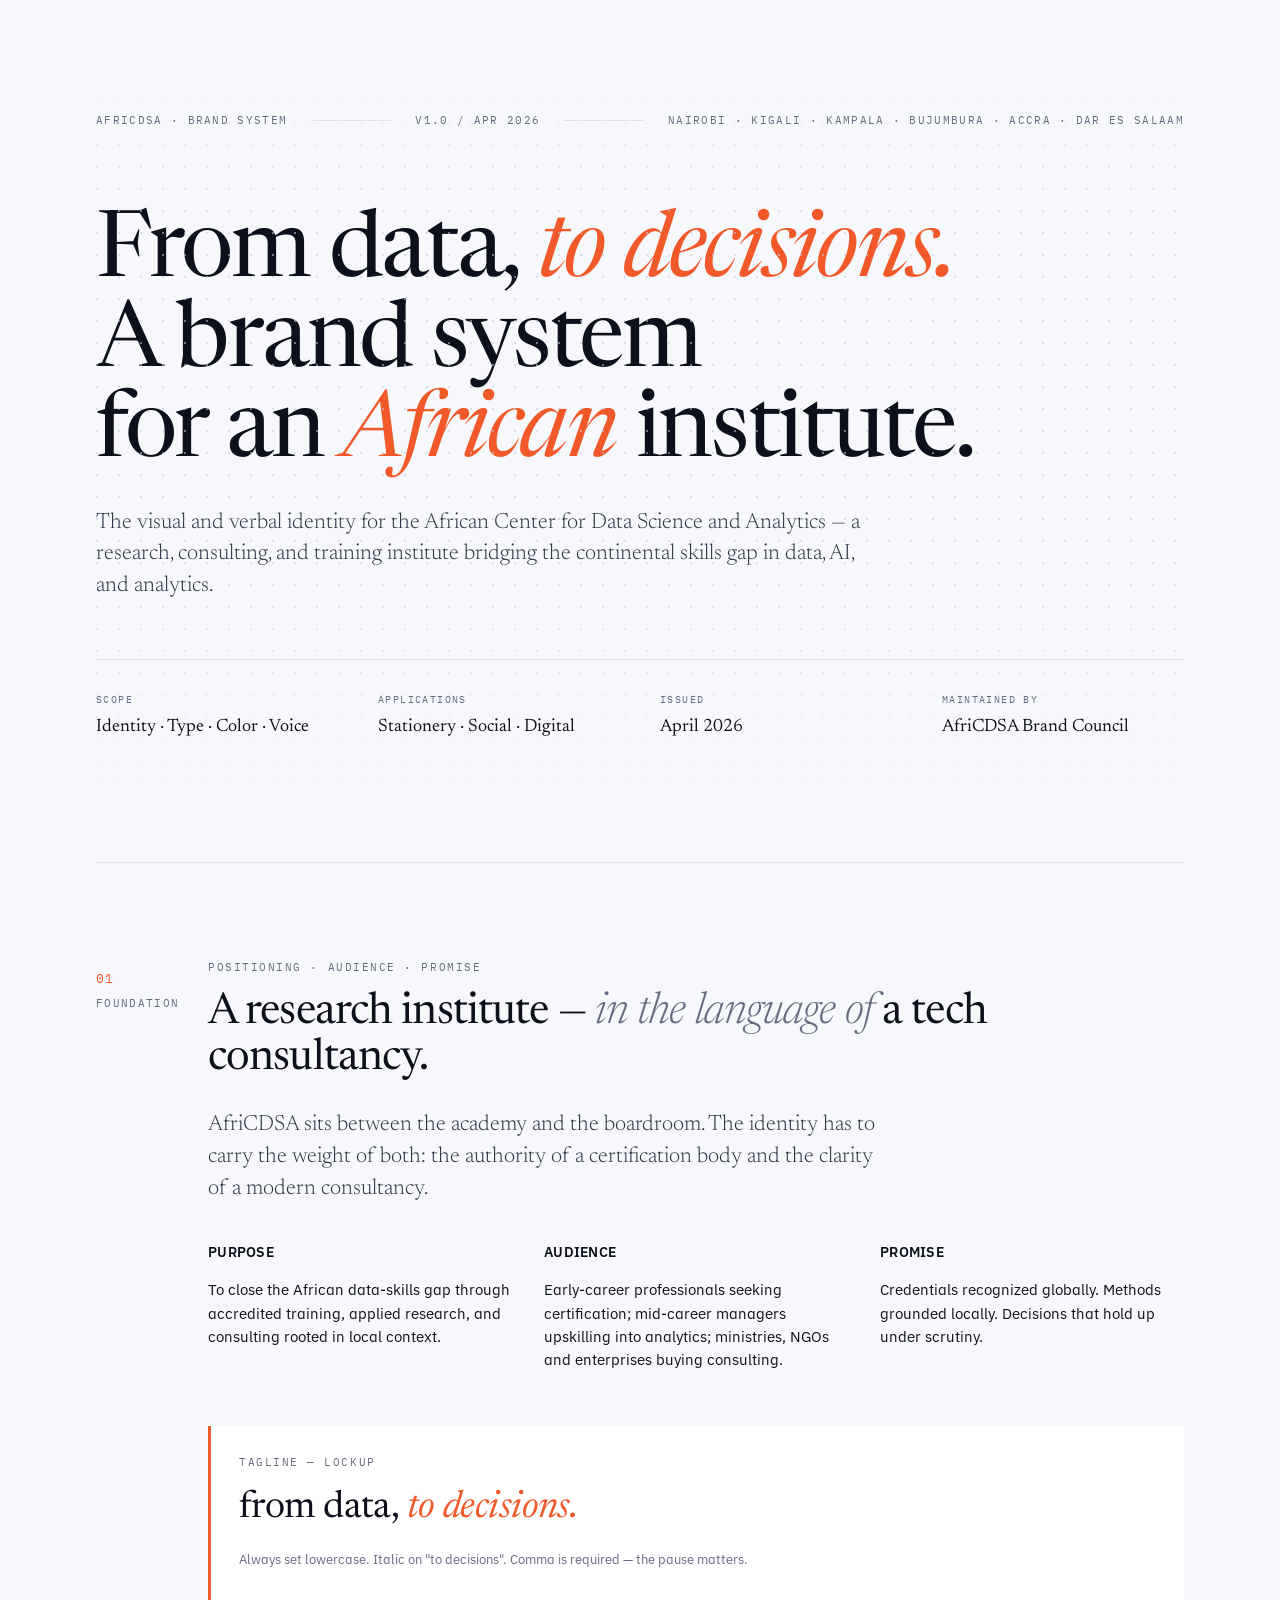
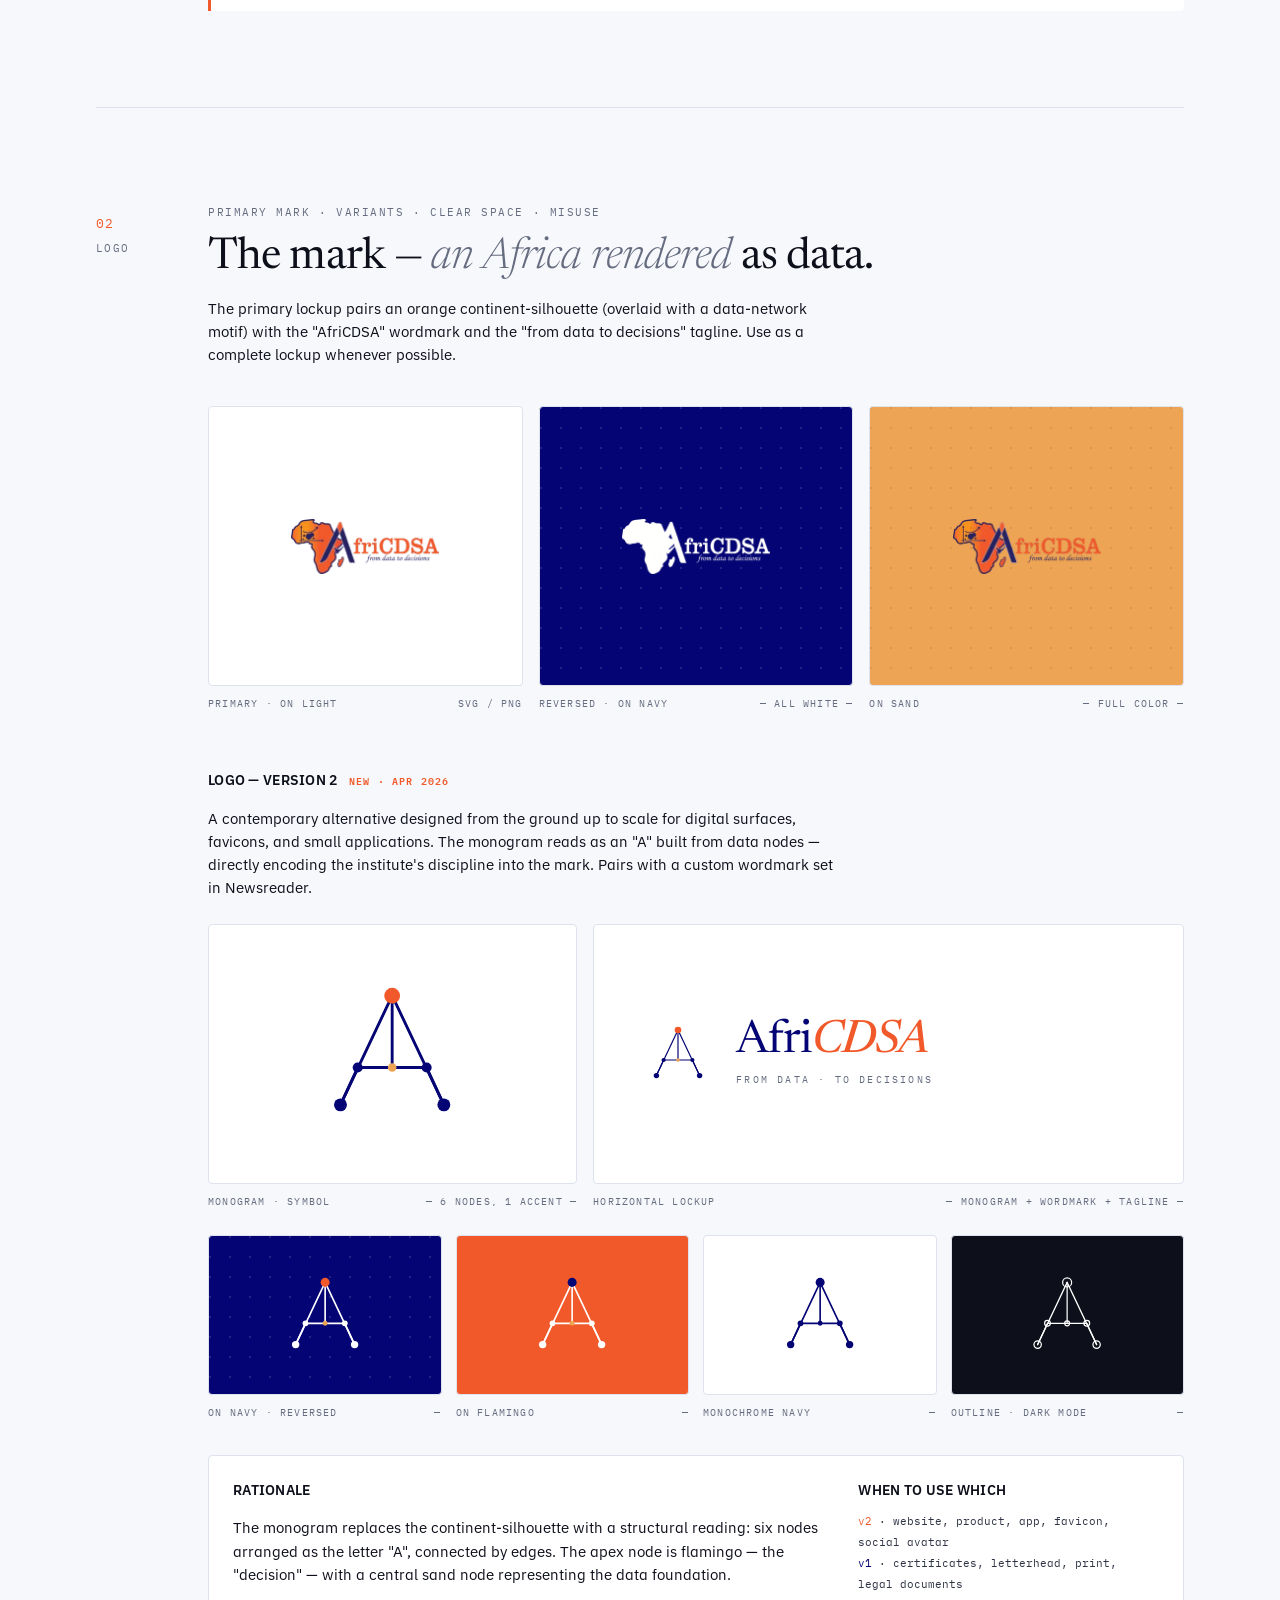
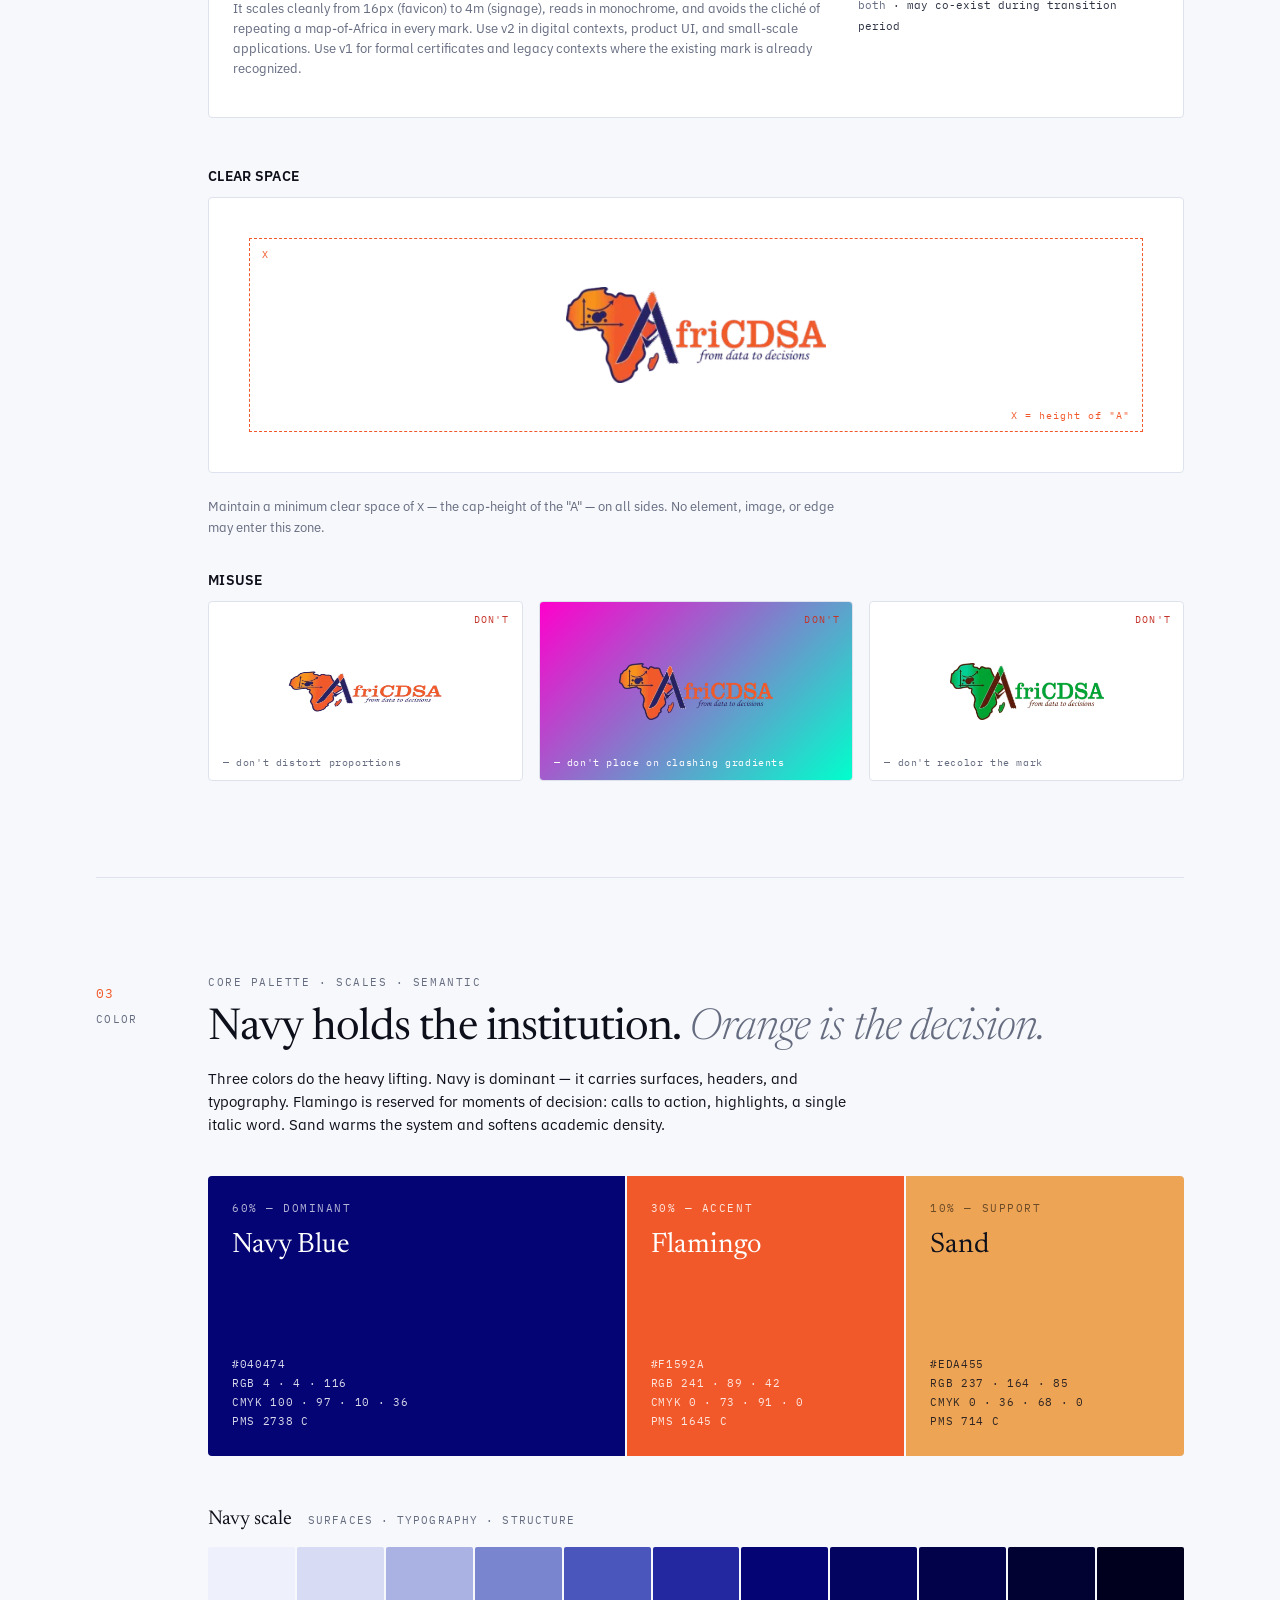
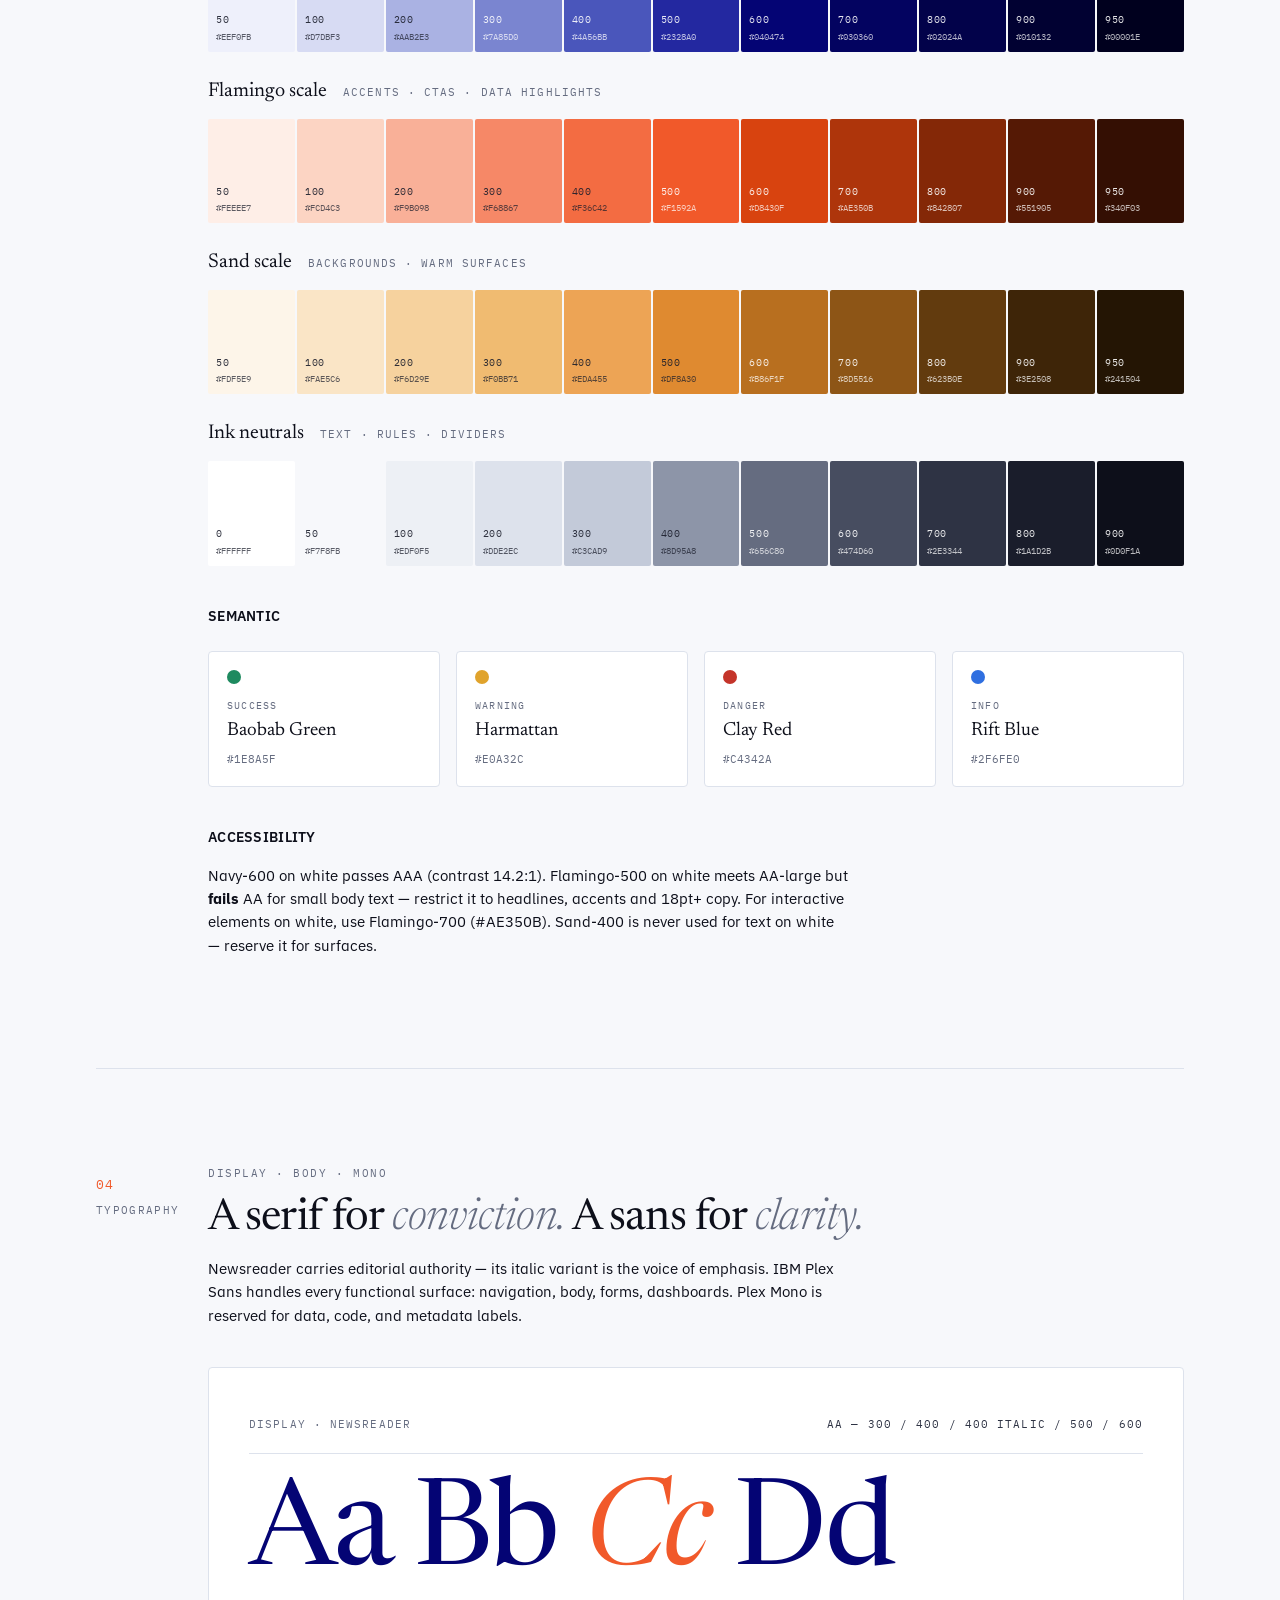
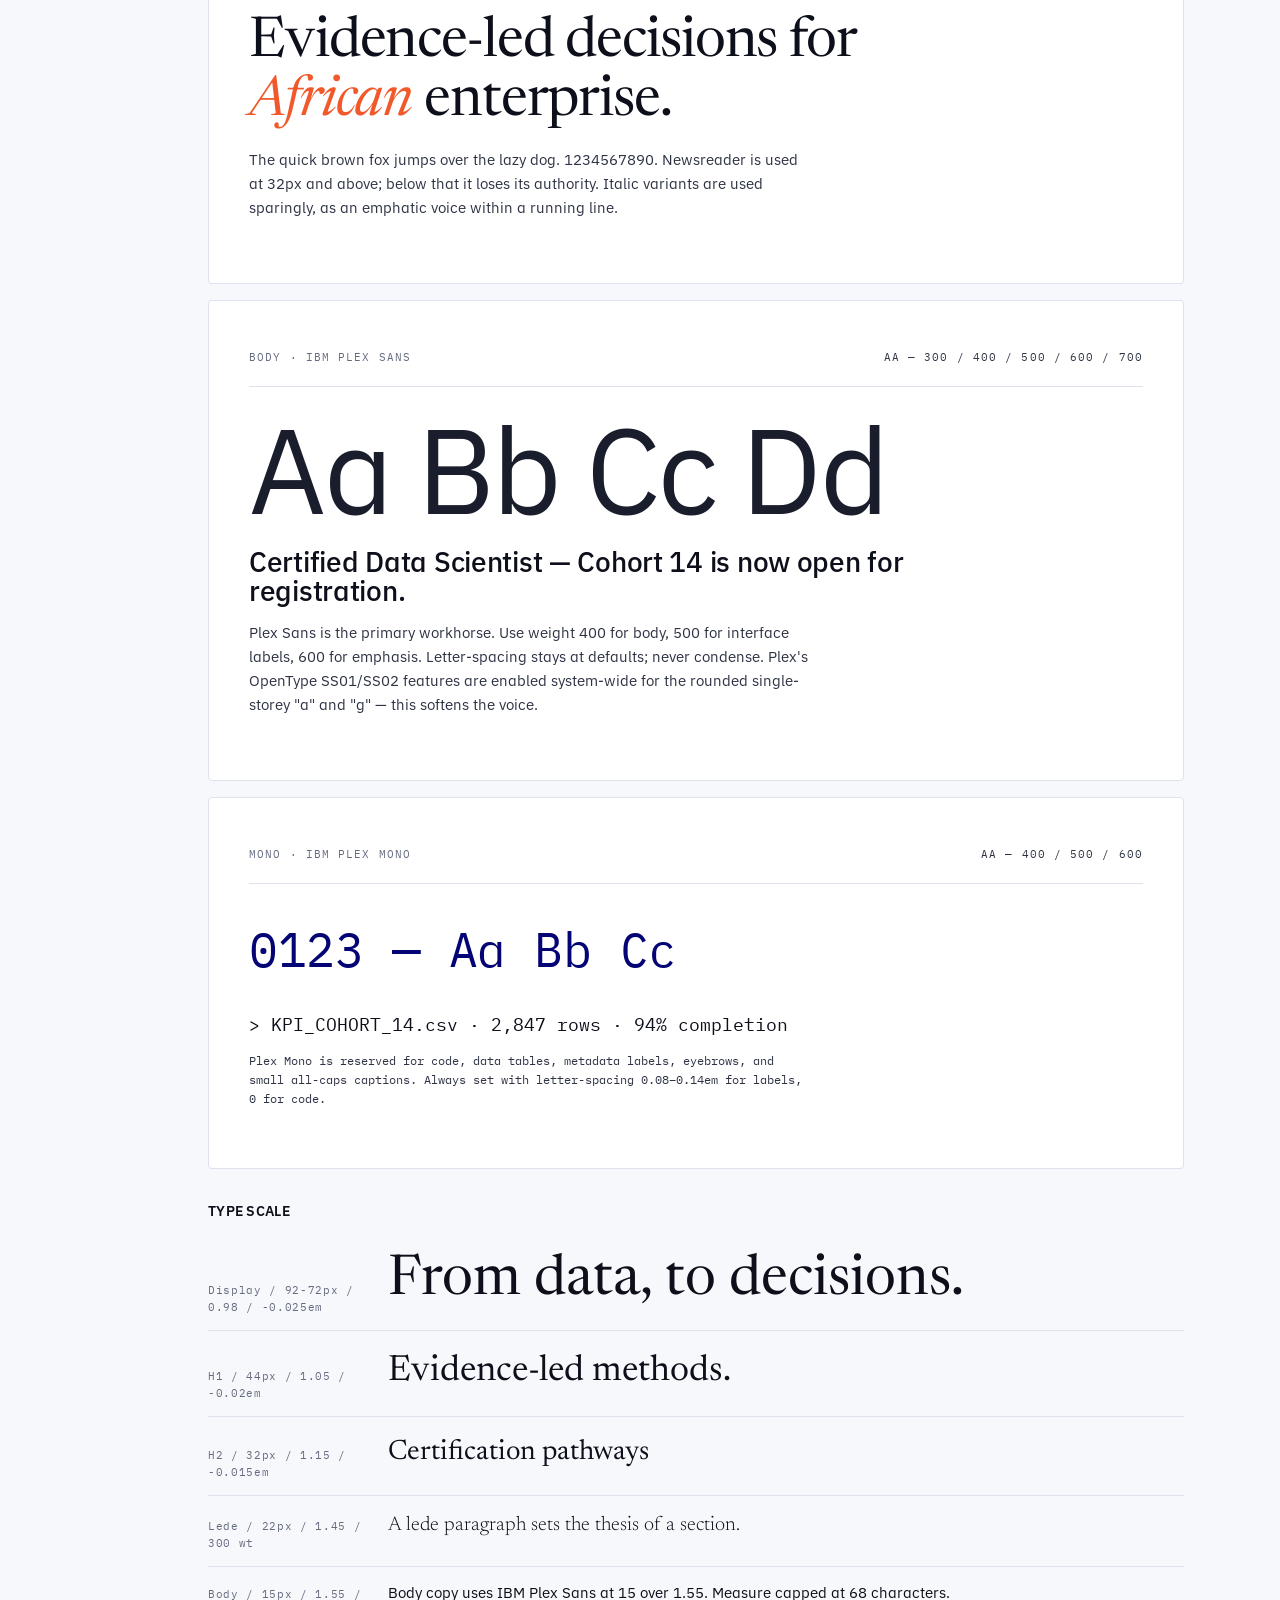
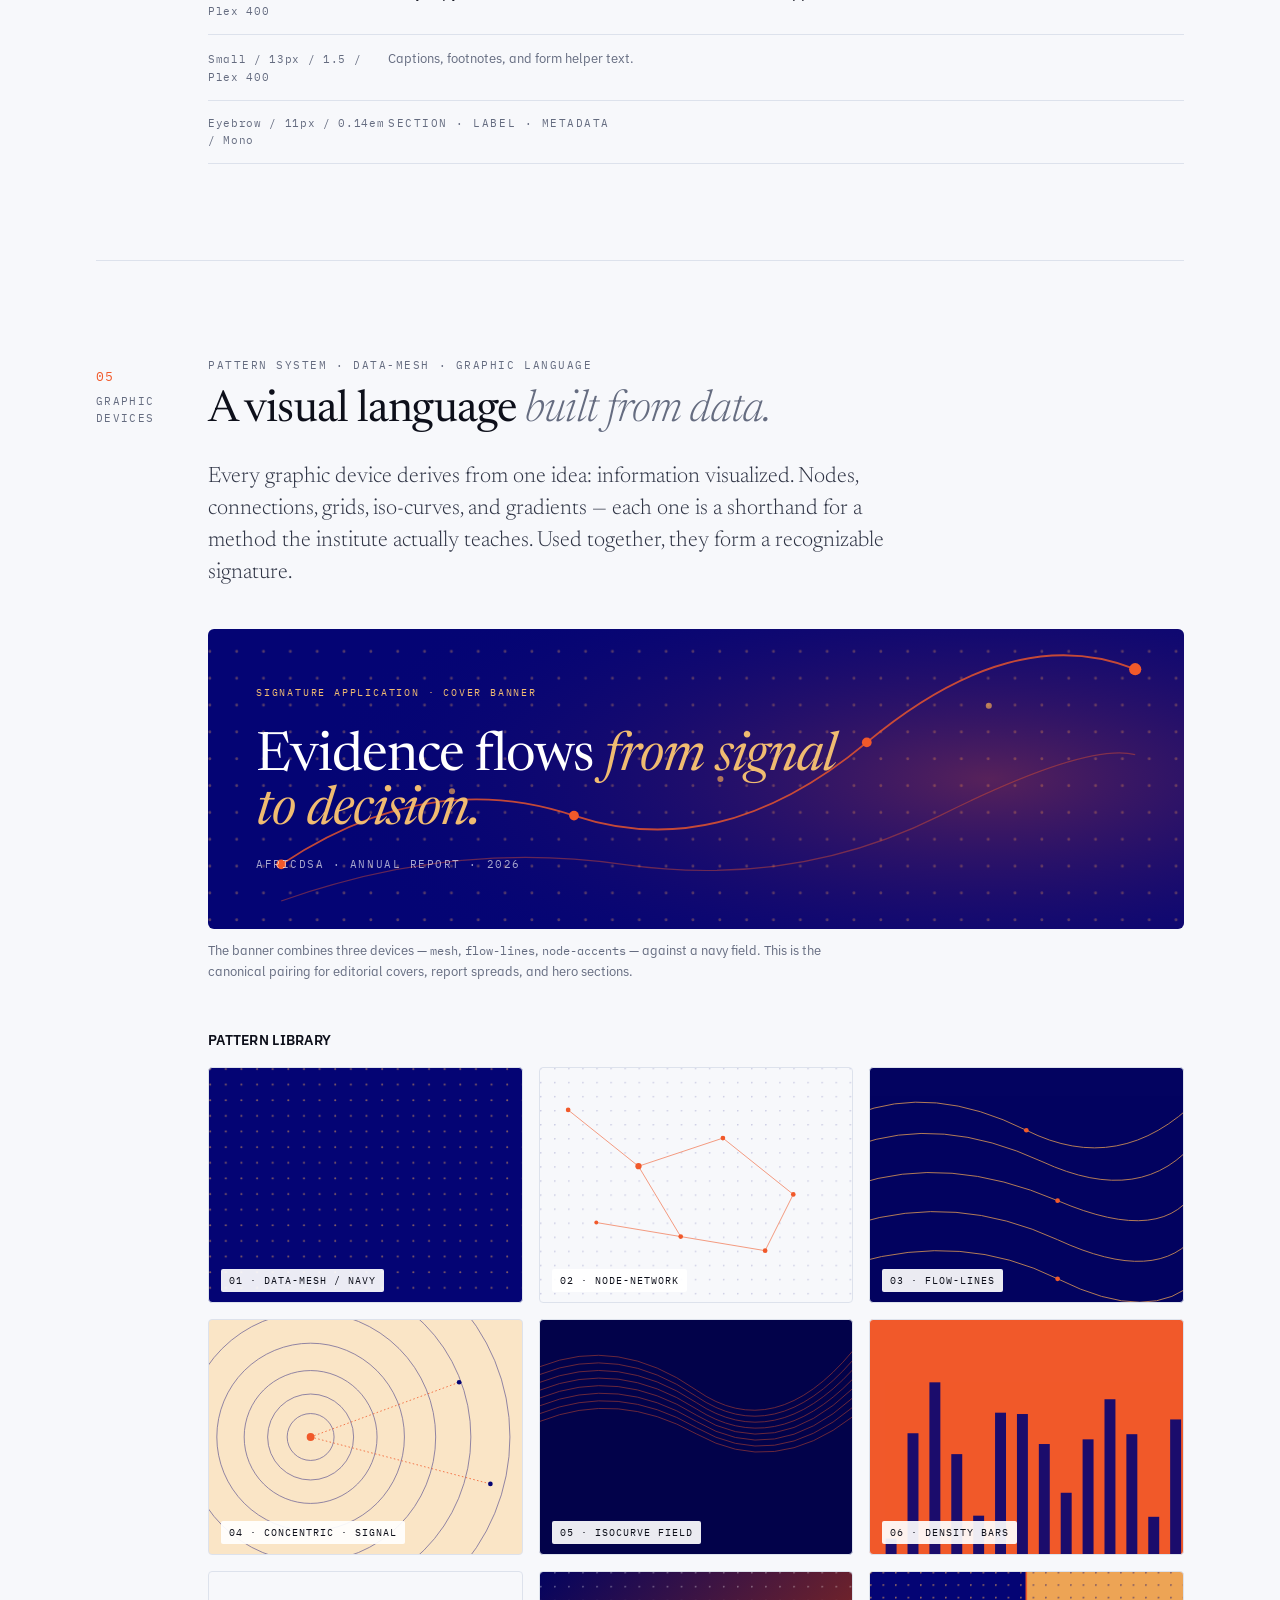
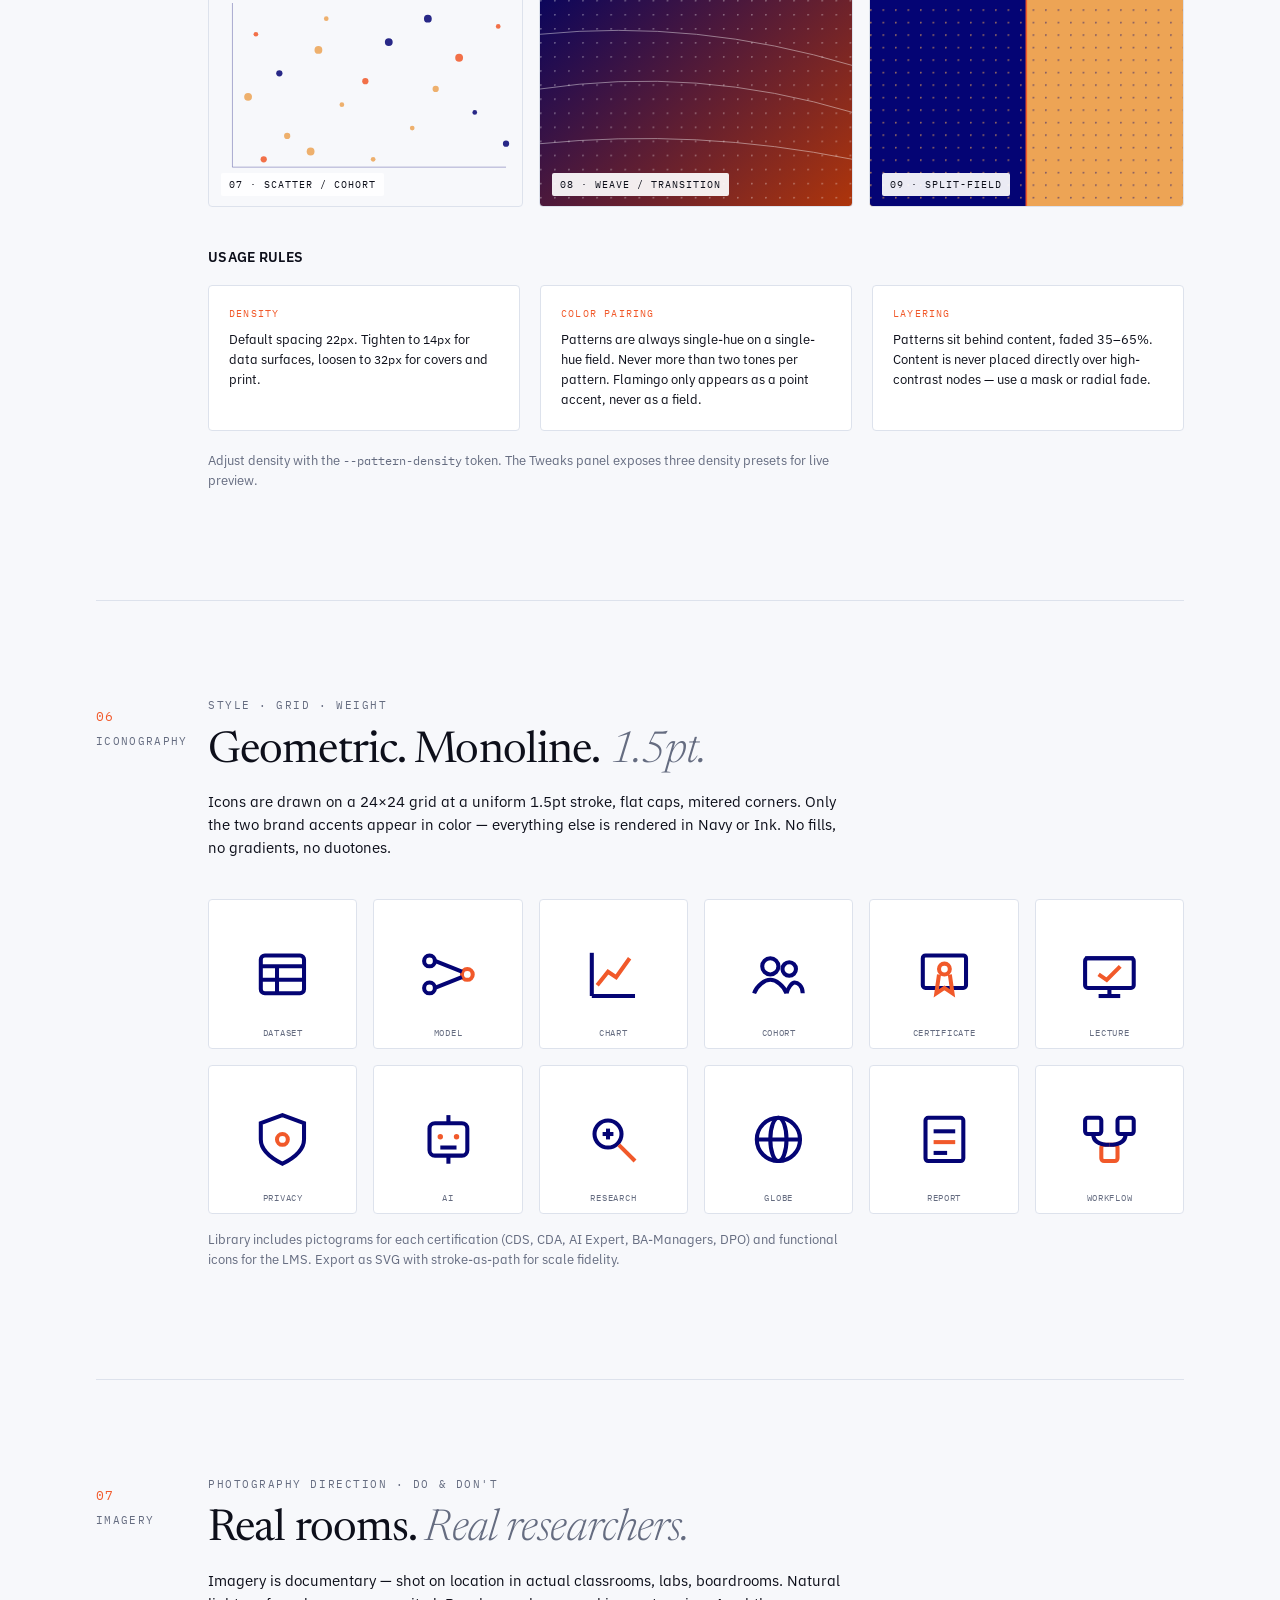
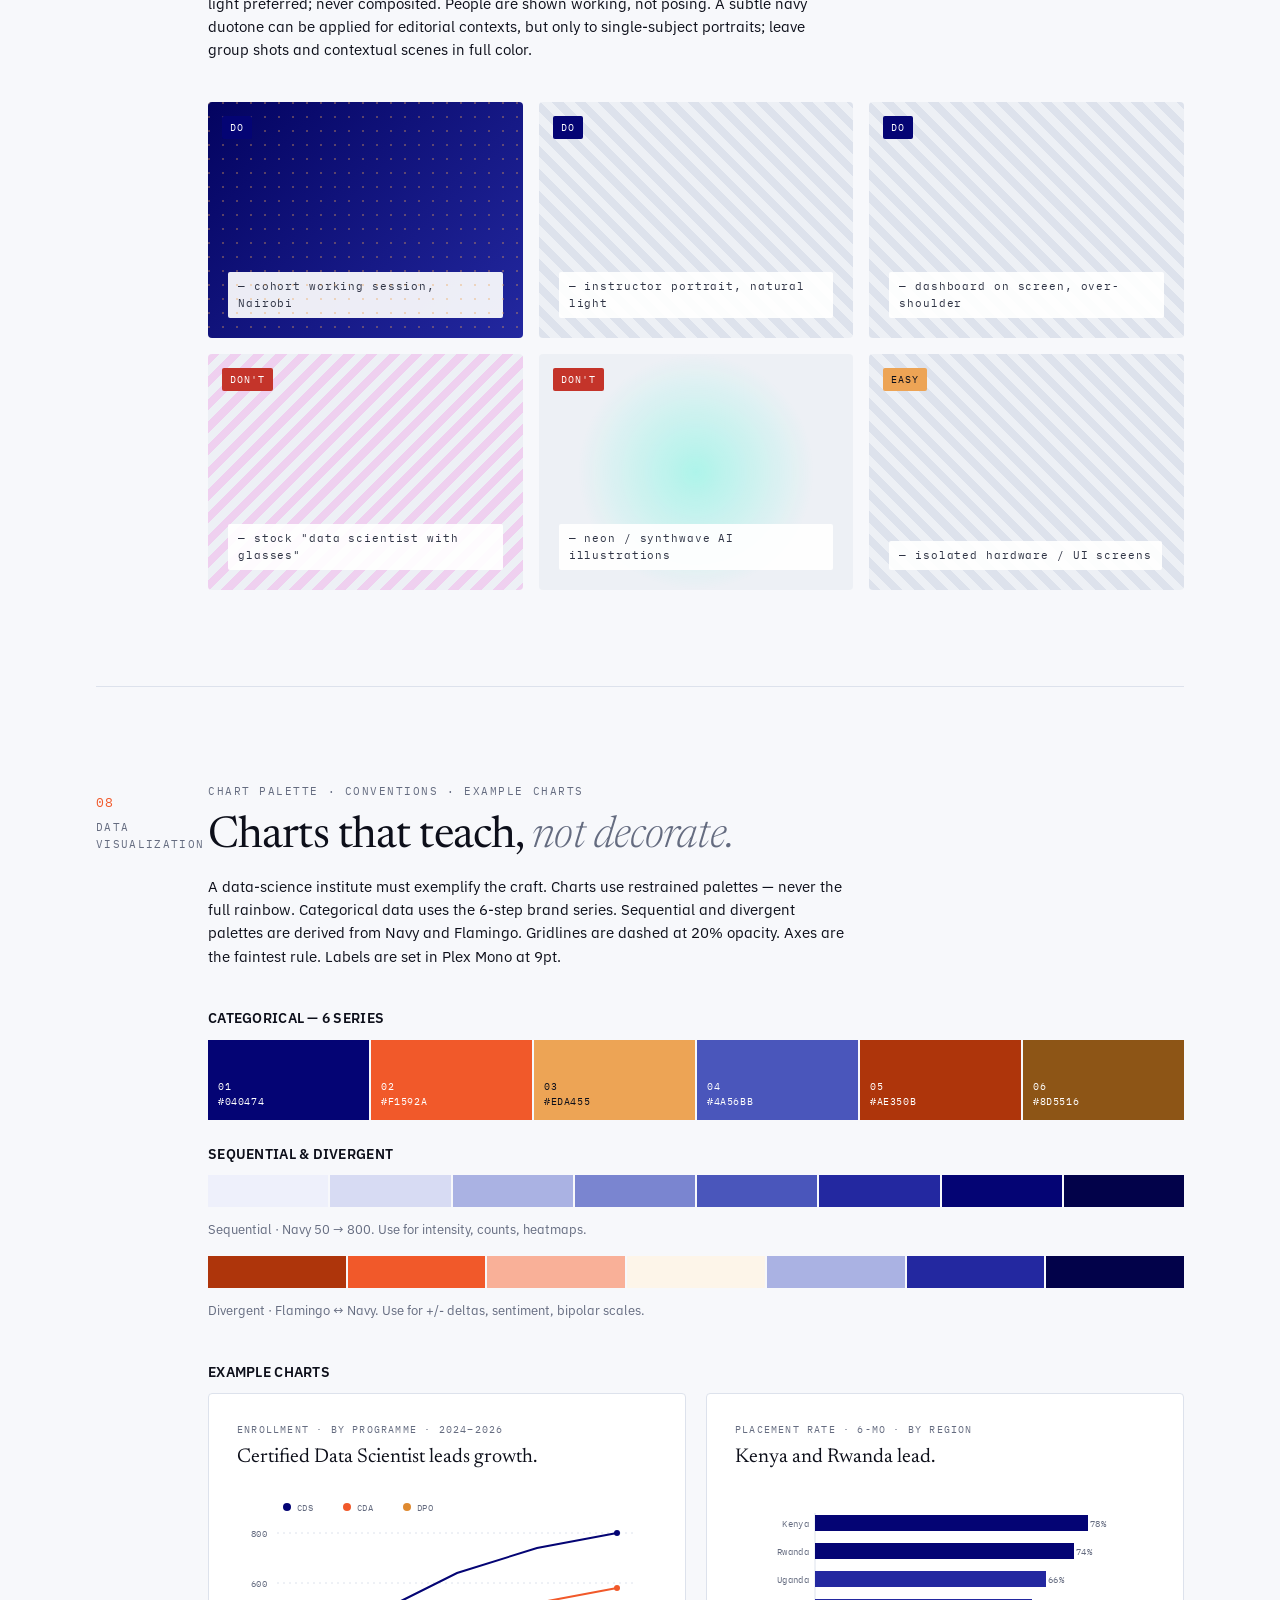
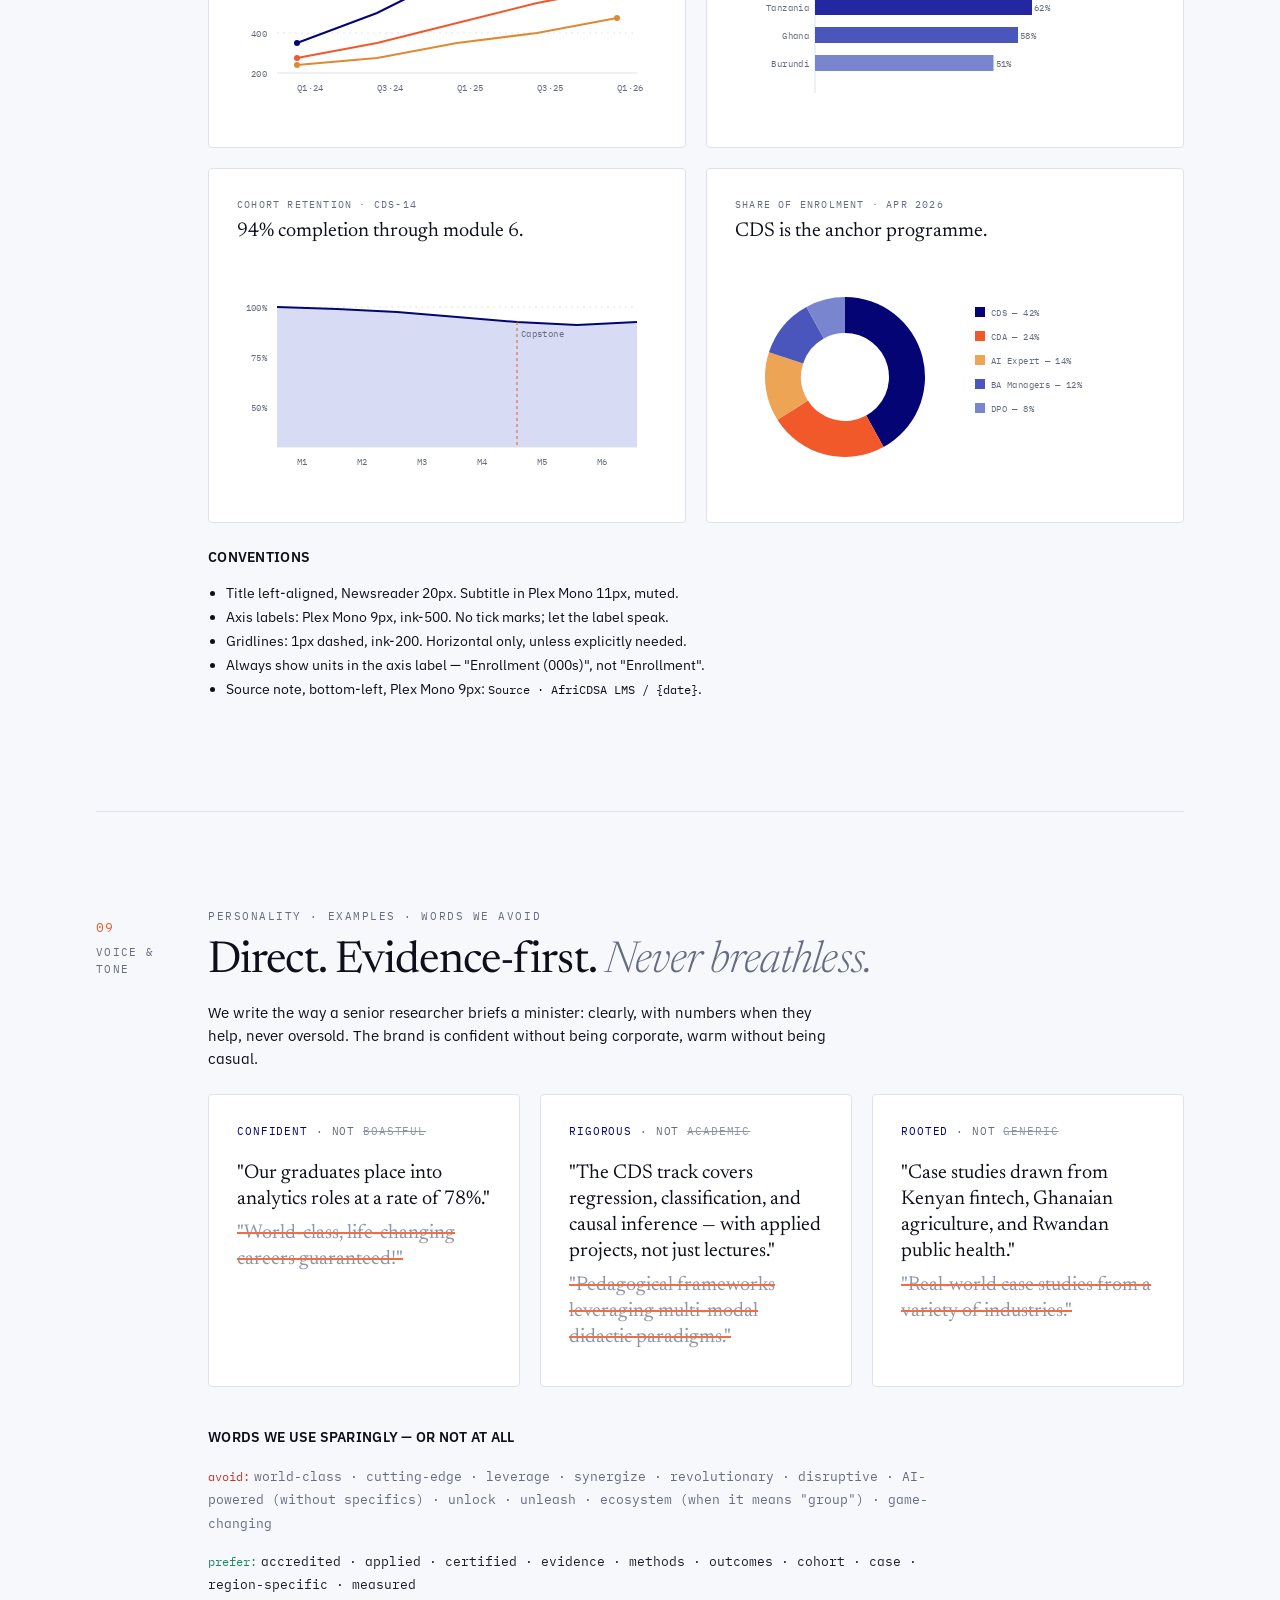
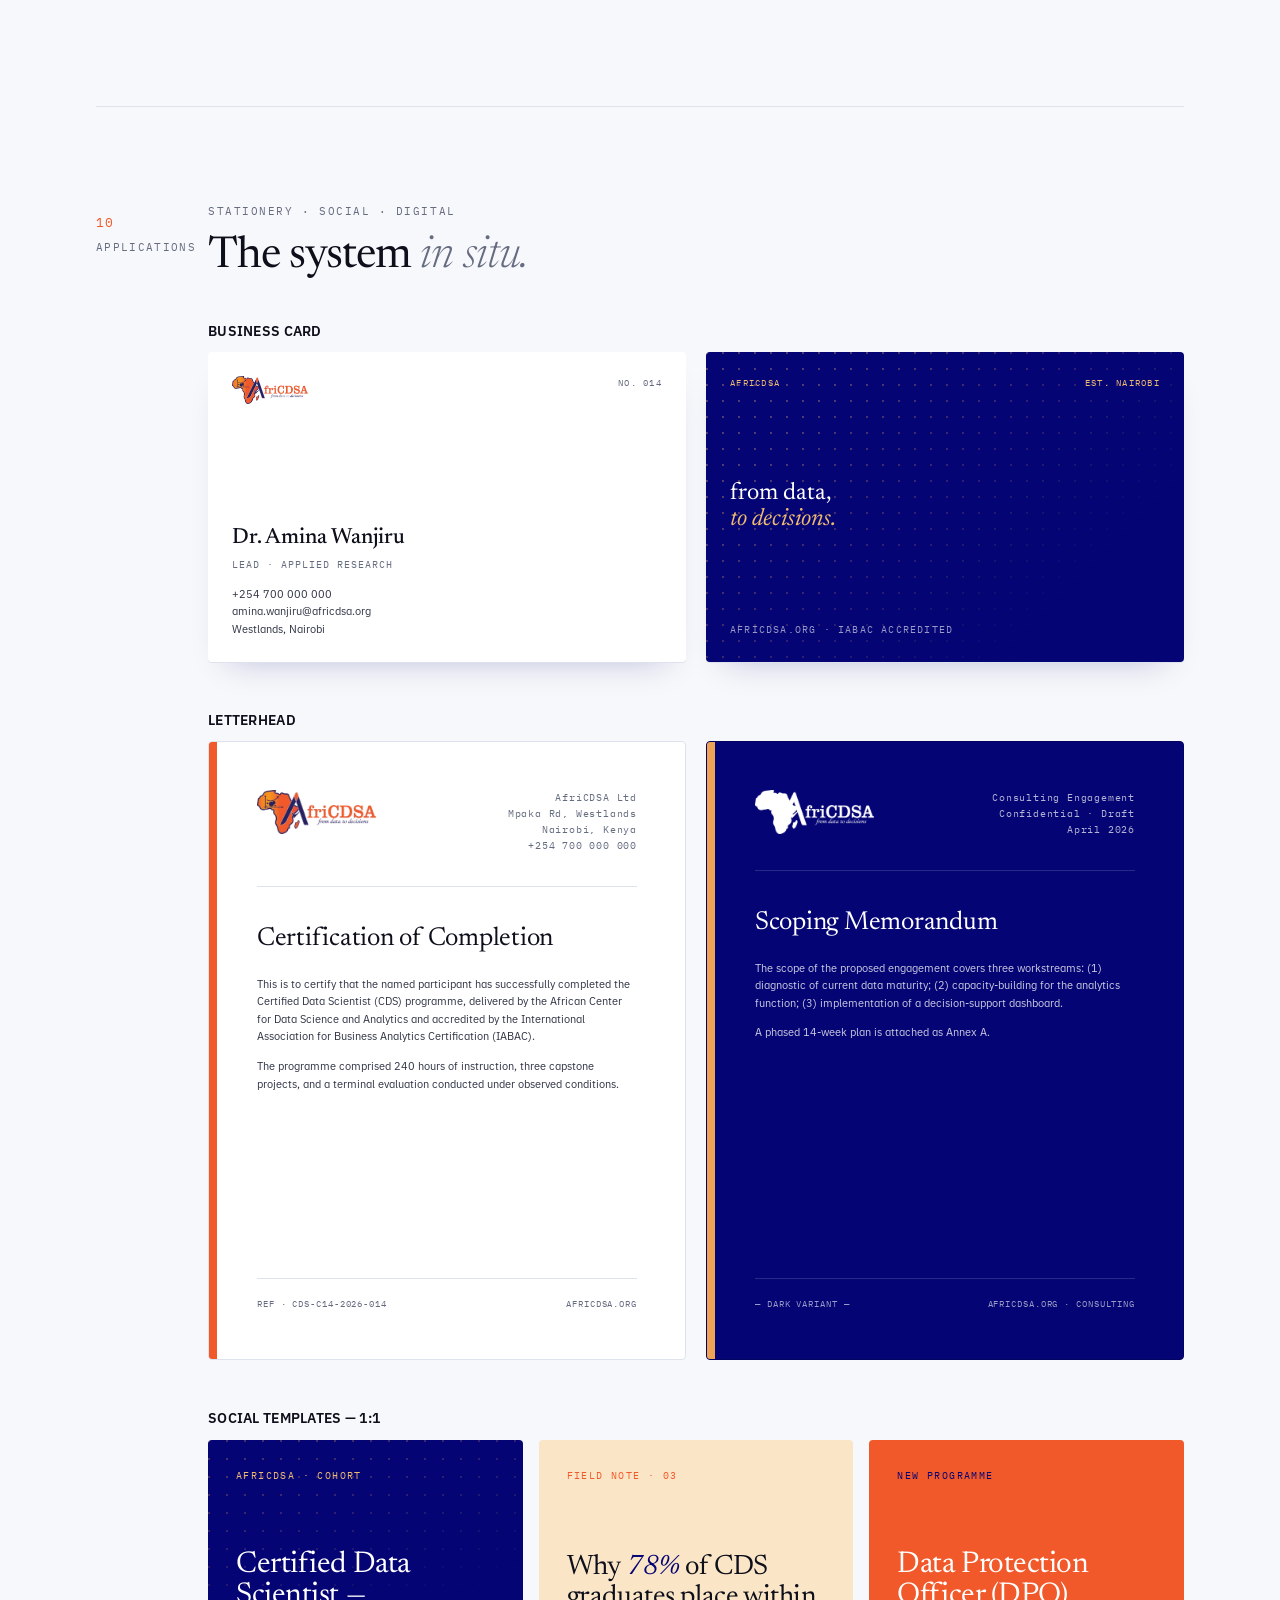
==== Brand Kit.html @ 077fa069 "Initial commit: AfriCDSA brand kit and web templates" ====
<!doctype html>
<html lang="en">
<head>
<meta charset="utf-8" />
<meta name="viewport" content="width=1280" />
<title>AfriCDSA — Brand Guidelines</title>
<link rel="preconnect" href="https://fonts.googleapis.com">
<link rel="preconnect" href="https://fonts.gstatic.com" crossorigin>
<link href="https://fonts.googleapis.com/css2?family=Newsreader:ital,opsz,wght@0,6..72,300;0,6..72,400;0,6..72,500;0,6..72,600;0,6..72,700;1,6..72,400&family=IBM+Plex+Sans:wght@300;400;500;600;700&family=IBM+Plex+Mono:wght@400;500;600&family=Instrument+Serif:ital@0;1&family=Space+Grotesk:wght@400;500;600;700&display=swap" rel="stylesheet">

<script>
const TWEAK_DEFAULTS = /*EDITMODE-BEGIN*/{
  "colorWeight": "navy-led",
  "typePair": "newsreader-plex",
  "patternDensity": "medium",
  "darkMode": false
}/*EDITMODE-END*/;
</script>

<style>
  :root {
    /* Brand core */
    --navy:     #040474;
    --flamingo: #F1592A;
    --sand:     #EDA455;

    /* Navy scale — from tint to base to shade */
    --navy-50:  #EEF0FB;
    --navy-100: #D7DBF3;
    --navy-200: #AAB2E3;
    --navy-300: #7A85D0;
    --navy-400: #4A56BB;
    --navy-500: #2328A0;
    --navy-600: #040474;
    --navy-700: #030360;
    --navy-800: #02024A;
    --navy-900: #010132;
    --navy-950: #00001E;

    /* Flamingo scale */
    --flamingo-50:  #FEEEE7;
    --flamingo-100: #FCD4C3;
    --flamingo-200: #F9B098;
    --flamingo-300: #F68867;
    --flamingo-400: #F36C42;
    --flamingo-500: #F1592A;
    --flamingo-600: #D8430F;
    --flamingo-700: #AE350B;
    --flamingo-800: #842807;
    --flamingo-900: #551905;

    /* Sand scale */
    --sand-50:  #FDF5E9;
    --sand-100: #FAE5C6;
    --sand-200: #F6D29E;
    --sand-300: #F0BB71;
    --sand-400: #EDA455;
    --sand-500: #DF8A30;
    --sand-600: #B86F1F;
    --sand-700: #8D5516;
    --sand-800: #623B0E;
    --sand-900: #3E2508;

    /* Cool neutrals (not pure gray — slight navy tint) */
    --ink-0:   #FFFFFF;
    --ink-50:  #F7F8FB;
    --ink-100: #EDF0F5;
    --ink-200: #DDE2EC;
    --ink-300: #C3CAD9;
    --ink-400: #8D95A8;
    --ink-500: #656C80;
    --ink-600: #474D60;
    --ink-700: #2E3344;
    --ink-800: #1A1D2B;
    --ink-900: #0D0F1A;

    /* Semantic */
    --success: #1E8A5F;
    --warning: #E0A32C;
    --danger:  #C4342A;
    --info:    #2F6FE0;

    /* Surfaces */
    --bg:      var(--ink-50);
    --panel:   #FFFFFF;
    --text:    var(--ink-900);
    --muted:   var(--ink-500);
    --rule:    var(--ink-200);

    /* Type */
    --font-display: 'Newsreader', 'Iowan Old Style', Georgia, serif;
    --font-body:    'IBM Plex Sans', -apple-system, BlinkMacSystemFont, 'Segoe UI', sans-serif;
    --font-mono:    'IBM Plex Mono', 'SF Mono', Menlo, monospace;

    --pattern-density: 22px;
  }

  /* Dark mode */
  html[data-theme="dark"] {
    --bg:    #08091A;
    --panel: #10122A;
    --text:  #E8EBF4;
    --muted: #8D95A8;
    --rule:  #23264A;
    --ink-50: #10122A;
    --ink-100: #15183A;
    --ink-200: #23264A;
    --ink-900: #E8EBF4;
    --ink-800: #C3CAD9;
  }

  /* Type pair variants */
  html[data-pair="plex-only"]         { --font-display: 'IBM Plex Sans', sans-serif; }
  html[data-pair="instrument-grotesk"] {
    --font-display: 'Instrument Serif', Georgia, serif;
    --font-body:    'Space Grotesk', sans-serif;
  }

  * { box-sizing: border-box; }
  html, body { margin: 0; padding: 0; }
  body {
    background: var(--bg);
    color: var(--text);
    font-family: var(--font-body);
    font-size: 15px;
    line-height: 1.55;
    -webkit-font-smoothing: antialiased;
    font-feature-settings: "ss01", "ss02";
  }

  /* Layout grid */
  .page { max-width: 1200px; margin: 0 auto; padding: 0 56px; }
  .section {
    display: grid;
    grid-template-columns: 72px 1fr;
    gap: 40px;
    padding: 96px 0;
    border-bottom: 1px solid var(--rule);
  }
  .section:last-child { border-bottom: none; }
  .section-num {
    font-family: var(--font-mono);
    font-size: 11px;
    letter-spacing: 0.12em;
    color: var(--muted);
    text-transform: uppercase;
    padding-top: 10px;
    position: sticky;
    top: 24px;
    align-self: start;
    height: fit-content;
  }
  .section-num .num {
    display: block;
    font-size: 13px;
    color: var(--flamingo);
    margin-bottom: 6px;
  }

  .eyebrow {
    font-family: var(--font-mono);
    font-size: 11px;
    letter-spacing: 0.14em;
    text-transform: uppercase;
    color: var(--muted);
    margin: 0 0 14px 0;
  }

  h1.display {
    font-family: var(--font-display);
    font-weight: 400;
    font-size: 92px;
    line-height: 0.98;
    letter-spacing: -0.025em;
    margin: 0 0 28px;
    color: var(--text);
  }
  h1.display em { font-style: italic; color: var(--flamingo); font-weight: 400; }
  h2.section-title {
    font-family: var(--font-display);
    font-weight: 400;
    font-size: 44px;
    line-height: 1.05;
    letter-spacing: -0.02em;
    margin: 0 0 8px;
  }
  h2.section-title em { font-style: italic; color: var(--muted); font-weight: 300; }
  h3 {
    font-family: var(--font-body);
    font-weight: 600;
    font-size: 14px;
    letter-spacing: 0.02em;
    margin: 0 0 10px;
    text-transform: uppercase;
  }
  p.lede {
    font-family: var(--font-display);
    font-size: 22px;
    line-height: 1.45;
    font-weight: 300;
    color: var(--ink-700);
    max-width: 680px;
    margin: 0 0 36px;
  }
  html[data-theme="dark"] p.lede { color: var(--ink-800); }
  p { max-width: 640px; }
  p.small { font-size: 13px; color: var(--muted); }
  code, .mono { font-family: var(--font-mono); font-size: 12px; }

  /* Header / cover */
  .cover {
    padding: 56px 0 0;
    position: relative;
    overflow: hidden;
  }
  .cover-inner {
    position: relative;
    padding: 56px 0 120px;
    border-bottom: 1px solid var(--rule);
  }
  .cover-topbar {
    display: flex;
    justify-content: space-between;
    align-items: center;
    font-family: var(--font-mono);
    font-size: 11px;
    letter-spacing: 0.12em;
    text-transform: uppercase;
    color: var(--muted);
    margin-bottom: 80px;
  }
  .cover-topbar .divider { flex: 1; height: 1px; background: var(--rule); margin: 0 24px; }
  .cover h1 { max-width: 980px; }
  .cover-meta {
    display: grid;
    grid-template-columns: repeat(4, 1fr);
    gap: 40px;
    margin-top: 56px;
    padding-top: 32px;
    border-top: 1px solid var(--rule);
  }
  .cover-meta > div .label {
    font-family: var(--font-mono); font-size: 10px; letter-spacing: 0.14em;
    text-transform: uppercase; color: var(--muted); display: block; margin-bottom: 6px;
  }
  .cover-meta > div .value { font-family: var(--font-display); font-size: 18px; font-weight: 400; }

  /* Graphic device: data-mesh */
  .mesh {
    position: absolute;
    inset: 0;
    pointer-events: none;
    opacity: 0.55;
    background-image:
      radial-gradient(circle at 1px 1px, var(--ink-300) 1px, transparent 1.2px);
    background-size: var(--pattern-density) var(--pattern-density);
    mask-image: linear-gradient(to bottom, transparent, black 20%, black 60%, transparent);
  }

  /* Color system */
  .swatch-row { display: grid; grid-template-columns: repeat(11, 1fr); gap: 2px; margin-bottom: 8px; }
  .swatch {
    aspect-ratio: 1 / 1.2;
    border-radius: 2px;
    position: relative;
    display: flex;
    flex-direction: column;
    justify-content: flex-end;
    padding: 8px;
  }
  .swatch .step {
    font-family: var(--font-mono);
    font-size: 10px;
    letter-spacing: 0.06em;
    opacity: 0.9;
  }
  .swatch .hex {
    font-family: var(--font-mono);
    font-size: 9px;
    opacity: 0.7;
    margin-top: 2px;
  }
  .swatch.light { color: var(--ink-800); }
  .swatch.dark { color: #fff; }
  .scale-label {
    font-family: var(--font-display);
    font-size: 20px;
    font-weight: 400;
    margin: 24px 0 12px;
    display: flex;
    align-items: baseline;
    gap: 16px;
  }
  .scale-label .role { font-family: var(--font-mono); font-size: 11px; color: var(--muted); letter-spacing: 0.1em; text-transform: uppercase; }

  /* Hero color blocks */
  .hero-colors {
    display: grid;
    grid-template-columns: 1.5fr 1fr 1fr;
    gap: 2px;
    border-radius: 4px;
    overflow: hidden;
    height: 280px;
    margin-bottom: 48px;
  }
  .hero-color {
    padding: 24px;
    display: flex;
    flex-direction: column;
    justify-content: space-between;
    color: white;
  }
  .hero-color .name { font-family: var(--font-display); font-size: 28px; line-height: 1; }
  .hero-color .meta { font-family: var(--font-mono); font-size: 11px; letter-spacing: 0.06em; opacity: 0.85; }
  .hero-color .meta div { margin-bottom: 2px; }
  .hero-color.sand { color: var(--ink-900); }

  /* Semantic row */
  .semantic { display: grid; grid-template-columns: repeat(4, 1fr); gap: 16px; margin-top: 24px; }
  .sem-card { border: 1px solid var(--rule); border-radius: 4px; padding: 18px; background: var(--panel); }
  .sem-card .dot { width: 14px; height: 14px; border-radius: 999px; margin-bottom: 14px; }
  .sem-card .role { font-family: var(--font-mono); font-size: 10px; letter-spacing: 0.12em; text-transform: uppercase; color: var(--muted); }
  .sem-card .name { font-family: var(--font-display); font-size: 19px; margin: 2px 0 6px; }
  .sem-card .hex { font-family: var(--font-mono); font-size: 11px; color: var(--muted); }

  /* Typography specimen */
  .type-specimen {
    padding: 48px 40px;
    background: var(--panel);
    border: 1px solid var(--rule);
    border-radius: 4px;
    margin-bottom: 16px;
  }
  .specimen-label {
    display: flex; justify-content: space-between; align-items: baseline;
    font-family: var(--font-mono); font-size: 11px; letter-spacing: 0.1em;
    text-transform: uppercase; color: var(--muted);
    padding-bottom: 20px; border-bottom: 1px solid var(--rule); margin-bottom: 28px;
  }
  .specimen-label .right { color: var(--ink-700); }
  html[data-theme="dark"] .specimen-label .right { color: var(--ink-800); }
  .glyphs {
    font-family: var(--font-display);
    font-size: 120px;
    line-height: 0.9;
    letter-spacing: -0.02em;
    color: var(--navy-600);
  }
  html[data-theme="dark"] .glyphs { color: var(--navy-200); }
  .glyphs em { font-style: italic; color: var(--flamingo); }
  .type-sample { margin-top: 24px; }
  .type-sample .big {
    font-family: var(--font-display);
    font-size: 56px;
    line-height: 1.05;
    font-weight: 400;
    letter-spacing: -0.02em;
    margin: 0 0 16px;
    max-width: 720px;
  }
  .type-sample .big em { font-style: italic; color: var(--flamingo); }
  .type-sample p { font-size: 15px; line-height: 1.6; max-width: 560px; color: var(--ink-700); }
  html[data-theme="dark"] .type-sample p { color: var(--ink-800); }

  .type-scale-table { width: 100%; border-collapse: collapse; margin-top: 16px; }
  .type-scale-table td { padding: 14px 0; border-bottom: 1px solid var(--rule); vertical-align: baseline; }
  .type-scale-table td.meta { width: 180px; font-family: var(--font-mono); font-size: 11px; color: var(--muted); letter-spacing: 0.06em; }
  .type-scale-table td.sample { font-family: var(--font-display); }

  /* Logo section */
  .logo-stage {
    background: var(--panel);
    border: 1px solid var(--rule);
    padding: 64px;
    display: flex;
    align-items: center;
    justify-content: center;
    border-radius: 4px;
    position: relative;
    overflow: hidden;
    min-height: 280px;
  }
  .logo-stage img { max-width: 340px; width: 80%; height: auto; }
  .logo-stage.navy { background: var(--navy-600); }
  .logo-stage.navy::after, .logo-stage.sand::after {
    content: ''; position: absolute; inset: 0;
    background-image: radial-gradient(circle at 1px 1px, rgba(255,255,255,0.12) 1px, transparent 1.2px);
    background-size: 20px 20px;
    pointer-events: none;
  }
  .logo-stage.sand { background: var(--sand-400); }
  .logo-stage.sand::after { background-image: radial-gradient(circle at 1px 1px, rgba(0,0,0,0.08) 1px, transparent 1.2px); }
  .logo-grid { display: grid; grid-template-columns: repeat(3, 1fr); gap: 16px; margin-bottom: 24px; }
  .logo-caption {
    font-family: var(--font-mono); font-size: 10px; letter-spacing: 0.12em;
    text-transform: uppercase; color: var(--muted);
    padding: 10px 0; display: flex; justify-content: space-between;
  }

  .clearspace {
    position: relative;
    background: var(--panel);
    border: 1px solid var(--rule);
    border-radius: 4px;
    padding: 40px;
    margin-bottom: 24px;
  }
  .clearspace-inner {
    border: 1px dashed var(--flamingo);
    padding: 48px;
    position: relative;
    display: flex; align-items: center; justify-content: center;
  }
  .clearspace-inner::before, .clearspace-inner::after {
    font-family: var(--font-mono); font-size: 10px; color: var(--flamingo);
    position: absolute; letter-spacing: 0.1em;
  }
  .clearspace-inner::before { content: 'X'; top: 8px; left: 12px; }
  .clearspace-inner::after { content: 'X = height of "A"'; bottom: 8px; right: 12px; }
  .clearspace-inner img { max-width: 260px; width: 100%; }

  .misuse-grid { display: grid; grid-template-columns: repeat(3, 1fr); gap: 16px; }
  .misuse {
    background: var(--panel);
    border: 1px solid var(--rule);
    border-radius: 4px;
    padding: 28px;
    position: relative;
    min-height: 180px;
    display: flex; align-items: center; justify-content: center;
    overflow: hidden;
  }
  .misuse .slash {
    position: absolute; top: 10px; right: 12px;
    font-family: var(--font-mono); font-size: 10px; color: var(--danger); letter-spacing: 0.12em;
  }
  .misuse .cap {
    position: absolute; bottom: 10px; left: 14px; right: 14px;
    font-family: var(--font-mono); font-size: 10px; color: var(--muted); letter-spacing: 0.06em;
  }
  .misuse img { max-width: 60%; height: auto; }

  /* Pattern gallery */
  .pattern-grid { display: grid; grid-template-columns: repeat(3, 1fr); gap: 16px; }
  .pattern {
    aspect-ratio: 4 / 3;
    border-radius: 4px;
    position: relative;
    overflow: hidden;
    border: 1px solid var(--rule);
  }
  .pattern .label {
    position: absolute; bottom: 10px; left: 12px;
    font-family: var(--font-mono); font-size: 10px; letter-spacing: 0.1em;
    text-transform: uppercase; background: rgba(255,255,255,0.92); color: var(--ink-900);
    padding: 4px 8px; border-radius: 2px;
  }

  .p-mesh { background: var(--navy-600); }
  .p-mesh::after {
    content: ''; position: absolute; inset: 0;
    background-image: radial-gradient(circle at 1px 1px, var(--sand-300) 1.2px, transparent 1.4px);
    background-size: 18px 18px;
  }
  .p-mesh-connect { background: var(--ink-50); overflow: hidden; }
  html[data-theme="dark"] .p-mesh-connect { background: var(--ink-100); }

  .p-stripes {
    background: repeating-linear-gradient(
      135deg,
      var(--flamingo-500) 0 6px,
      var(--flamingo-500) 6px 12px,
      var(--navy-600) 12px 14px,
      var(--flamingo-500) 14px 32px
    );
    background: var(--flamingo-500);
    background-image: repeating-linear-gradient(
      90deg,
      transparent 0 22px,
      rgba(4,4,116,0.22) 22px 24px
    );
  }
  .p-grid-large {
    background: var(--sand-50);
    background-image:
      linear-gradient(var(--navy-600) 1px, transparent 1px),
      linear-gradient(90deg, var(--navy-600) 1px, transparent 1px);
    background-size: 44px 44px;
  }
  html[data-theme="dark"] .p-grid-large { background-color: var(--ink-100); }
  .p-diag {
    background: var(--navy-600);
    background-image: repeating-linear-gradient(
      -45deg,
      transparent 0 14px,
      var(--flamingo-500) 14px 16px
    );
  }
  .p-contour {
    background: var(--sand-100);
    background-image: radial-gradient(ellipse 60% 40% at 30% 60%, transparent 30%, rgba(4,4,116,0.08) 30%, rgba(4,4,116,0.08) 33%, transparent 33%),
                      radial-gradient(ellipse 40% 30% at 60% 30%, transparent 30%, rgba(4,4,116,0.12) 30%, rgba(4,4,116,0.12) 33%, transparent 33%),
                      radial-gradient(ellipse 80% 50% at 70% 80%, transparent 30%, rgba(4,4,116,0.06) 30%, rgba(4,4,116,0.06) 33%, transparent 33%);
  }

  /* Voice & tone */
  .voice-grid { display: grid; grid-template-columns: repeat(3, 1fr); gap: 20px; margin-top: 24px; }
  .voice-card { background: var(--panel); border: 1px solid var(--rule); padding: 28px; border-radius: 4px; }
  .voice-card .pair { font-family: var(--font-mono); font-size: 11px; color: var(--muted); letter-spacing: 0.08em; text-transform: uppercase; margin-bottom: 20px; }
  .voice-card .pair .yes { color: var(--navy-600); }
  html[data-theme="dark"] .voice-card .pair .yes { color: var(--navy-200); }
  .voice-card .pair .no { color: var(--ink-400); text-decoration: line-through; }
  .voice-card .example { font-family: var(--font-display); font-size: 20px; line-height: 1.3; font-weight: 400; margin-bottom: 8px; }
  .voice-card .example em { font-style: italic; }
  .voice-card .example.bad { color: var(--ink-400); text-decoration: line-through; text-decoration-color: var(--flamingo-400); }

  /* Iconography */
  .icon-grid { display: grid; grid-template-columns: repeat(6, 1fr); gap: 16px; margin-top: 16px; }
  .icon-cell {
    aspect-ratio: 1;
    background: var(--panel); border: 1px solid var(--rule); border-radius: 4px;
    display: flex; align-items: center; justify-content: center;
    position: relative;
  }
  .icon-cell svg { width: 44%; height: 44%; }
  .icon-cell .lbl {
    position: absolute; bottom: 8px; font-family: var(--font-mono); font-size: 9px;
    color: var(--muted); letter-spacing: 0.08em; text-transform: uppercase;
  }

  /* Imagery */
  .image-grid { display: grid; grid-template-columns: repeat(3, 1fr); gap: 16px; }
  .image-card {
    aspect-ratio: 4/3;
    border-radius: 4px;
    position: relative;
    overflow: hidden;
    background: var(--ink-100);
    display: flex; align-items: flex-end;
    padding: 20px;
  }
  .image-card.stripes {
    background:
      repeating-linear-gradient(45deg, var(--ink-200) 0 8px, var(--ink-100) 8px 16px);
  }
  .image-card .ph {
    font-family: var(--font-mono); font-size: 11px; color: var(--ink-700);
    background: rgba(255,255,255,0.92); padding: 6px 10px; border-radius: 2px; letter-spacing: 0.08em;
  }
  html[data-theme="dark"] .image-card .ph { background: rgba(0,0,0,0.4); color: var(--ink-800); }
  .image-card.do {
    background-image: linear-gradient(135deg, var(--navy-700), var(--navy-500));
    background-size: cover;
  }
  .image-card.do::before {
    content: ''; position: absolute; inset: 0;
    background-image: radial-gradient(circle at 1px 1px, rgba(237,164,85,0.35) 1px, transparent 1.2px);
    background-size: 14px 14px;
  }
  .image-card .tag {
    position: absolute; top: 14px; left: 14px;
    font-family: var(--font-mono); font-size: 10px; letter-spacing: 0.1em;
    text-transform: uppercase; padding: 4px 8px; border-radius: 2px;
  }
  .image-card .tag.yes { background: var(--navy-600); color: #fff; }
  .image-card .tag.no  { background: var(--danger); color: #fff; }
  .image-card .tag.caution  { background: var(--sand-400); color: var(--ink-900); }

  /* Data viz */
  .chart-grid { display: grid; grid-template-columns: 1fr 1fr; gap: 20px; margin-bottom: 24px; }
  .chart-card { background: var(--panel); border: 1px solid var(--rule); border-radius: 4px; padding: 28px; }
  .chart-card .ttl { font-family: var(--font-mono); font-size: 10px; letter-spacing: 0.12em; color: var(--muted); text-transform: uppercase; margin-bottom: 4px; }
  .chart-card .sub { font-family: var(--font-display); font-size: 20px; font-weight: 400; margin-bottom: 20px; }

  .cat-palette { display: flex; gap: 2px; }
  .cat-palette .sw {
    flex: 1; aspect-ratio: 1/2; display: flex; flex-direction: column; justify-content: flex-end;
    padding: 10px; font-family: var(--font-mono); font-size: 10px; color: #fff; letter-spacing: 0.06em;
  }

  /* Stationery */
  .biz-grid { display: grid; grid-template-columns: 1fr 1fr; gap: 20px; }
  .biz-card {
    aspect-ratio: 85/55;
    border-radius: 4px;
    position: relative;
    overflow: hidden;
    padding: 24px;
    display: flex; flex-direction: column; justify-content: space-between;
    box-shadow: 0 1px 0 var(--rule), 0 18px 32px -20px rgba(4,4,116,0.25);
  }
  .biz-card.front { background: var(--panel); color: var(--text); }
  .biz-card.back { background: var(--navy-600); color: #fff; position: relative; }
  .biz-card.back::before {
    content: ''; position: absolute; inset: 0;
    background-image: radial-gradient(circle at 1px 1px, rgba(237,164,85,0.35) 1px, transparent 1.2px);
    background-size: 16px 16px;
    mask-image: linear-gradient(135deg, black 20%, transparent 80%);
  }
  .biz-card .top { display: flex; justify-content: space-between; align-items: flex-start; position: relative; z-index: 1; }
  .biz-card .logo-mini { display: flex; align-items: center; gap: 10px; }
  .biz-card .logo-mini img { height: 28px; }
  .biz-card .corner {
    font-family: var(--font-mono); font-size: 9px; letter-spacing: 0.14em;
    text-transform: uppercase; color: var(--muted);
  }
  .biz-card .name {
    font-family: var(--font-display); font-size: 22px; font-weight: 500; margin: 0 0 2px;
  }
  .biz-card .role { font-family: var(--font-mono); font-size: 10px; letter-spacing: 0.1em; text-transform: uppercase; color: var(--muted); margin-bottom: 14px; }
  .biz-card .lines { font-size: 11px; line-height: 1.55; color: var(--ink-700); }
  html[data-theme="dark"] .biz-card.front .lines { color: var(--ink-800); }
  .biz-card.back .meta {
    font-family: var(--font-display); font-size: 24px; line-height: 1.1; position: relative; z-index: 1; font-weight: 400;
  }
  .biz-card.back .meta em { font-style: italic; color: var(--sand-300); }
  .biz-card.back .dots-footer { font-family: var(--font-mono); font-size: 10px; letter-spacing: 0.12em; text-transform: uppercase; color: rgba(255,255,255,0.6); position: relative; z-index: 1; }

  .letterhead {
    background: var(--panel); border: 1px solid var(--rule); border-radius: 4px;
    aspect-ratio: 8.5/11;
    padding: 48px;
    display: flex; flex-direction: column;
    position: relative; overflow: hidden;
  }
  .letterhead-header { display: flex; justify-content: space-between; align-items: flex-start; padding-bottom: 32px; border-bottom: 1px solid var(--rule); }
  .letterhead img { height: 44px; }
  .letterhead .meta-block { text-align: right; font-family: var(--font-mono); font-size: 10px; letter-spacing: 0.08em; color: var(--muted); line-height: 1.6; }
  .letterhead .body-text { flex: 1; padding-top: 32px; }
  .letterhead .body-text h4 { font-family: var(--font-display); font-size: 26px; font-weight: 400; margin: 0 0 16px; letter-spacing: -0.01em; }
  .letterhead .body-text p { font-size: 11px; line-height: 1.6; color: var(--ink-700); max-width: 100%; }
  html[data-theme="dark"] .letterhead .body-text p { color: var(--ink-800); }
  .letterhead-footer {
    border-top: 1px solid var(--rule); padding-top: 18px; display: flex; justify-content: space-between;
    font-family: var(--font-mono); font-size: 9px; letter-spacing: 0.1em; color: var(--muted); text-transform: uppercase;
  }
  .letterhead .accent-bar {
    position: absolute; left: 0; top: 0; width: 8px; height: 100%; background: var(--flamingo);
  }

  /* Social templates */
  .social-grid { display: grid; grid-template-columns: repeat(3, 1fr); gap: 16px; }
  .social {
    aspect-ratio: 1;
    border-radius: 4px;
    position: relative;
    overflow: hidden;
    padding: 28px;
    display: flex; flex-direction: column; justify-content: space-between;
  }
  .social .brand { font-family: var(--font-mono); font-size: 10px; letter-spacing: 0.14em; text-transform: uppercase; }
  .social h5 { font-family: var(--font-display); font-weight: 400; margin: 0; letter-spacing: -0.015em; }
  .social .footer { font-family: var(--font-mono); font-size: 10px; letter-spacing: 0.1em; text-transform: uppercase; }

  .social.a { background: var(--navy-600); color: #fff; }
  .social.a::before {
    content: ''; position: absolute; inset: 0;
    background-image: radial-gradient(circle at 1px 1px, rgba(237,164,85,0.28) 1px, transparent 1.2px);
    background-size: 18px 18px;
    mask-image: linear-gradient(160deg, black 10%, transparent 60%);
  }
  .social.a h5 { font-size: 30px; line-height: 1.05; position: relative; z-index: 1; }
  .social.a h5 em { font-style: italic; color: var(--sand-300); }
  .social.a .brand { color: var(--sand-300); position: relative; z-index: 1; }
  .social.a .footer { color: rgba(255,255,255,0.7); position: relative; z-index: 1; }

  .social.b { background: var(--sand-100); color: var(--ink-900); }
  .social.b .brand { color: var(--flamingo); }
  .social.b h5 { font-size: 28px; line-height: 1.08; }
  .social.b h5 em { font-style: italic; color: var(--navy-600); }
  .social.b .footer { color: var(--ink-600); }

  .social.c { background: var(--flamingo); color: #fff; }
  .social.c .brand { color: var(--navy-600); }
  .social.c h5 { font-size: 30px; line-height: 1.05; }
  .social.c .footer { color: var(--navy-600); }

  /* Tweaks panel */
  .tweaks-panel {
    position: fixed; right: 20px; bottom: 20px; width: 300px;
    background: var(--panel); border: 1px solid var(--rule); border-radius: 6px;
    padding: 18px; z-index: 100; display: none;
    box-shadow: 0 20px 40px -20px rgba(0,0,0,0.25);
    font-family: var(--font-body);
  }
  .tweaks-panel.open { display: block; }
  .tweaks-panel h4 { font-family: var(--font-mono); font-size: 11px; letter-spacing: 0.12em; text-transform: uppercase; color: var(--muted); margin: 0 0 14px; display: flex; justify-content: space-between; }
  .tweaks-panel .row { margin-bottom: 14px; }
  .tweaks-panel label { font-size: 11px; color: var(--muted); font-family: var(--font-mono); letter-spacing: 0.06em; text-transform: uppercase; display: block; margin-bottom: 6px; }
  .tweaks-panel select, .tweaks-panel input[type="checkbox"] {
    width: 100%; padding: 8px; border: 1px solid var(--rule); background: var(--bg); color: var(--text);
    font-family: var(--font-body); font-size: 13px; border-radius: 3px;
  }
  .tweaks-panel input[type="checkbox"] { width: auto; }
  .tweaks-panel .row.checkbox { display: flex; align-items: center; justify-content: space-between; }

  /* Footer */
  footer {
    padding: 48px 0 96px;
    display: grid;
    grid-template-columns: 72px 1fr;
    gap: 40px;
    border-top: 1px solid var(--rule);
  }
  footer .bottom {
    display: flex; justify-content: space-between; align-items: baseline;
    font-family: var(--font-mono); font-size: 10px; letter-spacing: 0.12em; text-transform: uppercase; color: var(--muted);
  }
  footer .sig { font-family: var(--font-display); font-size: 22px; color: var(--text); letter-spacing: -0.01em; font-weight: 400; }
  footer .sig em { font-style: italic; color: var(--flamingo); }

  /* SVG chart styles */
  svg.chart text { font-family: var(--font-mono); font-size: 9px; fill: var(--ink-500); letter-spacing: 0.04em; }
  svg.chart .axis { stroke: var(--rule); }
  svg.chart .grid { stroke: var(--rule); stroke-dasharray: 2 4; }

</style>
</head>
<body>

<!-- Tweaks panel -->
<div class="tweaks-panel" id="tweaksPanel">
  <h4><span>Tweaks</span><span style="color:var(--flamingo)">●</span></h4>
  <div class="row">
    <label>Color weight</label>
    <select id="tw-weight">
      <option value="navy-led">Navy-led (recommended)</option>
      <option value="orange-led">Orange-led (energetic)</option>
      <option value="balanced">Balanced</option>
    </select>
  </div>
  <div class="row">
    <label>Type pairing</label>
    <select id="tw-pair">
      <option value="newsreader-plex">Newsreader + IBM Plex (default)</option>
      <option value="plex-only">IBM Plex only (tech-corporate)</option>
      <option value="instrument-grotesk">Instrument Serif + Space Grotesk</option>
    </select>
  </div>
  <div class="row">
    <label>Pattern density</label>
    <select id="tw-density">
      <option value="tight">Tight (14px)</option>
      <option value="medium">Medium (22px)</option>
      <option value="loose">Loose (32px)</option>
    </select>
  </div>
  <div class="row checkbox">
    <label style="margin:0">Dark mode</label>
    <input type="checkbox" id="tw-dark">
  </div>
</div>

<div class="page">

  <!-- COVER -->
  <section class="cover">
    <div class="cover-inner">
      <div class="mesh"></div>
      <div class="cover-topbar">
        <span>AfriCDSA · Brand System</span>
        <span class="divider"></span>
        <span>v1.0 / Apr 2026</span>
        <span class="divider"></span>
        <span>Nairobi · Kigali · Kampala · Bujumbura · Accra · Dar es Salaam</span>
      </div>
      <h1 class="display">From data, <em>to decisions.</em><br>A brand system<br>for an <em>African</em> institute.</h1>
      <p class="lede" style="max-width: 780px;">
        The visual and verbal identity for the African Center for Data Science and Analytics — a research, consulting, and training institute bridging the continental skills gap in data, AI, and analytics.
      </p>
      <div class="cover-meta">
        <div><span class="label">Scope</span><span class="value">Identity · Type · Color · Voice</span></div>
        <div><span class="label">Applications</span><span class="value">Stationery · Social · Digital</span></div>
        <div><span class="label">Issued</span><span class="value">April 2026</span></div>
        <div><span class="label">Maintained by</span><span class="value">AfriCDSA Brand Council</span></div>
      </div>
    </div>
  </section>

  <!-- 01 FOUNDATION -->
  <section class="section">
    <div class="section-num"><span class="num">01</span>Foundation</div>
    <div>
      <p class="eyebrow">Positioning · Audience · Promise</p>
      <h2 class="section-title">A research institute — <em>in the language of</em> a tech consultancy.</h2>
      <p class="lede" style="margin-top: 28px;">AfriCDSA sits between the academy and the boardroom. The identity has to carry the weight of both: the authority of a certification body and the clarity of a modern consultancy.</p>

      <div style="display:grid; grid-template-columns: repeat(3,1fr); gap: 32px; margin-top: 24px;">
        <div>
          <h3>Purpose</h3>
          <p>To close the African data-skills gap through accredited training, applied research, and consulting rooted in local context.</p>
        </div>
        <div>
          <h3>Audience</h3>
          <p>Early-career professionals seeking certification; mid-career managers upskilling into analytics; ministries, NGOs and enterprises buying consulting.</p>
        </div>
        <div>
          <h3>Promise</h3>
          <p>Credentials recognized globally. Methods grounded locally. Decisions that hold up under scrutiny.</p>
        </div>
      </div>

      <div style="margin-top: 40px; padding: 28px; background: var(--panel); border-left: 3px solid var(--flamingo); border-radius: 0 4px 4px 0;">
        <p class="eyebrow" style="margin-bottom: 8px;">Tagline — lockup</p>
        <div style="font-family: var(--font-display); font-size: 38px; font-weight: 400; letter-spacing: -0.015em;">from data, <em style="color: var(--flamingo); font-style: italic;">to decisions.</em></div>
        <p class="small" style="margin-top: 12px;">Always set lowercase. Italic on "to decisions". Comma is required — the pause matters.</p>
      </div>
    </div>
  </section>

  <!-- 02 LOGO -->
  <section class="section">
    <div class="section-num"><span class="num">02</span>Logo</div>
    <div>
      <p class="eyebrow">Primary mark · Variants · Clear space · Misuse</p>
      <h2 class="section-title">The mark — <em>an Africa rendered</em> as data.</h2>
      <p>The primary lockup pairs an orange continent-silhouette (overlaid with a data-network motif) with the "AfriCDSA" wordmark and the "from data to decisions" tagline. Use as a complete lockup whenever possible.</p>

      <div class="logo-grid" style="margin-top: 40px;">
        <div>
          <div class="logo-stage"><img src="assets/africdsa-logo.png" alt="AfriCDSA primary logo"></div>
          <div class="logo-caption"><span>Primary · on light</span><span>SVG / PNG</span></div>
        </div>
        <div>
          <div class="logo-stage navy"><img src="assets/africdsa-logo.png" alt="AfriCDSA logo on navy" style="filter: brightness(0) invert(1) sepia(0.1);"></div>
          <div class="logo-caption"><span>Reversed · on navy</span><span>— all white —</span></div>
        </div>
        <div>
          <div class="logo-stage sand"><img src="assets/africdsa-logo.png" alt="AfriCDSA logo on sand"></div>
          <div class="logo-caption"><span>On sand</span><span>— full color —</span></div>
        </div>
      </div>

      <h3 style="margin-top: 48px;">Logo — version 2 <span style="font-family: var(--font-mono); font-size: 10px; letter-spacing: 0.12em; color: var(--flamingo); margin-left: 8px;">NEW · APR 2026</span></h3>
      <p>A contemporary alternative designed from the ground up to scale for digital surfaces, favicons, and small applications. The monogram reads as an "A" built from data nodes — directly encoding the institute's discipline into the mark. Pairs with a custom wordmark set in Newsreader.</p>

      <div style="display: grid; grid-template-columns: 1fr 1.6fr; gap: 16px; margin-top: 24px;">
        <div>
          <div class="logo-stage" style="padding: 40px; min-height: 260px;">
            <svg viewBox="0 0 120 120" style="width: 60%; max-width: 180px;" aria-label="AfriCDSA monogram">
              <g fill="none" stroke="#040474" stroke-width="2" stroke-linecap="round">
                <line x1="60" y1="20" x2="24" y2="96"/>
                <line x1="60" y1="20" x2="96" y2="96"/>
                <line x1="36" y1="70" x2="84" y2="70"/>
                <line x1="60" y1="20" x2="60" y2="70"/>
                <line x1="36" y1="70" x2="24" y2="96"/>
                <line x1="84" y1="70" x2="96" y2="96"/>
              </g>
              <g>
                <circle cx="60" cy="20" r="5.5" fill="#F1592A"/>
                <circle cx="24" cy="96" r="4.5" fill="#040474"/>
                <circle cx="96" cy="96" r="4.5" fill="#040474"/>
                <circle cx="36" cy="70" r="3.5" fill="#040474"/>
                <circle cx="84" cy="70" r="3.5" fill="#040474"/>
                <circle cx="60" cy="70" r="3" fill="#EDA455"/>
              </g>
            </svg>
          </div>
          <div class="logo-caption"><span>Monogram · symbol</span><span>— 6 nodes, 1 accent —</span></div>
        </div>
        <div>
          <div class="logo-stage" style="padding: 40px 48px; min-height: 260px; justify-content: flex-start; gap: 22px;">
            <svg viewBox="0 0 120 120" style="width: 72px; flex-shrink: 0;" aria-label="AfriCDSA monogram">
              <g fill="none" stroke="#040474" stroke-width="2" stroke-linecap="round">
                <line x1="60" y1="20" x2="24" y2="96"/>
                <line x1="60" y1="20" x2="96" y2="96"/>
                <line x1="36" y1="70" x2="84" y2="70"/>
                <line x1="60" y1="20" x2="60" y2="70"/>
                <line x1="36" y1="70" x2="24" y2="96"/>
                <line x1="84" y1="70" x2="96" y2="96"/>
              </g>
              <g>
                <circle cx="60" cy="20" r="5.5" fill="#F1592A"/>
                <circle cx="24" cy="96" r="4.5" fill="#040474"/>
                <circle cx="96" cy="96" r="4.5" fill="#040474"/>
                <circle cx="36" cy="70" r="3.5" fill="#040474"/>
                <circle cx="84" cy="70" r="3.5" fill="#040474"/>
                <circle cx="60" cy="70" r="3" fill="#EDA455"/>
              </g>
            </svg>
            <div>
              <div style="font-family: var(--font-display); font-size: 46px; line-height: 0.95; letter-spacing: -0.025em; color: var(--navy-600); font-weight: 400;">Afri<em style="color: var(--flamingo); font-style: italic; font-weight: 500;">CDSA</em></div>
              <div style="font-family: var(--font-mono); font-size: 10px; letter-spacing: 0.22em; text-transform: uppercase; color: var(--muted); margin-top: 8px;">from data · to decisions</div>
            </div>
          </div>
          <div class="logo-caption"><span>Horizontal lockup</span><span>— monogram + wordmark + tagline —</span></div>
        </div>
      </div>

      <div style="display: grid; grid-template-columns: repeat(4, 1fr); gap: 14px; margin-top: 16px;">
        <div class="logo-stage navy" style="min-height: 160px; padding: 28px;">
          <svg viewBox="0 0 120 120" style="width: 56%;" aria-label="v2 on navy">
            <g fill="none" stroke="#FFFFFF" stroke-width="2" stroke-linecap="round">
              <line x1="60" y1="20" x2="24" y2="96"/><line x1="60" y1="20" x2="96" y2="96"/>
              <line x1="36" y1="70" x2="84" y2="70"/><line x1="60" y1="20" x2="60" y2="70"/>
              <line x1="36" y1="70" x2="24" y2="96"/><line x1="84" y1="70" x2="96" y2="96"/>
            </g>
            <g>
              <circle cx="60" cy="20" r="5.5" fill="#F1592A"/><circle cx="24" cy="96" r="4.5" fill="#FFFFFF"/>
              <circle cx="96" cy="96" r="4.5" fill="#FFFFFF"/><circle cx="36" cy="70" r="3.5" fill="#FFFFFF"/>
              <circle cx="84" cy="70" r="3.5" fill="#FFFFFF"/><circle cx="60" cy="70" r="3" fill="#EDA455"/>
            </g>
          </svg>
        </div>
        <div class="logo-stage" style="min-height: 160px; padding: 28px; background: var(--flamingo);">
          <svg viewBox="0 0 120 120" style="width: 56%;" aria-label="v2 on flamingo">
            <g fill="none" stroke="#FFFFFF" stroke-width="2" stroke-linecap="round">
              <line x1="60" y1="20" x2="24" y2="96"/><line x1="60" y1="20" x2="96" y2="96"/>
              <line x1="36" y1="70" x2="84" y2="70"/><line x1="60" y1="20" x2="60" y2="70"/>
              <line x1="36" y1="70" x2="24" y2="96"/><line x1="84" y1="70" x2="96" y2="96"/>
            </g>
            <g>
              <circle cx="60" cy="20" r="5.5" fill="#040474"/><circle cx="24" cy="96" r="4.5" fill="#FFFFFF"/>
              <circle cx="96" cy="96" r="4.5" fill="#FFFFFF"/><circle cx="36" cy="70" r="3.5" fill="#FFFFFF"/>
              <circle cx="84" cy="70" r="3.5" fill="#FFFFFF"/><circle cx="60" cy="70" r="3" fill="#EDA455"/>
            </g>
          </svg>
        </div>
        <div class="logo-stage" style="min-height: 160px; padding: 28px;">
          <svg viewBox="0 0 120 120" style="width: 56%;" aria-label="v2 mono navy">
            <g fill="none" stroke="#040474" stroke-width="2" stroke-linecap="round">
              <line x1="60" y1="20" x2="24" y2="96"/><line x1="60" y1="20" x2="96" y2="96"/>
              <line x1="36" y1="70" x2="84" y2="70"/><line x1="60" y1="20" x2="60" y2="70"/>
              <line x1="36" y1="70" x2="24" y2="96"/><line x1="84" y1="70" x2="96" y2="96"/>
            </g>
            <g fill="#040474">
              <circle cx="60" cy="20" r="5.5"/><circle cx="24" cy="96" r="4.5"/>
              <circle cx="96" cy="96" r="4.5"/><circle cx="36" cy="70" r="3.5"/>
              <circle cx="84" cy="70" r="3.5"/><circle cx="60" cy="70" r="3"/>
            </g>
          </svg>
        </div>
        <div class="logo-stage" style="min-height: 160px; padding: 28px; background: var(--ink-900);">
          <svg viewBox="0 0 120 120" style="width: 56%;" aria-label="v2 outline white">
            <g fill="none" stroke="#FFFFFF" stroke-width="1.5" stroke-linecap="round">
              <line x1="60" y1="20" x2="24" y2="96"/><line x1="60" y1="20" x2="96" y2="96"/>
              <line x1="36" y1="70" x2="84" y2="70"/><line x1="60" y1="20" x2="60" y2="70"/>
              <line x1="36" y1="70" x2="24" y2="96"/><line x1="84" y1="70" x2="96" y2="96"/>
            </g>
            <g fill="none" stroke="#FFFFFF" stroke-width="1.5">
              <circle cx="60" cy="20" r="5.5"/><circle cx="24" cy="96" r="4.5"/>
              <circle cx="96" cy="96" r="4.5"/><circle cx="36" cy="70" r="3.5"/>
              <circle cx="84" cy="70" r="3.5"/><circle cx="60" cy="70" r="3"/>
            </g>
          </svg>
        </div>
      </div>
      <div style="display: grid; grid-template-columns: repeat(4, 1fr); gap: 14px; margin-bottom: 24px;">
        <div class="logo-caption"><span>On navy · reversed</span><span>—</span></div>
        <div class="logo-caption"><span>On flamingo</span><span>—</span></div>
        <div class="logo-caption"><span>Monochrome navy</span><span>—</span></div>
        <div class="logo-caption"><span>Outline · dark mode</span><span>—</span></div>
      </div>

      <div style="display: grid; grid-template-columns: 2fr 1fr; gap: 24px; margin-top: 16px; padding: 24px; background: var(--panel); border: 1px solid var(--rule); border-radius: 4px;">
        <div>
          <h3>Rationale</h3>
          <p style="margin-bottom: 10px;">The monogram replaces the continent-silhouette with a structural reading: six nodes arranged as the letter "A", connected by edges. The apex node is flamingo — the "decision" — with a central sand node representing the data foundation.</p>
          <p class="small">It scales cleanly from 16px (favicon) to 4m (signage), reads in monochrome, and avoids the cliché of repeating a map-of-Africa in every mark. Use v2 in digital contexts, product UI, and small-scale applications. Use v1 for formal certificates and legacy contexts where the existing mark is already recognized.</p>
        </div>
        <div>
          <h3>When to use which</h3>
          <div style="font-family: var(--font-mono); font-size: 11px; line-height: 1.9; color: var(--ink-700);">
            <div><span style="color: var(--flamingo);">v2</span> · website, product, app, favicon, social avatar</div>
            <div><span style="color: var(--navy-600);">v1</span> · certificates, letterhead, print, legal documents</div>
            <div><span style="color: var(--muted);">both</span> · may co-exist during transition period</div>
          </div>
        </div>
      </div>

      <h3 style="margin-top: 48px;">Clear space</h3>
      <div class="clearspace">
        <div class="clearspace-inner">
          <img src="assets/africdsa-logo.png" alt="AfriCDSA logo">
        </div>
      </div>
      <p class="small">Maintain a minimum clear space of <span class="mono">X</span> — the cap-height of the "A" — on all sides. No element, image, or edge may enter this zone.</p>

      <h3 style="margin-top: 32px;">Misuse</h3>
      <div class="misuse-grid">
        <div class="misuse">
          <span class="slash">DON'T</span>
          <img src="assets/africdsa-logo.png" alt="" style="transform: skew(-8deg) scaleY(0.7);">
          <span class="cap">— don't distort proportions</span>
        </div>
        <div class="misuse" style="background: linear-gradient(135deg, #ff00cc, #00ffcc);">
          <span class="slash">DON'T</span>
          <img src="assets/africdsa-logo.png" alt="">
          <span class="cap" style="color: #fff;">— don't place on clashing gradients</span>
        </div>
        <div class="misuse">
          <span class="slash">DON'T</span>
          <img src="assets/africdsa-logo.png" alt="" style="filter: hue-rotate(120deg);">
          <span class="cap">— don't recolor the mark</span>
        </div>
      </div>
    </div>
  </section>

  <!-- 03 COLOR -->
  <section class="section">
    <div class="section-num"><span class="num">03</span>Color</div>
    <div>
      <p class="eyebrow">Core palette · Scales · Semantic</p>
      <h2 class="section-title">Navy holds the institution. <em>Orange is the decision.</em></h2>
      <p>Three colors do the heavy lifting. Navy is dominant — it carries surfaces, headers, and typography. Flamingo is reserved for moments of decision: calls to action, highlights, a single italic word. Sand warms the system and softens academic density.</p>

      <div class="hero-colors" style="margin-top: 40px;">
        <div class="hero-color" style="background: var(--navy-600);">
          <div>
            <div class="eyebrow" style="color: rgba(255,255,255,0.7);">60% — Dominant</div>
            <div class="name">Navy Blue</div>
          </div>
          <div class="meta">
            <div>#040474</div>
            <div>RGB 4 · 4 · 116</div>
            <div>CMYK 100 · 97 · 10 · 36</div>
            <div>PMS 2738 C</div>
          </div>
        </div>
        <div class="hero-color" style="background: var(--flamingo);">
          <div>
            <div class="eyebrow" style="color: rgba(255,255,255,0.85);">30% — Accent</div>
            <div class="name">Flamingo</div>
          </div>
          <div class="meta">
            <div>#F1592A</div>
            <div>RGB 241 · 89 · 42</div>
            <div>CMYK 0 · 73 · 91 · 0</div>
            <div>PMS 1645 C</div>
          </div>
        </div>
        <div class="hero-color sand" style="background: var(--sand-400);">
          <div>
            <div class="eyebrow" style="color: rgba(0,0,0,0.55);">10% — Support</div>
            <div class="name">Sand</div>
          </div>
          <div class="meta">
            <div>#EDA455</div>
            <div>RGB 237 · 164 · 85</div>
            <div>CMYK 0 · 36 · 68 · 0</div>
            <div>PMS 714 C</div>
          </div>
        </div>
      </div>

      <!-- Scales -->
      <div class="scale-label">Navy scale <span class="role">Surfaces · Typography · Structure</span></div>
      <div class="swatch-row" id="scale-navy"></div>

      <div class="scale-label">Flamingo scale <span class="role">Accents · CTAs · Data highlights</span></div>
      <div class="swatch-row" id="scale-flamingo"></div>

      <div class="scale-label">Sand scale <span class="role">Backgrounds · Warm surfaces</span></div>
      <div class="swatch-row" id="scale-sand"></div>

      <div class="scale-label">Ink neutrals <span class="role">Text · Rules · Dividers</span></div>
      <div class="swatch-row" id="scale-ink"></div>

      <h3 style="margin-top: 40px;">Semantic</h3>
      <div class="semantic">
        <div class="sem-card">
          <div class="dot" style="background: var(--success);"></div>
          <div class="role">Success</div>
          <div class="name">Baobab Green</div>
          <div class="hex">#1E8A5F</div>
        </div>
        <div class="sem-card">
          <div class="dot" style="background: var(--warning);"></div>
          <div class="role">Warning</div>
          <div class="name">Harmattan</div>
          <div class="hex">#E0A32C</div>
        </div>
        <div class="sem-card">
          <div class="dot" style="background: var(--danger);"></div>
          <div class="role">Danger</div>
          <div class="name">Clay Red</div>
          <div class="hex">#C4342A</div>
        </div>
        <div class="sem-card">
          <div class="dot" style="background: var(--info);"></div>
          <div class="role">Info</div>
          <div class="name">Rift Blue</div>
          <div class="hex">#2F6FE0</div>
        </div>
      </div>

      <h3 style="margin-top: 40px;">Accessibility</h3>
      <p>Navy-600 on white passes AAA (contrast 14.2:1). Flamingo-500 on white meets AA-large but <strong>fails</strong> AA for small body text — restrict it to headlines, accents and 18pt+ copy. For interactive elements on white, use Flamingo-700 (#AE350B). Sand-400 is never used for text on white — reserve it for surfaces.</p>
    </div>
  </section>

  <!-- 04 TYPOGRAPHY -->
  <section class="section">
    <div class="section-num"><span class="num">04</span>Typography</div>
    <div>
      <p class="eyebrow">Display · Body · Mono</p>
      <h2 class="section-title">A serif for <em>conviction.</em> A sans for <em>clarity.</em></h2>
      <p>Newsreader carries editorial authority — its italic variant is the voice of emphasis. IBM Plex Sans handles every functional surface: navigation, body, forms, dashboards. Plex Mono is reserved for data, code, and metadata labels.</p>

      <div class="type-specimen" style="margin-top: 40px;">
        <div class="specimen-label">
          <span>Display · Newsreader</span>
          <span class="right">Aa — 300 / 400 / 400 italic / 500 / 600</span>
        </div>
        <div class="glyphs">Aa Bb <em>Cc</em> Dd</div>
        <div class="type-sample">
          <div class="big">Evidence-led decisions for <em>African</em> enterprise.</div>
          <p>The quick brown fox jumps over the lazy dog. 1234567890. Newsreader is used at 32px and above; below that it loses its authority. Italic variants are used sparingly, as an emphatic voice within a running line.</p>
        </div>
      </div>

      <div class="type-specimen">
        <div class="specimen-label">
          <span>Body · IBM Plex Sans</span>
          <span class="right">Aa — 300 / 400 / 500 / 600 / 700</span>
        </div>
        <div class="glyphs" style="font-family: var(--font-body); color: var(--ink-800);">Aa Bb Cc Dd</div>
        <div class="type-sample">
          <div class="big" style="font-family: var(--font-body); font-weight: 500; font-size: 28px; letter-spacing: -0.01em;">Certified Data Scientist — Cohort 14 is now open for registration.</div>
          <p>Plex Sans is the primary workhorse. Use weight 400 for body, 500 for interface labels, 600 for emphasis. Letter-spacing stays at defaults; never condense. Plex's OpenType SS01/SS02 features are enabled system-wide for the rounded single-storey "a" and "g" — this softens the voice.</p>
        </div>
      </div>

      <div class="type-specimen">
        <div class="specimen-label">
          <span>Mono · IBM Plex Mono</span>
          <span class="right">Aa — 400 / 500 / 600</span>
        </div>
        <div class="mono" style="font-size: 48px; color: var(--navy-600); letter-spacing: -0.01em;">0123 — Aa Bb Cc</div>
        <div class="type-sample" style="font-family: var(--font-mono);">
          <div style="font-size: 18px; margin-bottom: 12px;">&gt; KPI_COHORT_14.csv · 2,847 rows · 94% completion</div>
          <p style="font-family: var(--font-mono); font-size: 12px;">Plex Mono is reserved for code, data tables, metadata labels, eyebrows, and small all-caps captions. Always set with letter-spacing 0.08–0.14em for labels, 0 for code.</p>
        </div>
      </div>

      <h3 style="margin-top: 32px;">Type scale</h3>
      <table class="type-scale-table">
        <tr><td class="meta">Display / 92-72px / 0.98 / -0.025em</td><td class="sample" style="font-size: 56px; line-height: 1;">From data, to decisions.</td></tr>
        <tr><td class="meta">H1 / 44px / 1.05 / -0.02em</td><td class="sample" style="font-size: 36px;">Evidence-led methods.</td></tr>
        <tr><td class="meta">H2 / 32px / 1.15 / -0.015em</td><td class="sample" style="font-size: 28px;">Certification pathways</td></tr>
        <tr><td class="meta">Lede / 22px / 1.45 / 300 wt</td><td class="sample" style="font-size: 20px; font-weight: 300;">A lede paragraph sets the thesis of a section.</td></tr>
        <tr><td class="meta">Body / 15px / 1.55 / Plex 400</td><td style="font-family: var(--font-body); font-size: 15px;">Body copy uses IBM Plex Sans at 15 over 1.55. Measure capped at 68 characters.</td></tr>
        <tr><td class="meta">Small / 13px / 1.5 / Plex 400</td><td style="font-family: var(--font-body); font-size: 13px; color: var(--muted);">Captions, footnotes, and form helper text.</td></tr>
        <tr><td class="meta">Eyebrow / 11px / 0.14em / Mono</td><td class="mono" style="font-size: 11px; letter-spacing: 0.14em; text-transform: uppercase; color: var(--muted);">Section · Label · Metadata</td></tr>
      </table>
    </div>
  </section>

  <!-- 05 GRAPHIC DEVICES -->
  <section class="section">
    <div class="section-num"><span class="num">05</span>Graphic devices</div>
    <div>
      <p class="eyebrow">Pattern system · Data-mesh · Graphic language</p>
      <h2 class="section-title">A visual language <em>built from data.</em></h2>
      <p class="lede" style="margin-top: 28px;">Every graphic device derives from one idea: information visualized. Nodes, connections, grids, iso-curves, and gradients — each one is a shorthand for a method the institute actually teaches. Used together, they form a recognizable signature.</p>

      <!-- Hero banner demonstrating application -->
      <div style="position: relative; margin-top: 40px; border-radius: 6px; overflow: hidden; background: var(--navy-600); padding: 56px 48px; min-height: 300px; display: flex; flex-direction: column; justify-content: space-between; color: #fff;">
        <svg viewBox="0 0 800 300" preserveAspectRatio="xMidYMid slice" style="position: absolute; inset: 0; width: 100%; height: 100%;" aria-hidden="true">
          <defs>
            <pattern id="hero-dots" width="22" height="22" patternUnits="userSpaceOnUse">
              <circle cx="1.5" cy="1.5" r="1.2" fill="#EDA455" opacity="0.35"/>
            </pattern>
            <radialGradient id="hero-fade" cx="80%" cy="50%" r="70%">
              <stop offset="0%" stop-color="#F1592A" stop-opacity="0.35"/>
              <stop offset="100%" stop-color="#040474" stop-opacity="0"/>
            </radialGradient>
          </defs>
          <rect width="800" height="300" fill="url(#hero-dots)"/>
          <rect width="800" height="300" fill="url(#hero-fade)"/>
          <g stroke="#F1592A" stroke-width="1" fill="none" opacity="0.8">
            <path d="M 60 220 Q 180 140 300 180 T 540 120 T 760 60" stroke-width="1.5"/>
            <path d="M 60 250 Q 200 200 340 220 T 600 180 T 760 130" opacity="0.5"/>
          </g>
          <g fill="#F1592A">
            <circle cx="60" cy="220" r="4"/>
            <circle cx="300" cy="180" r="4"/>
            <circle cx="540" cy="120" r="4"/>
            <circle cx="760" cy="60" r="5"/>
          </g>
          <g fill="#EDA455" opacity="0.7">
            <circle cx="200" cy="160" r="2.5"/>
            <circle cx="420" cy="150" r="2.5"/>
            <circle cx="640" cy="90" r="2.5"/>
          </g>
        </svg>
        <div style="position: relative; z-index: 1;">
          <div style="font-family: var(--font-mono); font-size: 10px; letter-spacing: 0.18em; text-transform: uppercase; color: var(--sand-300);">Signature application · cover banner</div>
        </div>
        <div style="position: relative; z-index: 1;">
          <div style="font-family: var(--font-display); font-size: 54px; line-height: 1; letter-spacing: -0.02em; max-width: 580px;">Evidence flows <em style="font-style: italic; color: var(--sand-300);">from signal to decision.</em></div>
          <div style="font-family: var(--font-mono); font-size: 11px; letter-spacing: 0.14em; text-transform: uppercase; color: rgba(255,255,255,0.65); margin-top: 18px;">AfriCDSA · Annual Report · 2026</div>
        </div>
      </div>
      <p class="small" style="margin-top: 12px;">The banner combines three devices — <span class="mono">mesh</span>, <span class="mono">flow-lines</span>, <span class="mono">node-accents</span> — against a navy field. This is the canonical pairing for editorial covers, report spreads, and hero sections.</p>

      <h3 style="margin-top: 48px;">Pattern library</h3>
      <div class="pattern-grid" style="margin-top: 16px;">
        <!-- 01 Data-mesh -->
        <div class="pattern" style="background: var(--navy-600);" id="pat-01">
          <span class="label">01 · Data-mesh / Navy</span>
        </div>
        <!-- 02 Node-network -->
        <div class="pattern" style="background: var(--ink-50);" id="pat-02">
          <span class="label">02 · Node-network</span>
        </div>
        <!-- 03 Flow-lines -->
        <div class="pattern" style="background: var(--navy-700);" id="pat-03">
          <span class="label">03 · Flow-lines</span>
        </div>
        <!-- 04 Concentric rings -->
        <div class="pattern" style="background: var(--sand-100);" id="pat-04">
          <span class="label">04 · Concentric · signal</span>
        </div>
        <!-- 05 Isocurve field -->
        <div class="pattern" style="background: var(--navy-800);" id="pat-05">
          <span class="label">05 · Isocurve field</span>
        </div>
        <!-- 06 Column-bars (data-density) -->
        <div class="pattern" style="background: var(--flamingo);" id="pat-06">
          <span class="label">06 · Density bars</span>
        </div>
        <!-- 07 Scatter-plot -->
        <div class="pattern" style="background: var(--ink-50);" id="pat-07">
          <span class="label">07 · Scatter / cohort</span>
        </div>
        <!-- 08 Gradient weave -->
        <div class="pattern" style="background: linear-gradient(135deg, var(--navy-700), var(--flamingo-700));" id="pat-08">
          <span class="label">08 · Weave / transition</span>
        </div>
        <!-- 09 Split-field -->
        <div class="pattern" style="background: var(--sand-400);" id="pat-09">
          <span class="label">09 · Split-field</span>
        </div>
      </div>

      <h3 style="margin-top: 40px;">Usage rules</h3>
      <div style="display: grid; grid-template-columns: repeat(3, 1fr); gap: 20px; margin-top: 16px;">
        <div style="padding: 20px; background: var(--panel); border: 1px solid var(--rule); border-radius: 4px;">
          <div style="font-family: var(--font-mono); font-size: 10px; letter-spacing: 0.12em; text-transform: uppercase; color: var(--flamingo); margin-bottom: 8px;">Density</div>
          <p style="font-size: 13px; margin: 0;">Default spacing <span class="mono">22px</span>. Tighten to <span class="mono">14px</span> for data surfaces, loosen to <span class="mono">32px</span> for covers and print.</p>
        </div>
        <div style="padding: 20px; background: var(--panel); border: 1px solid var(--rule); border-radius: 4px;">
          <div style="font-family: var(--font-mono); font-size: 10px; letter-spacing: 0.12em; text-transform: uppercase; color: var(--flamingo); margin-bottom: 8px;">Color pairing</div>
          <p style="font-size: 13px; margin: 0;">Patterns are always single-hue on a single-hue field. Never more than two tones per pattern. Flamingo only appears as a point accent, never as a field.</p>
        </div>
        <div style="padding: 20px; background: var(--panel); border: 1px solid var(--rule); border-radius: 4px;">
          <div style="font-family: var(--font-mono); font-size: 10px; letter-spacing: 0.12em; text-transform: uppercase; color: var(--flamingo); margin-bottom: 8px;">Layering</div>
          <p style="font-size: 13px; margin: 0;">Patterns sit behind content, faded 35–65%. Content is never placed directly over high-contrast nodes — use a mask or radial fade.</p>
        </div>
      </div>

      <p class="small" style="margin-top: 20px;">Adjust density with the <span class="mono">--pattern-density</span> token. The Tweaks panel exposes three density presets for live preview.</p>
    </div>
  </section>

  <!-- 06 ICONOGRAPHY -->
  <section class="section">
    <div class="section-num"><span class="num">06</span>Iconography</div>
    <div>
      <p class="eyebrow">Style · Grid · Weight</p>
      <h2 class="section-title">Geometric. Monoline. <em>1.5pt.</em></h2>
      <p>Icons are drawn on a 24×24 grid at a uniform 1.5pt stroke, flat caps, mitered corners. Only the two brand accents appear in color — everything else is rendered in Navy or Ink. No fills, no gradients, no duotones.</p>

      <div class="icon-grid" id="iconGrid" style="margin-top: 40px;"></div>
      <p class="small" style="margin-top: 16px;">Library includes pictograms for each certification (CDS, CDA, AI Expert, BA-Managers, DPO) and functional icons for the LMS. Export as SVG with stroke-as-path for scale fidelity.</p>
    </div>
  </section>

  <!-- 07 IMAGERY -->
  <section class="section">
    <div class="section-num"><span class="num">07</span>Imagery</div>
    <div>
      <p class="eyebrow">Photography direction · Do & don't</p>
      <h2 class="section-title">Real rooms. <em>Real researchers.</em></h2>
      <p>Imagery is documentary — shot on location in actual classrooms, labs, boardrooms. Natural light preferred; never composited. People are shown working, not posing. A subtle navy duotone can be applied for editorial contexts, but only to single-subject portraits; leave group shots and contextual scenes in full color.</p>

      <div class="image-grid" style="margin-top: 40px;">
        <div class="image-card do">
          <span class="tag yes">DO</span>
          <span class="ph" style="background: rgba(255,255,255,0.92);">— cohort working session, Nairobi</span>
        </div>
        <div class="image-card stripes">
          <span class="tag yes">DO</span>
          <span class="ph">— instructor portrait, natural light</span>
        </div>
        <div class="image-card stripes">
          <span class="tag yes">DO</span>
          <span class="ph">— dashboard on screen, over-shoulder</span>
        </div>
        <div class="image-card stripes" style="background: repeating-linear-gradient(135deg, #ff00cc22 0 8px, transparent 8px 16px), var(--ink-100);">
          <span class="tag no">DON'T</span>
          <span class="ph">— stock "data scientist with glasses"</span>
        </div>
        <div class="image-card stripes" style="background: radial-gradient(circle, #00ffcc44 0%, transparent 60%), var(--ink-100);">
          <span class="tag no">DON'T</span>
          <span class="ph">— neon / synthwave AI illustrations</span>
        </div>
        <div class="image-card stripes">
          <span class="tag caution">EASY</span>
          <span class="ph">— isolated hardware / UI screens</span>
        </div>
      </div>
    </div>
  </section>

  <!-- 08 DATA VIZ -->
  <section class="section">
    <div class="section-num"><span class="num">08</span>Data visualization</div>
    <div>
      <p class="eyebrow">Chart palette · Conventions · Example charts</p>
      <h2 class="section-title">Charts that teach, <em>not decorate.</em></h2>
      <p>A data-science institute must exemplify the craft. Charts use restrained palettes — never the full rainbow. Categorical data uses the 6-step brand series. Sequential and divergent palettes are derived from Navy and Flamingo. Gridlines are dashed at 20% opacity. Axes are the faintest rule. Labels are set in Plex Mono at 9pt.</p>

      <h3 style="margin-top: 40px;">Categorical — 6 series</h3>
      <div class="cat-palette" style="height: 80px; margin-bottom: 16px;">
        <div class="sw" style="background: var(--navy-600);"><div>01</div><div>#040474</div></div>
        <div class="sw" style="background: var(--flamingo-500);"><div>02</div><div>#F1592A</div></div>
        <div class="sw" style="background: var(--sand-400); color: var(--ink-900);"><div>03</div><div>#EDA455</div></div>
        <div class="sw" style="background: var(--navy-400);"><div>04</div><div>#4A56BB</div></div>
        <div class="sw" style="background: var(--flamingo-700);"><div>05</div><div>#AE350B</div></div>
        <div class="sw" style="background: var(--sand-700);"><div>06</div><div>#8D5516</div></div>
      </div>

      <h3 style="margin-top: 24px;">Sequential & Divergent</h3>
      <div class="cat-palette" style="height: 32px; margin-bottom: 4px;">
        <div class="sw" style="background: var(--navy-50); color: var(--ink-600); font-size:8px; padding:6px;"></div>
        <div class="sw" style="background: var(--navy-100); color: var(--ink-600); font-size:8px; padding:6px;"></div>
        <div class="sw" style="background: var(--navy-200); color: var(--ink-600); font-size:8px; padding:6px;"></div>
        <div class="sw" style="background: var(--navy-300); font-size:8px; padding:6px;"></div>
        <div class="sw" style="background: var(--navy-400); font-size:8px; padding:6px;"></div>
        <div class="sw" style="background: var(--navy-500); font-size:8px; padding:6px;"></div>
        <div class="sw" style="background: var(--navy-600); font-size:8px; padding:6px;"></div>
        <div class="sw" style="background: var(--navy-800); font-size:8px; padding:6px;"></div>
      </div>
      <p class="small">Sequential · Navy 50 → 800. Use for intensity, counts, heatmaps.</p>

      <div class="cat-palette" style="height: 32px; margin: 16px 0 4px;">
        <div class="sw" style="background: var(--flamingo-700); font-size:8px; padding:6px;"></div>
        <div class="sw" style="background: var(--flamingo-500); font-size:8px; padding:6px;"></div>
        <div class="sw" style="background: var(--flamingo-200); color: var(--ink-600); font-size:8px; padding:6px;"></div>
        <div class="sw" style="background: var(--sand-50); color: var(--ink-600); font-size:8px; padding:6px;"></div>
        <div class="sw" style="background: var(--navy-200); color: var(--ink-600); font-size:8px; padding:6px;"></div>
        <div class="sw" style="background: var(--navy-500); font-size:8px; padding:6px;"></div>
        <div class="sw" style="background: var(--navy-800); font-size:8px; padding:6px;"></div>
      </div>
      <p class="small">Divergent · Flamingo ↔ Navy. Use for +/- deltas, sentiment, bipolar scales.</p>

      <h3 style="margin-top: 40px;">Example charts</h3>
      <div class="chart-grid" id="chartGrid"></div>

      <h3 style="margin-top: 24px;">Conventions</h3>
      <ul style="font-size: 14px; max-width: 680px; line-height: 1.7; padding-left: 18px;">
        <li>Title left-aligned, Newsreader 20px. Subtitle in Plex Mono 11px, muted.</li>
        <li>Axis labels: Plex Mono 9px, ink-500. No tick marks; let the label speak.</li>
        <li>Gridlines: 1px dashed, ink-200. Horizontal only, unless explicitly needed.</li>
        <li>Always show units in the axis label — "Enrollment (000s)", not "Enrollment".</li>
        <li>Source note, bottom-left, Plex Mono 9px: <span class="mono">Source · AfriCDSA LMS / {date}</span>.</li>
      </ul>
    </div>
  </section>

  <!-- 09 VOICE & TONE -->
  <section class="section">
    <div class="section-num"><span class="num">09</span>Voice &amp; tone</div>
    <div>
      <p class="eyebrow">Personality · Examples · Words we avoid</p>
      <h2 class="section-title">Direct. Evidence-first. <em>Never breathless.</em></h2>
      <p>We write the way a senior researcher briefs a minister: clearly, with numbers when they help, never oversold. The brand is confident without being corporate, warm without being casual.</p>

      <div class="voice-grid">
        <div class="voice-card">
          <div class="pair"><span class="yes">Confident</span> · not <span class="no">Boastful</span></div>
          <div class="example">"Our graduates place into analytics roles at a rate of 78%."</div>
          <div class="example bad">"World-class, life-changing careers guaranteed!"</div>
        </div>
        <div class="voice-card">
          <div class="pair"><span class="yes">Rigorous</span> · not <span class="no">Academic</span></div>
          <div class="example">"The CDS track covers regression, classification, and causal inference — with applied projects, not just lectures."</div>
          <div class="example bad">"Pedagogical frameworks leveraging multi-modal didactic paradigms."</div>
        </div>
        <div class="voice-card">
          <div class="pair"><span class="yes">Rooted</span> · not <span class="no">Generic</span></div>
          <div class="example">"Case studies drawn from Kenyan fintech, Ghanaian agriculture, and Rwandan public health."</div>
          <div class="example bad">"Real-world case studies from a variety of industries."</div>
        </div>
      </div>

      <h3 style="margin-top: 40px;">Words we use sparingly — or not at all</h3>
      <p style="max-width: 760px;">
        <span class="mono" style="color: var(--danger);">avoid:</span>
        <em style="color: var(--muted); font-style: normal; font-family: var(--font-mono); font-size: 13px;">
          world-class · cutting-edge · leverage · synergize · revolutionary · disruptive · AI-powered (without specifics) · unlock · unleash · ecosystem (when it means "group") · game-changing
        </em>
      </p>
      <p style="max-width: 760px;">
        <span class="mono" style="color: var(--success);">prefer:</span>
        <em style="color: var(--ink-800); font-style: normal; font-family: var(--font-mono); font-size: 13px;">
          accredited · applied · certified · evidence · methods · outcomes · cohort · case · region-specific · measured
        </em>
      </p>
    </div>
  </section>

  <!-- 10 APPLICATIONS -->
  <section class="section">
    <div class="section-num"><span class="num">10</span>Applications</div>
    <div>
      <p class="eyebrow">Stationery · Social · Digital</p>
      <h2 class="section-title">The system <em>in situ.</em></h2>

      <h3 style="margin-top: 40px;">Business card</h3>
      <div class="biz-grid">
        <div class="biz-card front">
          <div class="top">
            <div class="logo-mini">
              <img src="assets/africdsa-logo.png" alt="">
            </div>
            <div class="corner">No. 014</div>
          </div>
          <div>
            <div class="name">Dr. Amina Wanjiru</div>
            <div class="role">Lead · Applied Research</div>
            <div class="lines">
              +254 700 000 000<br>
              amina.wanjiru@africdsa.org<br>
              Westlands, Nairobi
            </div>
          </div>
        </div>
        <div class="biz-card back">
          <div class="top">
            <div class="corner" style="color: var(--sand-300);">AfriCDSA</div>
            <div class="corner" style="color: var(--sand-300);">EST. Nairobi</div>
          </div>
          <div class="meta">from data,<br><em>to decisions.</em></div>
          <div class="dots-footer">africdsa.org · IABAC Accredited</div>
        </div>
      </div>

      <h3 style="margin-top: 48px;">Letterhead</h3>
      <div style="display: grid; grid-template-columns: 1fr 1fr; gap: 20px;">
        <div class="letterhead">
          <div class="accent-bar"></div>
          <div class="letterhead-header">
            <img src="assets/africdsa-logo.png" alt="">
            <div class="meta-block">
              AfriCDSA Ltd<br>
              Mpaka Rd, Westlands<br>
              Nairobi, Kenya<br>
              +254 700 000 000
            </div>
          </div>
          <div class="body-text">
            <h4>Certification of Completion</h4>
            <p>This is to certify that the named participant has successfully completed the Certified Data Scientist (CDS) programme, delivered by the African Center for Data Science and Analytics and accredited by the International Association for Business Analytics Certification (IABAC).</p>
            <p style="margin-top: 12px;">The programme comprised 240 hours of instruction, three capstone projects, and a terminal evaluation conducted under observed conditions.</p>
          </div>
          <div class="letterhead-footer">
            <span>Ref · CDS-C14-2026-014</span>
            <span>africdsa.org</span>
          </div>
        </div>
        <div class="letterhead" style="background: var(--navy-600); color: #fff; border-color: var(--navy-700);">
          <div class="accent-bar" style="background: var(--sand-400);"></div>
          <div class="letterhead-header" style="border-color: rgba(255,255,255,0.15);">
            <img src="assets/africdsa-logo.png" alt="" style="filter: brightness(0) invert(1);">
            <div class="meta-block" style="color: rgba(255,255,255,0.7);">
              Consulting Engagement<br>
              Confidential · Draft<br>
              April 2026
            </div>
          </div>
          <div class="body-text">
            <h4 style="color: #fff;">Scoping Memorandum</h4>
            <p style="color: rgba(255,255,255,0.8);">The scope of the proposed engagement covers three workstreams: (1) diagnostic of current data maturity; (2) capacity-building for the analytics function; (3) implementation of a decision-support dashboard.</p>
            <p style="margin-top: 12px; color: rgba(255,255,255,0.8);">A phased 14-week plan is attached as Annex A.</p>
          </div>
          <div class="letterhead-footer" style="border-color: rgba(255,255,255,0.15); color: rgba(255,255,255,0.6);">
            <span>— dark variant —</span>
            <span>africdsa.org · consulting</span>
          </div>
        </div>
      </div>

      <h3 style="margin-top: 48px;">Social templates — 1:1</h3>
      <div class="social-grid">
        <div class="social a">
          <div class="brand">AfriCDSA · Cohort</div>
          <h5>Certified Data Scientist —<br>Cohort 14 is <em>open.</em></h5>
          <div class="footer">Apply · africdsa.org/cds-14</div>
        </div>
        <div class="social b">
          <div class="brand">Field Note · 03</div>
          <h5>Why <em>78%</em> of CDS graduates place within 6 months.</h5>
          <div class="footer">Read · africdsa.org/notes</div>
        </div>
        <div class="social c">
          <div class="brand">New Programme</div>
          <h5>Data Protection<br>Officer (DPO)<br>certification.</h5>
          <div class="footer">Starts 12 May · Nairobi + Online</div>
        </div>
      </div>
    </div>
  </section>
</div>

<footer>
  <div class="section-num"><span class="num">∞</span>End</div>
  <div>
    <div class="sig">from data, <em>to decisions.</em></div>
    <p class="small" style="margin-top: 20px;">This document is the canonical source for the AfriCDSA brand. For access to source files (SVG, font licenses, template files), contact the Brand Council.</p>
    <div class="bottom" style="margin-top: 32px;">
      <span>AfriCDSA Brand System · v1.0</span>
      <span>Apr 2026 · Nairobi</span>
    </div>
  </div>
</footer>

<script>
// ---------- Build color scales ----------
const scales = {
  navy: [
    ['50','#EEF0FB'],['100','#D7DBF3'],['200','#AAB2E3'],['300','#7A85D0'],
    ['400','#4A56BB'],['500','#2328A0'],['600','#040474'],['700','#030360'],
    ['800','#02024A'],['900','#010132'],['950','#00001E']
  ],
  flamingo: [
    ['50','#FEEEE7'],['100','#FCD4C3'],['200','#F9B098'],['300','#F68867'],
    ['400','#F36C42'],['500','#F1592A'],['600','#D8430F'],['700','#AE350B'],
    ['800','#842807'],['900','#551905'],['950','#340F03']
  ],
  sand: [
    ['50','#FDF5E9'],['100','#FAE5C6'],['200','#F6D29E'],['300','#F0BB71'],
    ['400','#EDA455'],['500','#DF8A30'],['600','#B86F1F'],['700','#8D5516'],
    ['800','#623B0E'],['900','#3E2508'],['950','#241504']
  ],
  ink: [
    ['0','#FFFFFF'],['50','#F7F8FB'],['100','#EDF0F5'],['200','#DDE2EC'],
    ['300','#C3CAD9'],['400','#8D95A8'],['500','#656C80'],['600','#474D60'],
    ['700','#2E3344'],['800','#1A1D2B'],['900','#0D0F1A']
  ]
};

function isDark(hex) {
  const r = parseInt(hex.slice(1,3), 16);
  const g = parseInt(hex.slice(3,5), 16);
  const b = parseInt(hex.slice(5,7), 16);
  const lum = (0.299 * r + 0.587 * g + 0.114 * b) / 255;
  return lum < 0.55;
}

function buildScale(id, arr, baseIdx) {
  const el = document.getElementById(id);
  if (!el) return;
  el.innerHTML = arr.map(([step, hex], i) => {
    const dark = isDark(hex);
    const cls = dark ? 'dark' : 'light';
    const base = i === baseIdx ? ' style="outline: 2px solid var(--flamingo); outline-offset: 3px;"' : '';
    return `<div class="swatch ${cls}" style="background: ${hex}"${base}>
      <span class="step">${step}</span><span class="hex">${hex}</span>
    </div>`;
  }).join('');
}
buildScale('scale-navy', scales.navy, 6);
buildScale('scale-flamingo', scales.flamingo, 5);
buildScale('scale-sand', scales.sand, 4);
buildScale('scale-ink', scales.ink, 0);

// ---------- Pattern library (SVG-generated) ----------
const patternSvg = (id, inner, vb='0 0 400 300') =>
  `<svg xmlns='http://www.w3.org/2000/svg' viewBox='${vb}' preserveAspectRatio='xMidYMid slice' style='position:absolute;inset:0;width:100%;height:100%;'>${inner}</svg>`;

const patterns = {
  'pat-01': patternSvg('01', `
    <defs><pattern id='p1' width='20' height='20' patternUnits='userSpaceOnUse'>
      <circle cx='1.5' cy='1.5' r='1.3' fill='#EDA455' opacity='0.55'/>
    </pattern></defs>
    <rect width='400' height='300' fill='url(#p1)'/>`),

  'pat-02': patternSvg('02', `
    <defs><pattern id='p2dots' width='18' height='18' patternUnits='userSpaceOnUse'>
      <circle cx='1' cy='1' r='1' fill='#040474' opacity='0.22'/>
    </pattern></defs>
    <rect width='400' height='300' fill='url(#p2dots)'/>
    <g stroke='#F1592A' stroke-width='1' fill='none' opacity='0.75'>
      <line x1='36' y1='54' x2='126' y2='126'/><line x1='126' y1='126' x2='234' y2='90'/>
      <line x1='234' y1='90' x2='324' y2='162'/><line x1='126' y1='126' x2='180' y2='216'/>
      <line x1='180' y1='216' x2='288' y2='234'/><line x1='288' y1='234' x2='324' y2='162'/>
      <line x1='72' y1='198' x2='180' y2='216'/></g>
    <g fill='#F1592A'>
      <circle cx='36' cy='54' r='3'/><circle cx='126' cy='126' r='4'/><circle cx='234' cy='90' r='3'/>
      <circle cx='324' cy='162' r='3'/><circle cx='180' cy='216' r='3'/><circle cx='288' cy='234' r='3'/>
      <circle cx='72' cy='198' r='2.5'/></g>`),

  'pat-03': patternSvg('03', `
    <g stroke='#EDA455' stroke-width='1.2' fill='none' opacity='0.8'>
      <path d='M -20 60 Q 80 20 200 80 T 420 40'/>
      <path d='M -20 100 Q 90 60 220 120 T 420 90'/>
      <path d='M -20 150 Q 100 110 240 170 T 420 150'/>
      <path d='M -20 200 Q 110 160 240 220 T 420 210'/>
      <path d='M -20 250 Q 120 210 240 270 T 420 270'/>
    </g>
    <g fill='#F1592A'>
      <circle cx='200' cy='80' r='3'/><circle cx='240' cy='170' r='3'/><circle cx='240' cy='270' r='3'/>
    </g>`),

  'pat-04': patternSvg('04', `
    <g stroke='#040474' fill='none' stroke-width='1' opacity='0.55'>
      ${[30,55,85,120,160,205,255].map(r=>`<circle cx='130' cy='150' r='${r}'/>`).join('')}
    </g>
    <g fill='#F1592A'>
      <circle cx='130' cy='150' r='5'/>
    </g>
    <g stroke='#F1592A' stroke-width='1' stroke-dasharray='2 3' fill='none'>
      <line x1='130' y1='150' x2='320' y2='80'/>
      <line x1='130' y1='150' x2='360' y2='210'/>
    </g>
    <g fill='#040474'>
      <circle cx='320' cy='80' r='3'/><circle cx='360' cy='210' r='3'/>
    </g>`),

  'pat-05': patternSvg('05', `
    <g stroke='#F1592A' fill='none' stroke-width='1' opacity='0.55'>
      ${[...Array(8)].map((_,i)=>{
        const o=20+i*20;
        return `<path d='M 0 ${60+i*10} Q 100 ${20+i*10} 200 ${90+i*8} T 400 ${40+i*12}'/>`;
      }).join('')}
    </g>`),

  'pat-06': patternSvg('06', `
    <g fill='#040474' opacity='0.9'>
      ${[...Array(14)].map((_,i)=>{
        const x = 20 + i*28;
        const h = 20 + Math.abs(Math.sin(i*0.8))*160 + (i%3)*20;
        return `<rect x='${x}' y='${300-h}' width='14' height='${h}'/>`;
      }).join('')}
    </g>`),

  'pat-07': patternSvg('07', `
    <g>
      ${(()=>{
        let s='';
        const seeds=[[60,80],[90,130],[140,100],[170,170],[200,140],[230,90],[260,200],[290,150],[320,110],[340,180],[100,210],[50,160],[370,70],[380,220],[130,230],[210,240],[70,240],[280,60],[150,60]];
        seeds.forEach(([x,y],i)=>{
          const c = i%4===0?'#F1592A':(i%4===1?'#040474':'#EDA455');
          const r = 3 + (i%3);
          s += `<circle cx='${x}' cy='${y}' r='${r}' fill='${c}' opacity='0.85'/>`;
        });
        return s;
      })()}
      <line x1='30' y1='250' x2='380' y2='250' stroke='#040474' stroke-width='0.8' opacity='0.5'/>
      <line x1='30' y1='250' x2='30' y2='40' stroke='#040474' stroke-width='0.8' opacity='0.5'/>
    </g>`),

  'pat-08': patternSvg('08', `
    <defs>
      <pattern id='p8dots' width='18' height='18' patternUnits='userSpaceOnUse'>
        <circle cx='1' cy='1' r='1.2' fill='#FFFFFF' opacity='0.35'/>
      </pattern>
    </defs>
    <rect width='400' height='300' fill='url(#p8dots)'/>
    <g stroke='#FFFFFF' fill='none' stroke-width='1' opacity='0.55'>
      <path d='M 0 80 Q 200 60 400 120'/>
      <path d='M 0 150 Q 200 120 400 180'/>
      <path d='M 0 220 Q 200 200 400 240'/>
    </g>`),

  'pat-09': patternSvg('09', `
    <rect width='200' height='300' fill='#040474'/>
    <defs>
      <pattern id='p9dLeft' width='16' height='16' patternUnits='userSpaceOnUse'>
        <circle cx='1' cy='1' r='1.2' fill='#EDA455' opacity='0.65'/>
      </pattern>
      <pattern id='p9dRight' width='16' height='16' patternUnits='userSpaceOnUse'>
        <circle cx='1' cy='1' r='1.2' fill='#040474' opacity='0.5'/>
      </pattern>
    </defs>
    <rect width='200' height='300' fill='url(#p9dLeft)'/>
    <rect x='200' width='200' height='300' fill='url(#p9dRight)'/>
    <line x1='200' y1='0' x2='200' y2='300' stroke='#F1592A' stroke-width='2'/>`),
};

Object.entries(patterns).forEach(([id, svg]) => {
  const el = document.getElementById(id);
  if (el) el.insertAdjacentHTML('afterbegin', svg);
});

// ---------- Icon grid ----------
const icons = [
  // data / analytics
  ['Dataset', `<rect x='4' y='5' width='16' height='14' rx='1.5' fill='none' stroke='var(--navy-600)' stroke-width='1.5'/><line x1='4' y1='9' x2='20' y2='9' stroke='var(--navy-600)' stroke-width='1.5'/><line x1='10' y1='9' x2='10' y2='19' stroke='var(--navy-600)' stroke-width='1.5'/><line x1='4' y1='14' x2='20' y2='14' stroke='var(--navy-600)' stroke-width='1.5'/>`],
  ['Model', `<circle cx='5' cy='7' r='2' fill='none' stroke='var(--navy-600)' stroke-width='1.5'/><circle cx='5' cy='17' r='2' fill='none' stroke='var(--navy-600)' stroke-width='1.5'/><circle cx='19' cy='12' r='2' fill='none' stroke='var(--flamingo)' stroke-width='1.5'/><line x1='7' y1='7' x2='17' y2='11' stroke='var(--navy-600)' stroke-width='1.5'/><line x1='7' y1='17' x2='17' y2='13' stroke='var(--navy-600)' stroke-width='1.5'/>`],
  ['Chart', `<line x1='4' y1='20' x2='20' y2='20' stroke='var(--navy-600)' stroke-width='1.5'/><line x1='4' y1='4' x2='4' y2='20' stroke='var(--navy-600)' stroke-width='1.5'/><polyline points='6,16 10,11 13,13 18,6' fill='none' stroke='var(--flamingo)' stroke-width='1.5'/>`],
  ['Cohort', `<circle cx='9' cy='9' r='3' fill='none' stroke='var(--navy-600)' stroke-width='1.5'/><circle cx='16' cy='10' r='2.5' fill='none' stroke='var(--navy-600)' stroke-width='1.5'/><path d='M3 19c1-3 4-5 6-5s5 2 6 5' fill='none' stroke='var(--navy-600)' stroke-width='1.5'/><path d='M15 19c.5-2 2-4 3-4s3 1 3 4' fill='none' stroke='var(--navy-600)' stroke-width='1.5'/>`],
  ['Certificate', `<rect x='4' y='5' width='16' height='12' rx='1' fill='none' stroke='var(--navy-600)' stroke-width='1.5'/><circle cx='12' cy='10' r='2' fill='none' stroke='var(--flamingo)' stroke-width='1.5'/><path d='M10 12 L9 19 L12 17 L15 19 L14 12' fill='none' stroke='var(--flamingo)' stroke-width='1.5'/>`],
  ['Lecture', `<rect x='3' y='6' width='18' height='11' rx='1' fill='none' stroke='var(--navy-600)' stroke-width='1.5'/><line x1='3' y1='6' x2='21' y2='6' stroke='var(--navy-600)' stroke-width='1.5'/><line x1='8' y1='20' x2='16' y2='20' stroke='var(--navy-600)' stroke-width='1.5'/><line x1='12' y1='17' x2='12' y2='20' stroke='var(--navy-600)' stroke-width='1.5'/><polyline points='8,12 11,14 16,9' fill='none' stroke='var(--flamingo)' stroke-width='1.5'/>`],
  ['Privacy', `<path d='M12 3 L20 6 V12 C20 16 16 19 12 21 C8 19 4 16 4 12 V6 Z' fill='none' stroke='var(--navy-600)' stroke-width='1.5'/><circle cx='12' cy='12' r='2' fill='none' stroke='var(--flamingo)' stroke-width='1.5'/>`],
  ['AI', `<rect x='5' y='6' width='14' height='12' rx='2' fill='none' stroke='var(--navy-600)' stroke-width='1.5'/><circle cx='9' cy='11' r='1' fill='var(--flamingo)'/><circle cx='15' cy='11' r='1' fill='var(--flamingo)'/><line x1='9' y1='15' x2='15' y2='15' stroke='var(--navy-600)' stroke-width='1.5'/><line x1='12' y1='3' x2='12' y2='6' stroke='var(--navy-600)' stroke-width='1.5'/><line x1='12' y1='18' x2='12' y2='21' stroke='var(--navy-600)' stroke-width='1.5'/>`],
  ['Research', `<circle cx='10' cy='10' r='5' fill='none' stroke='var(--navy-600)' stroke-width='1.5'/><line x1='14' y1='14' x2='20' y2='20' stroke='var(--flamingo)' stroke-width='1.5'/><line x1='8' y1='10' x2='12' y2='10' stroke='var(--navy-600)' stroke-width='1.5'/><line x1='10' y1='8' x2='10' y2='12' stroke='var(--navy-600)' stroke-width='1.5'/>`],
  ['Globe', `<circle cx='12' cy='12' r='8' fill='none' stroke='var(--navy-600)' stroke-width='1.5'/><ellipse cx='12' cy='12' rx='3' ry='8' fill='none' stroke='var(--navy-600)' stroke-width='1.5'/><line x1='4' y1='12' x2='20' y2='12' stroke='var(--navy-600)' stroke-width='1.5'/>`],
  ['Report', `<rect x='5' y='4' width='14' height='16' rx='1' fill='none' stroke='var(--navy-600)' stroke-width='1.5'/><line x1='8' y1='9' x2='16' y2='9' stroke='var(--navy-600)' stroke-width='1.5'/><line x1='8' y1='13' x2='16' y2='13' stroke='var(--flamingo)' stroke-width='1.5'/><line x1='8' y1='17' x2='13' y2='17' stroke='var(--navy-600)' stroke-width='1.5'/>`],
  ['Workflow', `<rect x='3' y='4' width='6' height='6' rx='1' fill='none' stroke='var(--navy-600)' stroke-width='1.5'/><rect x='15' y='4' width='6' height='6' rx='1' fill='none' stroke='var(--navy-600)' stroke-width='1.5'/><rect x='9' y='14' width='6' height='6' rx='1' fill='none' stroke='var(--flamingo)' stroke-width='1.5'/><path d='M6 10 Q6 14 12 14' fill='none' stroke='var(--navy-600)' stroke-width='1.5'/><path d='M18 10 Q18 14 12 14' fill='none' stroke='var(--navy-600)' stroke-width='1.5'/>`],
];
document.getElementById('iconGrid').innerHTML = icons.map(([name, svg]) =>
  `<div class="icon-cell"><svg viewBox='0 0 24 24' fill='none'>${svg}</svg><span class="lbl">${name}</span></div>`
).join('');

// ---------- Charts ----------
function buildCharts() {
  const c1 = `
    <div class="chart-card">
      <div class="ttl">Enrollment · by programme · 2024–2026</div>
      <div class="sub">Certified Data Scientist leads growth.</div>
      <svg class="chart" viewBox="0 0 420 220" width="100%">
        <line class="grid" x1="40" y1="40" x2="400" y2="40"/>
        <line class="grid" x1="40" y1="90" x2="400" y2="90"/>
        <line class="grid" x1="40" y1="140" x2="400" y2="140"/>
        <line class="axis" x1="40" y1="180" x2="400" y2="180"/>
        <text x="30" y="44" text-anchor="end">800</text>
        <text x="30" y="94" text-anchor="end">600</text>
        <text x="30" y="144" text-anchor="end">400</text>
        <text x="30" y="184" text-anchor="end">200</text>
        <g>
          <polyline fill="none" stroke="var(--navy-600)" stroke-width="2" points="60,150 140,120 220,80 300,55 380,40"/>
          <polyline fill="none" stroke="var(--flamingo)" stroke-width="2" points="60,165 140,150 220,130 300,110 380,95"/>
          <polyline fill="none" stroke="var(--sand-500)" stroke-width="2" points="60,172 140,165 220,150 300,140 380,125"/>
        </g>
        <g>
          <circle cx="60" cy="150" r="3" fill="var(--navy-600)"/><circle cx="380" cy="40" r="3" fill="var(--navy-600)"/>
          <circle cx="60" cy="165" r="3" fill="var(--flamingo)"/><circle cx="380" cy="95" r="3" fill="var(--flamingo)"/>
          <circle cx="60" cy="172" r="3" fill="var(--sand-500)"/><circle cx="380" cy="125" r="3" fill="var(--sand-500)"/>
        </g>
        <text x="60" y="198">Q1·24</text>
        <text x="140" y="198">Q3·24</text>
        <text x="220" y="198">Q1·25</text>
        <text x="300" y="198">Q3·25</text>
        <text x="380" y="198">Q1·26</text>
        <g font-size="9" font-family="IBM Plex Mono">
          <circle cx="50" cy="14" r="4" fill="var(--navy-600)"/><text x="60" y="18" fill="var(--ink-700)">CDS</text>
          <circle cx="110" cy="14" r="4" fill="var(--flamingo)"/><text x="120" y="18" fill="var(--ink-700)">CDA</text>
          <circle cx="170" cy="14" r="4" fill="var(--sand-500)"/><text x="180" y="18" fill="var(--ink-700)">DPO</text>
        </g>
      </svg>
    </div>`;

  const c2 = `
    <div class="chart-card">
      <div class="ttl">Placement rate · 6-mo · by region</div>
      <div class="sub">Kenya and Rwanda lead.</div>
      <svg class="chart" viewBox="0 0 420 220" width="100%">
        <line class="axis" x1="80" y1="20" x2="80" y2="200"/>
        ${[['Kenya',78,'var(--navy-600)'],['Rwanda',74,'var(--navy-600)'],['Uganda',66,'var(--navy-500)'],['Tanzania',62,'var(--navy-500)'],['Ghana',58,'var(--navy-400)'],['Burundi',51,'var(--navy-300)']].map((d,i)=>{
          const y = 30 + i * 28;
          const w = (d[1]/80) * 280;
          return `<g>
            <text x="74" y="${y+4}" text-anchor="end" fill="var(--ink-700)">${d[0]}</text>
            <rect x="80" y="${y-8}" width="${w}" height="16" fill="${d[2]}"/>
            <text x="${82+w}" y="${y+4}" fill="var(--ink-700)">${d[1]}%</text>
          </g>`;
        }).join('')}
      </svg>
    </div>`;

  const c3 = `
    <div class="chart-card">
      <div class="ttl">Cohort retention · CDS-14</div>
      <div class="sub">94% completion through module 6.</div>
      <svg class="chart" viewBox="0 0 420 220" width="100%">
        <line class="grid" x1="40" y1="40" x2="400" y2="40"/>
        <line class="grid" x1="40" y1="90" x2="400" y2="90"/>
        <line class="grid" x1="40" y1="140" x2="400" y2="140"/>
        <line class="axis" x1="40" y1="180" x2="400" y2="180"/>
        <text x="30" y="44" text-anchor="end">100%</text>
        <text x="30" y="94" text-anchor="end">75%</text>
        <text x="30" y="144" text-anchor="end">50%</text>
        <path d="M40,40 L100,42 L160,45 L220,50 L280,55 L340,58 L400,55 L400,180 L40,180 Z" fill="var(--navy-100)"/>
        <path d="M40,40 L100,42 L160,45 L220,50 L280,55 L340,58 L400,55" fill="none" stroke="var(--navy-600)" stroke-width="2"/>
        <line x1="280" y1="55" x2="280" y2="180" stroke="var(--flamingo)" stroke-width="1" stroke-dasharray="3 3"/>
        <text x="284" y="70" fill="var(--flamingo)">Capstone</text>
        <text x="60" y="198">M1</text><text x="120" y="198">M2</text><text x="180" y="198">M3</text>
        <text x="240" y="198">M4</text><text x="300" y="198">M5</text><text x="360" y="198">M6</text>
      </svg>
    </div>`;

  const c4 = `
    <div class="chart-card">
      <div class="ttl">Share of enrolment · Apr 2026</div>
      <div class="sub">CDS is the anchor programme.</div>
      <svg class="chart" viewBox="0 0 420 220" width="100%">
        <g transform="translate(110,110)">
          ${(()=>{
            const data = [
              ['CDS', 42, 'var(--navy-600)'],
              ['CDA', 24, 'var(--flamingo)'],
              ['AI Expert', 14, 'var(--sand-400)'],
              ['BA Managers', 12, 'var(--navy-400)'],
              ['DPO', 8, 'var(--navy-300)'],
            ];
            const total = 100;
            let a0 = -Math.PI/2;
            const R = 80, r = 44;
            return data.map(d => {
              const a1 = a0 + (d[1]/total) * Math.PI * 2;
              const x0 = Math.cos(a0)*R, y0 = Math.sin(a0)*R;
              const x1 = Math.cos(a1)*R, y1 = Math.sin(a1)*R;
              const x2 = Math.cos(a1)*r, y2 = Math.sin(a1)*r;
              const x3 = Math.cos(a0)*r, y3 = Math.sin(a0)*r;
              const large = (a1-a0) > Math.PI ? 1 : 0;
              const path = `M ${x0} ${y0} A ${R} ${R} 0 ${large} 1 ${x1} ${y1} L ${x2} ${y2} A ${r} ${r} 0 ${large} 0 ${x3} ${y3} Z`;
              a0 = a1;
              return `<path d="${path}" fill="${d[2]}"/>`;
            }).join('');
          })()}
        </g>
        <g font-size="9" font-family="IBM Plex Mono">
          ${[['CDS','42%','var(--navy-600)'],['CDA','24%','var(--flamingo)'],['AI Expert','14%','var(--sand-400)'],['BA Managers','12%','var(--navy-400)'],['DPO','8%','var(--navy-300)']].map((d,i)=>`
            <rect x="240" y="${40 + i*24}" width="10" height="10" fill="${d[2]}"/>
            <text x="256" y="${49 + i*24}" fill="var(--ink-700)">${d[0]} — ${d[1]}</text>
          `).join('')}
        </g>
      </svg>
    </div>`;

  document.getElementById('chartGrid').innerHTML = c1 + c2 + c3 + c4;
}
buildCharts();

// ---------- Tweaks ----------
const TWEAKS = { ...TWEAK_DEFAULTS };
const panel = document.getElementById('tweaksPanel');

function applyTweaks() {
  document.documentElement.dataset.pair = TWEAKS.typePair;
  document.documentElement.dataset.theme = TWEAKS.darkMode ? 'dark' : 'light';
  const densities = { tight: '14px', medium: '22px', loose: '32px' };
  document.documentElement.style.setProperty('--pattern-density', densities[TWEAKS.patternDensity] || '22px');

  // Color weight: swap which role dominates on the hero cards
  const heroes = document.querySelectorAll('.hero-color');
  const defaults = ['var(--navy-600)', 'var(--flamingo)', 'var(--sand-400)'];
  const orangeLed = ['var(--flamingo)', 'var(--navy-600)', 'var(--sand-400)'];
  const balanced = ['var(--navy-600)', 'var(--flamingo)', 'var(--sand-400)'];
  const map = TWEAKS.colorWeight === 'orange-led' ? orangeLed
           : TWEAKS.colorWeight === 'balanced' ? balanced
           : defaults;
  heroes.forEach((el, i) => { el.style.background = map[i] || ''; });

  // Sync UI
  document.getElementById('tw-weight').value = TWEAKS.colorWeight;
  document.getElementById('tw-pair').value = TWEAKS.typePair;
  document.getElementById('tw-density').value = TWEAKS.patternDensity;
  document.getElementById('tw-dark').checked = TWEAKS.darkMode;
}

function persist() {
  try {
    window.parent.postMessage({ type: '__edit_mode_set_keys', edits: TWEAKS }, '*');
  } catch (e) {}
}

document.getElementById('tw-weight').addEventListener('change', e => { TWEAKS.colorWeight = e.target.value; applyTweaks(); persist(); });
document.getElementById('tw-pair').addEventListener('change', e => { TWEAKS.typePair = e.target.value; applyTweaks(); persist(); });
document.getElementById('tw-density').addEventListener('change', e => { TWEAKS.patternDensity = e.target.value; applyTweaks(); persist(); });
document.getElementById('tw-dark').addEventListener('change', e => { TWEAKS.darkMode = e.target.checked; applyTweaks(); persist(); });

applyTweaks();

// Tweak-mode plumbing
window.addEventListener('message', (ev) => {
  const d = ev.data || {};
  if (d.type === '__activate_edit_mode') panel.classList.add('open');
  if (d.type === '__deactivate_edit_mode') panel.classList.remove('open');
});
window.parent.postMessage({ type: '__edit_mode_available' }, '*');

</script>
</body>
</html>
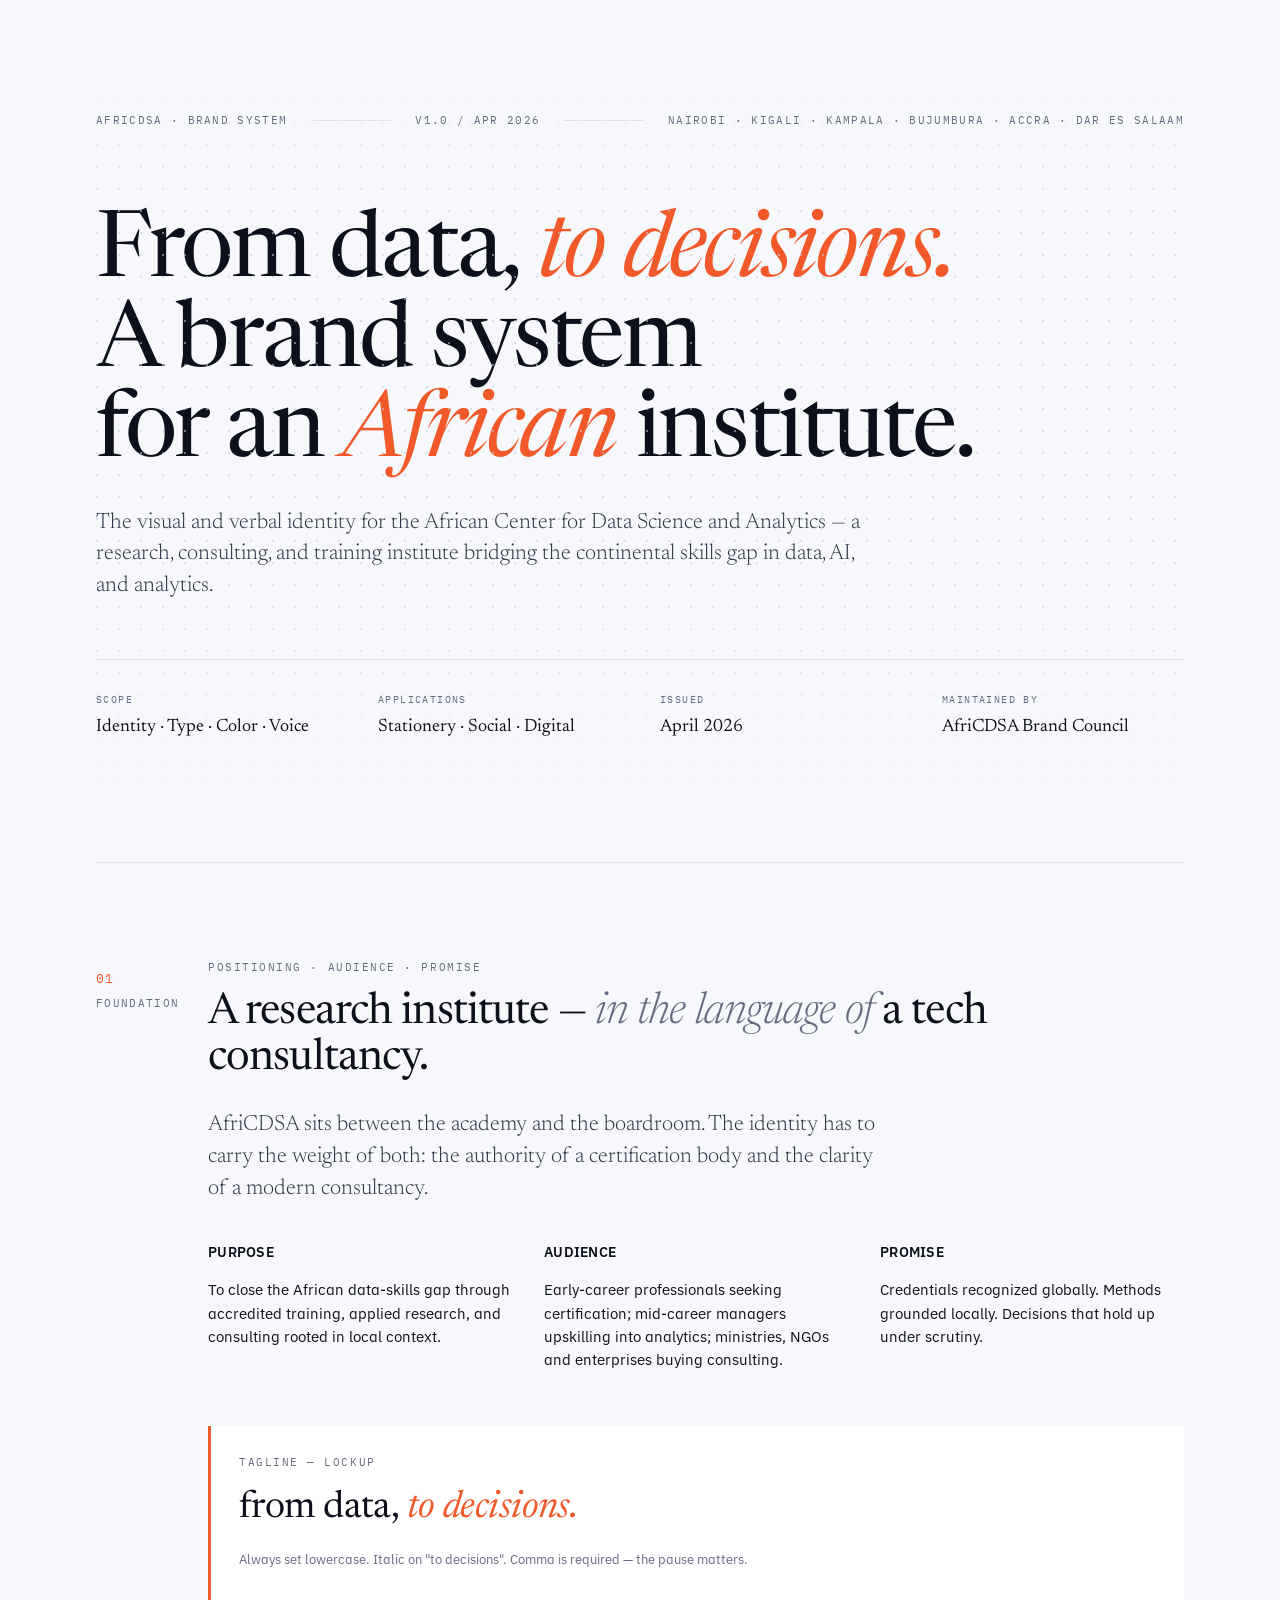
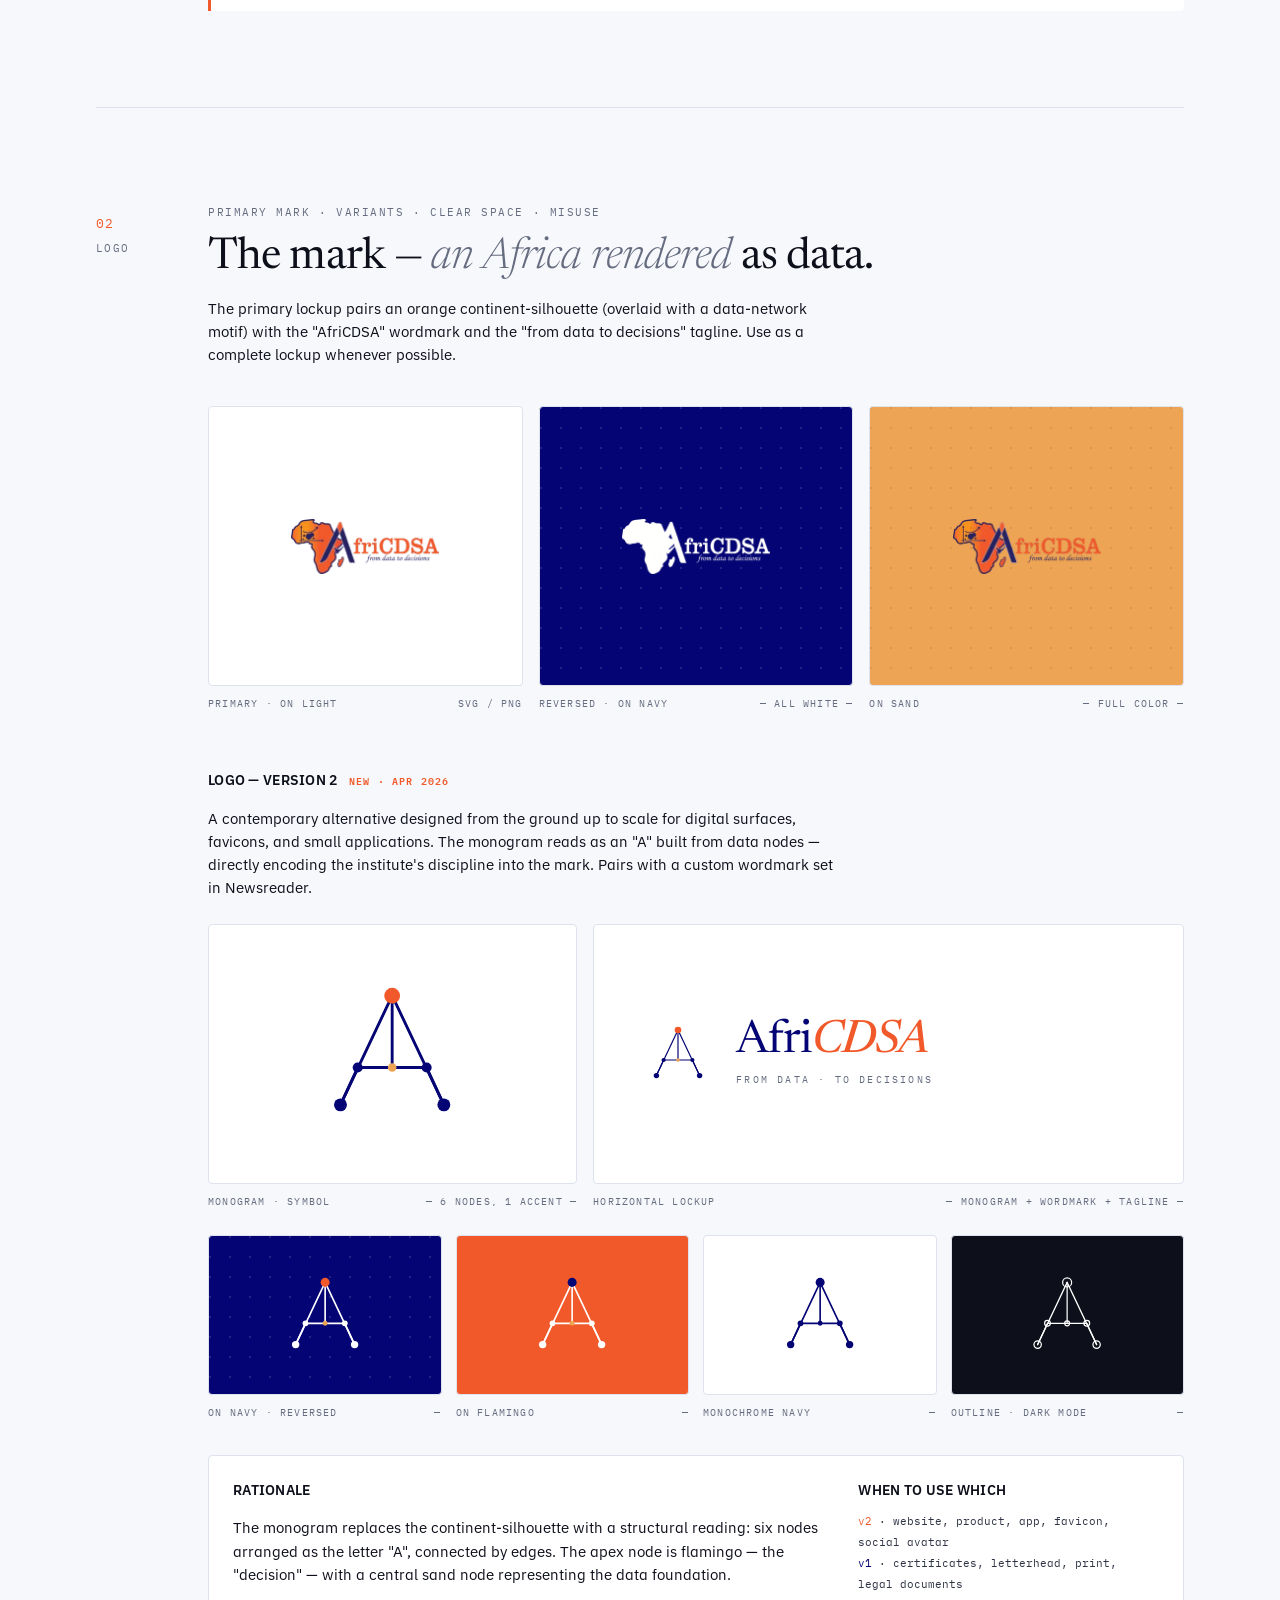
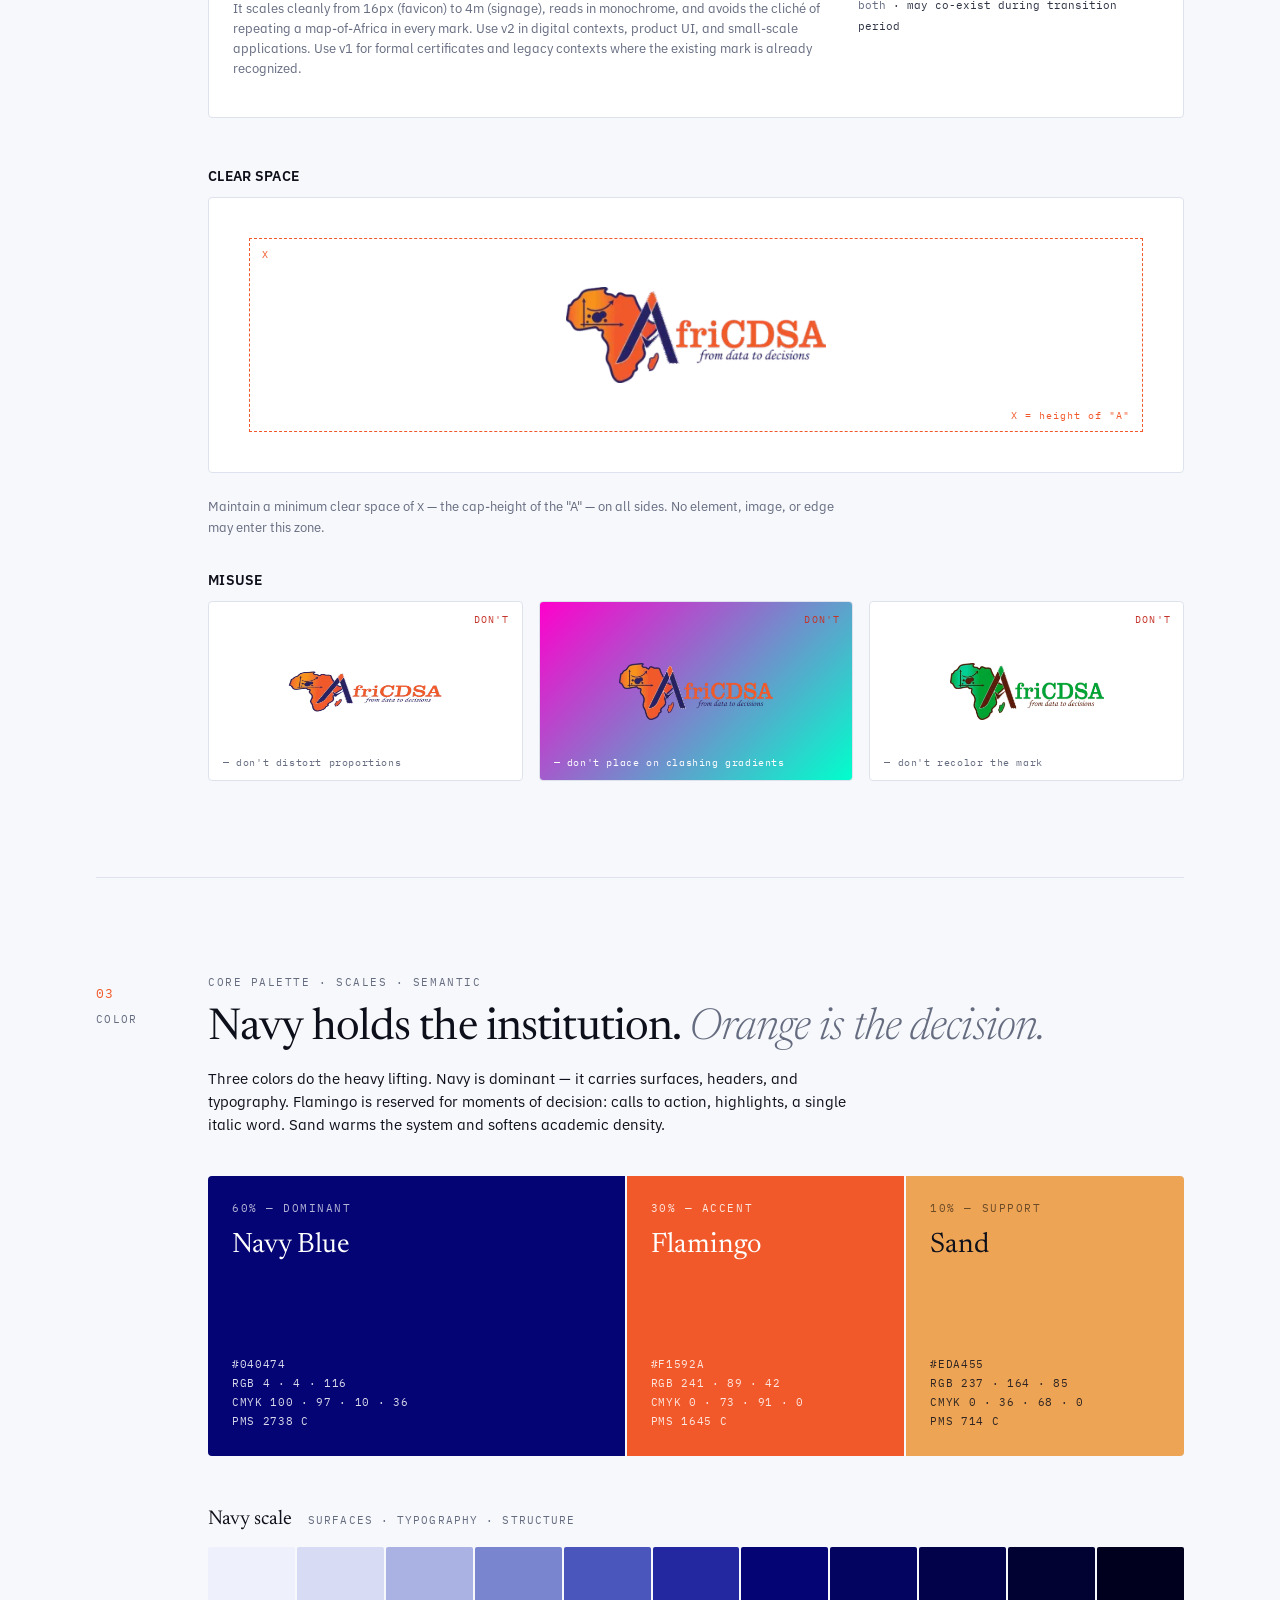
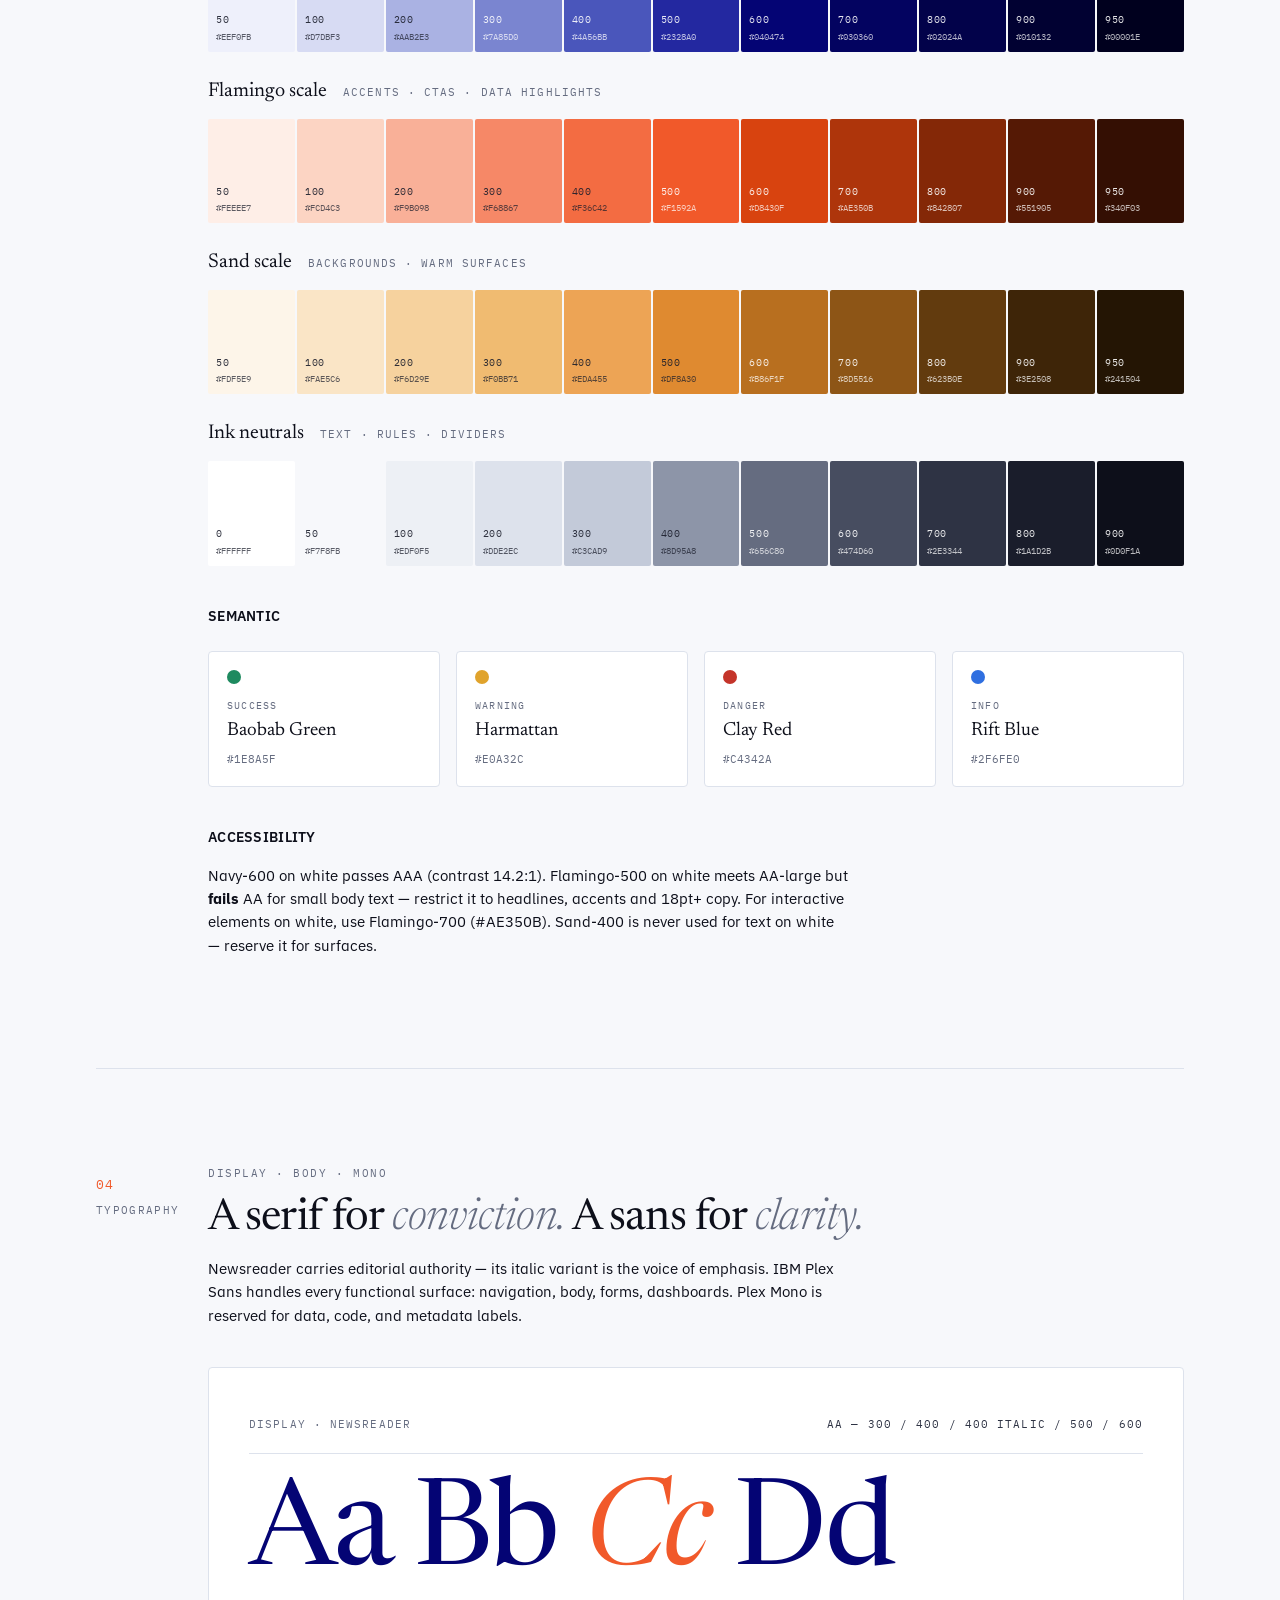
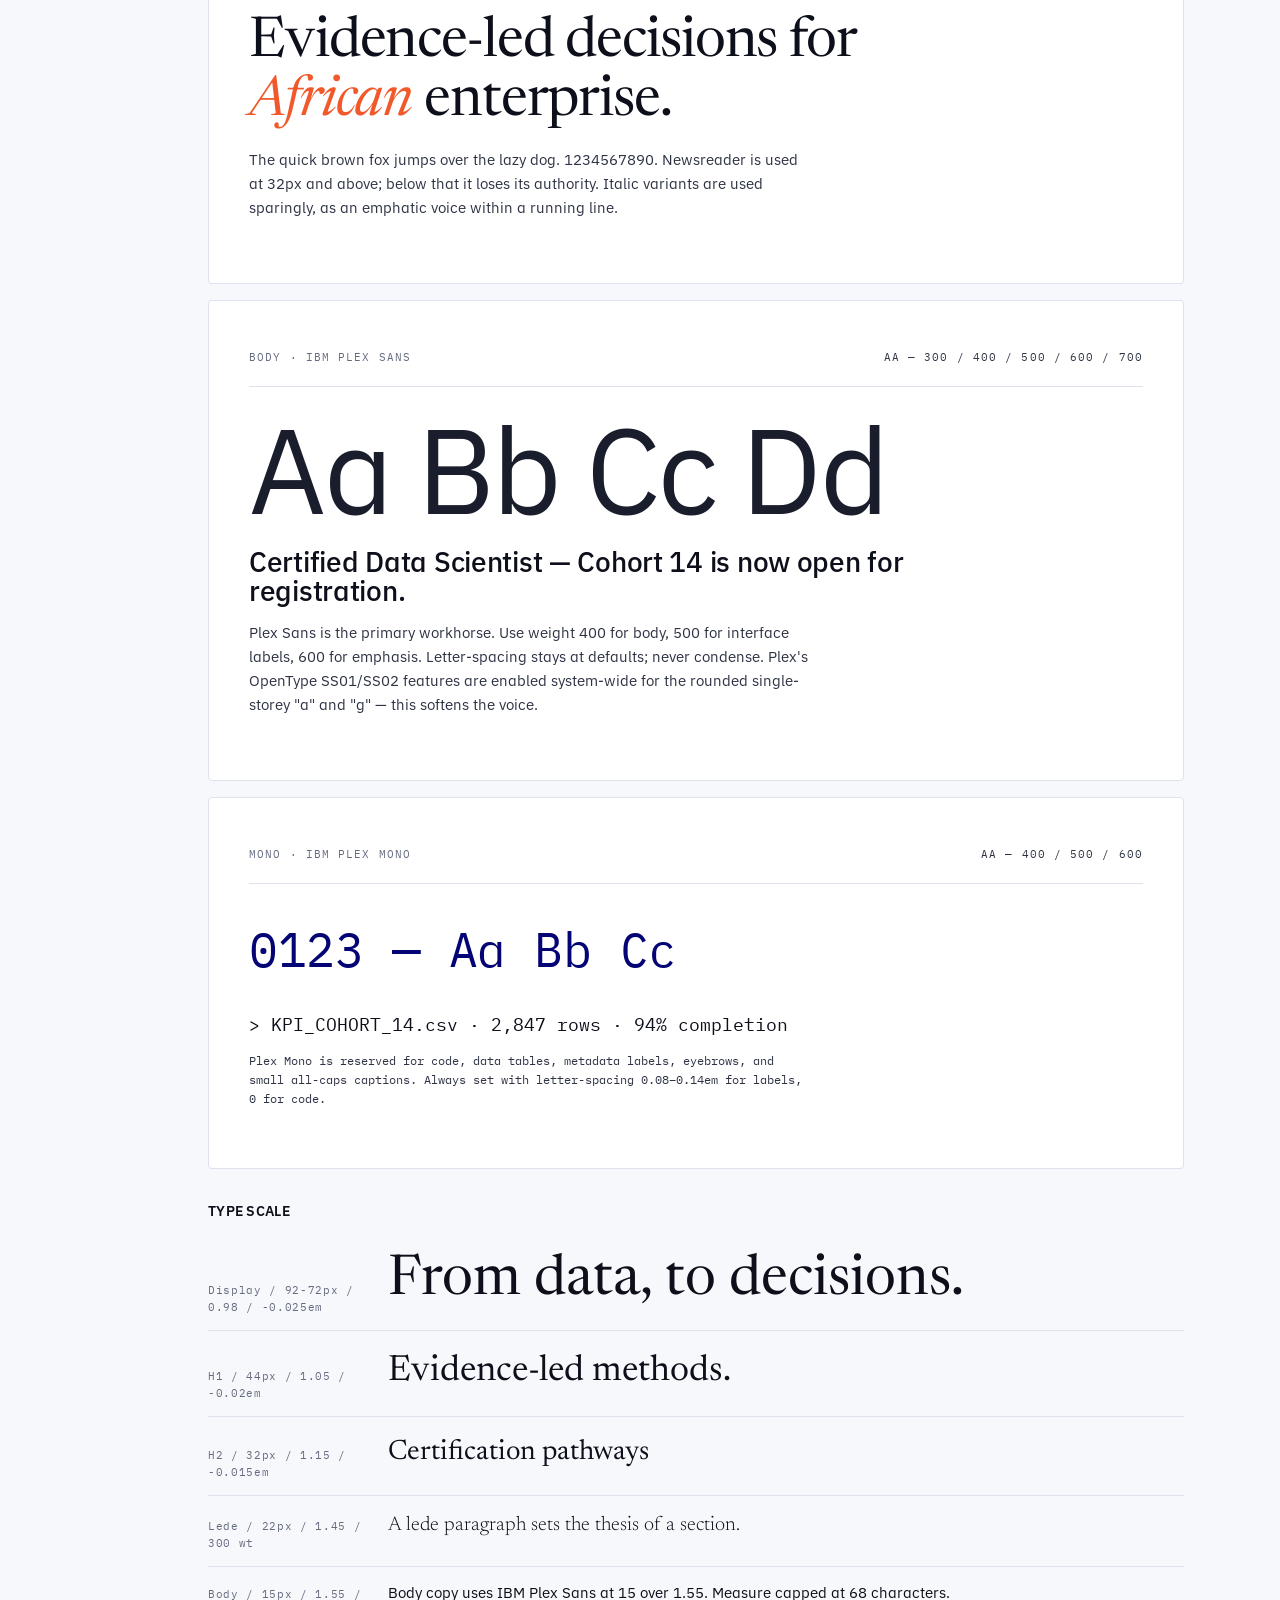
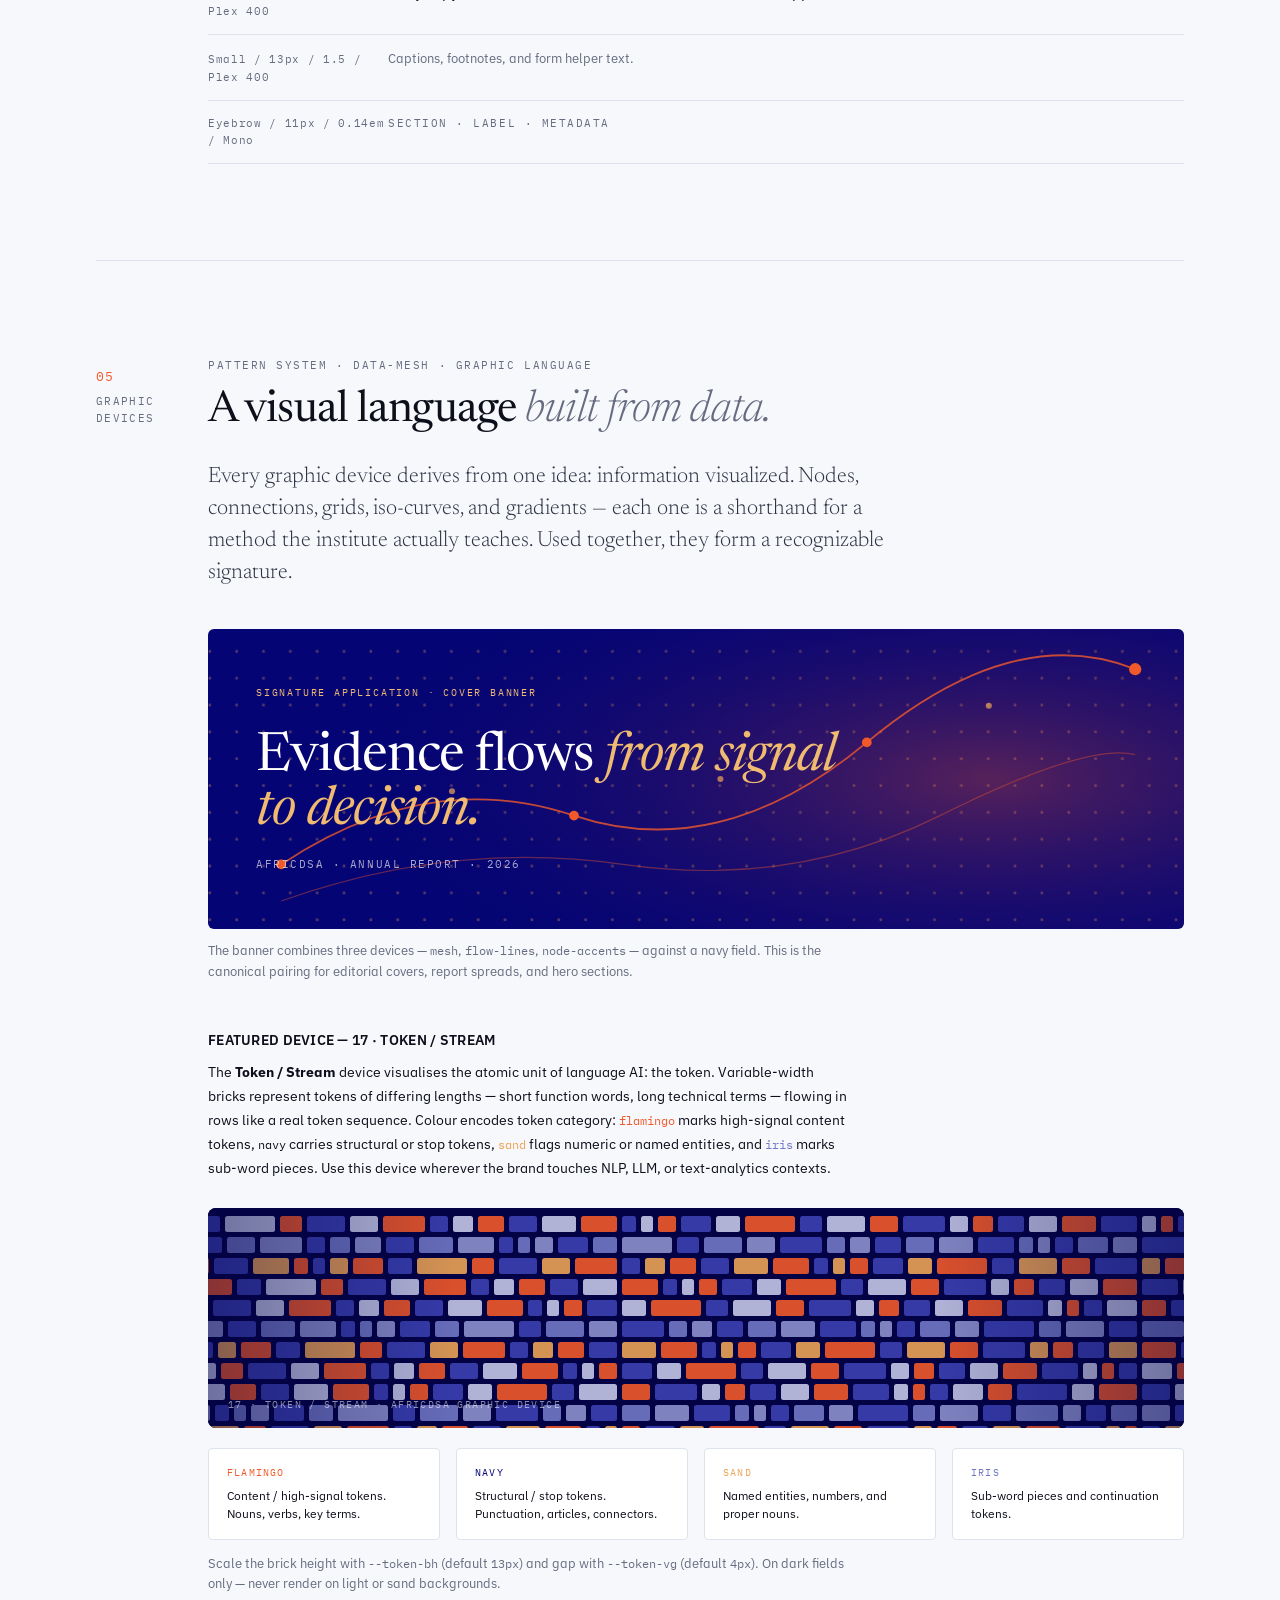
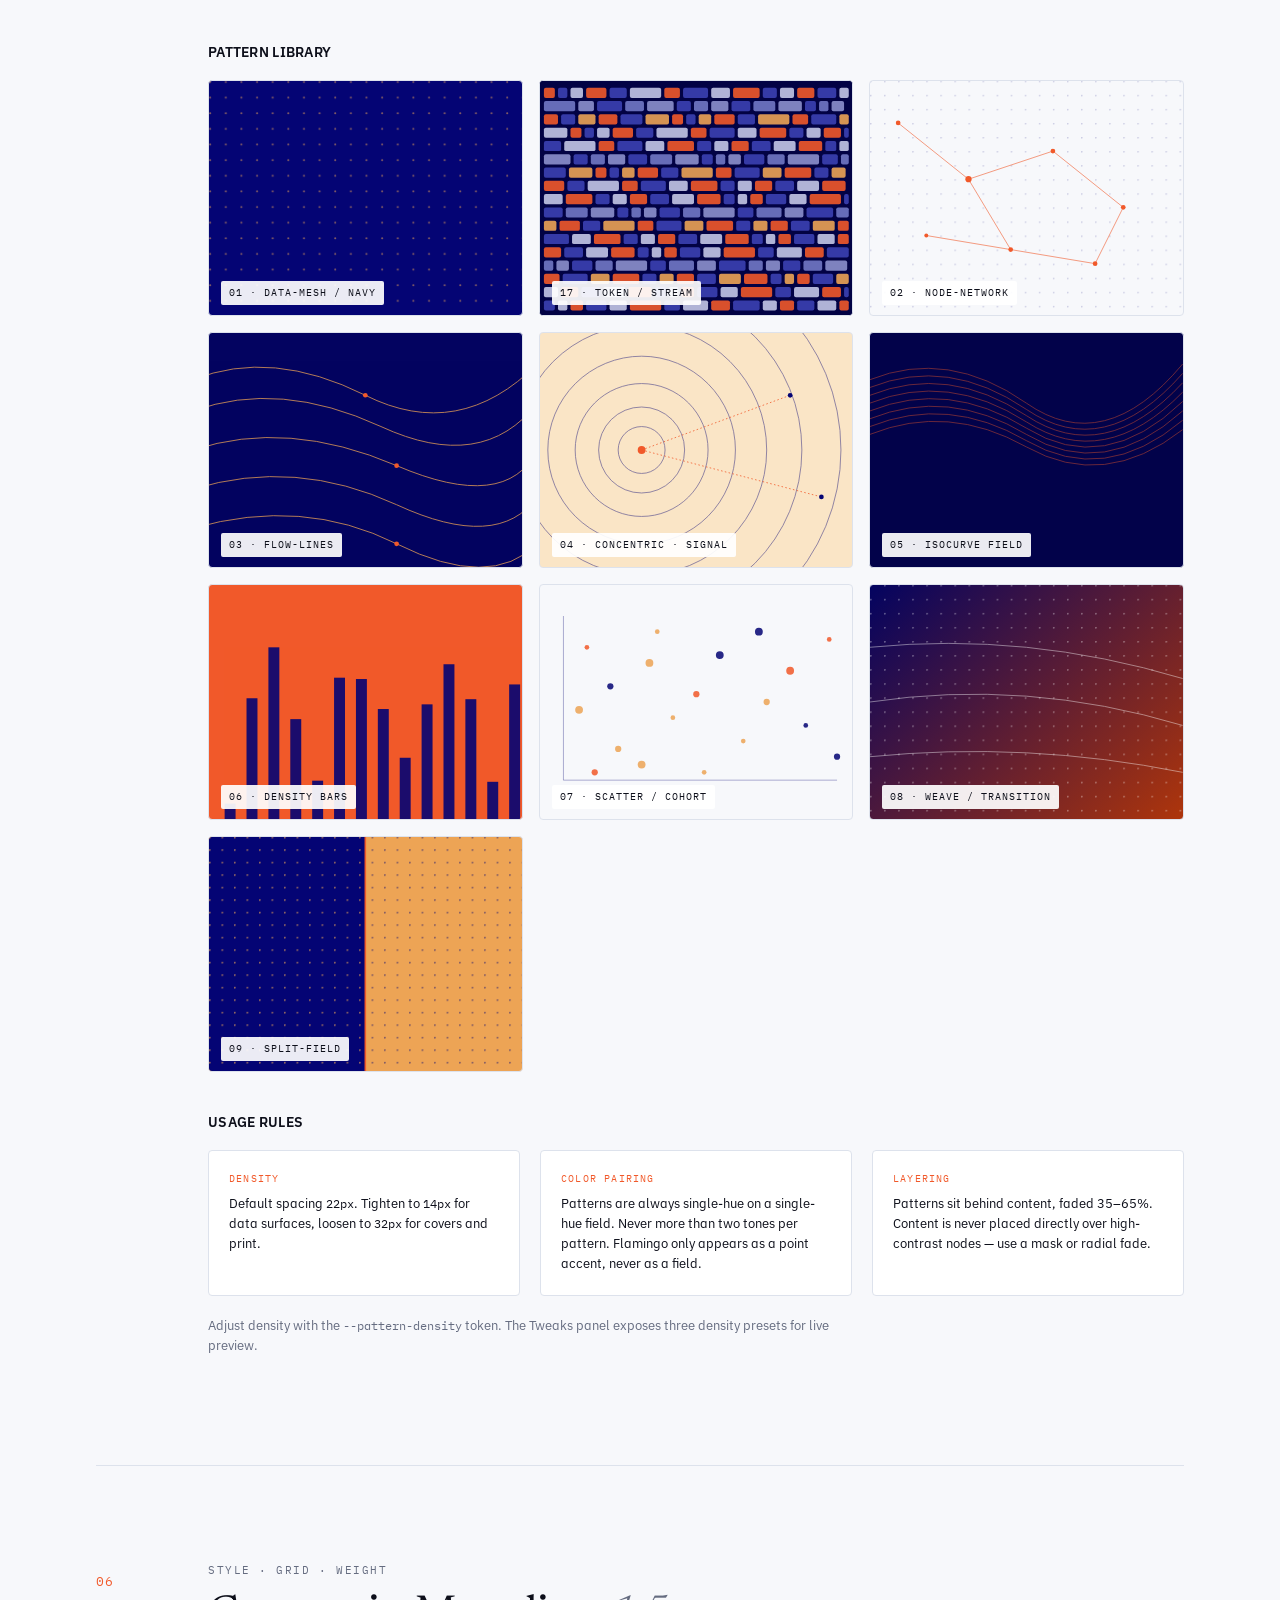
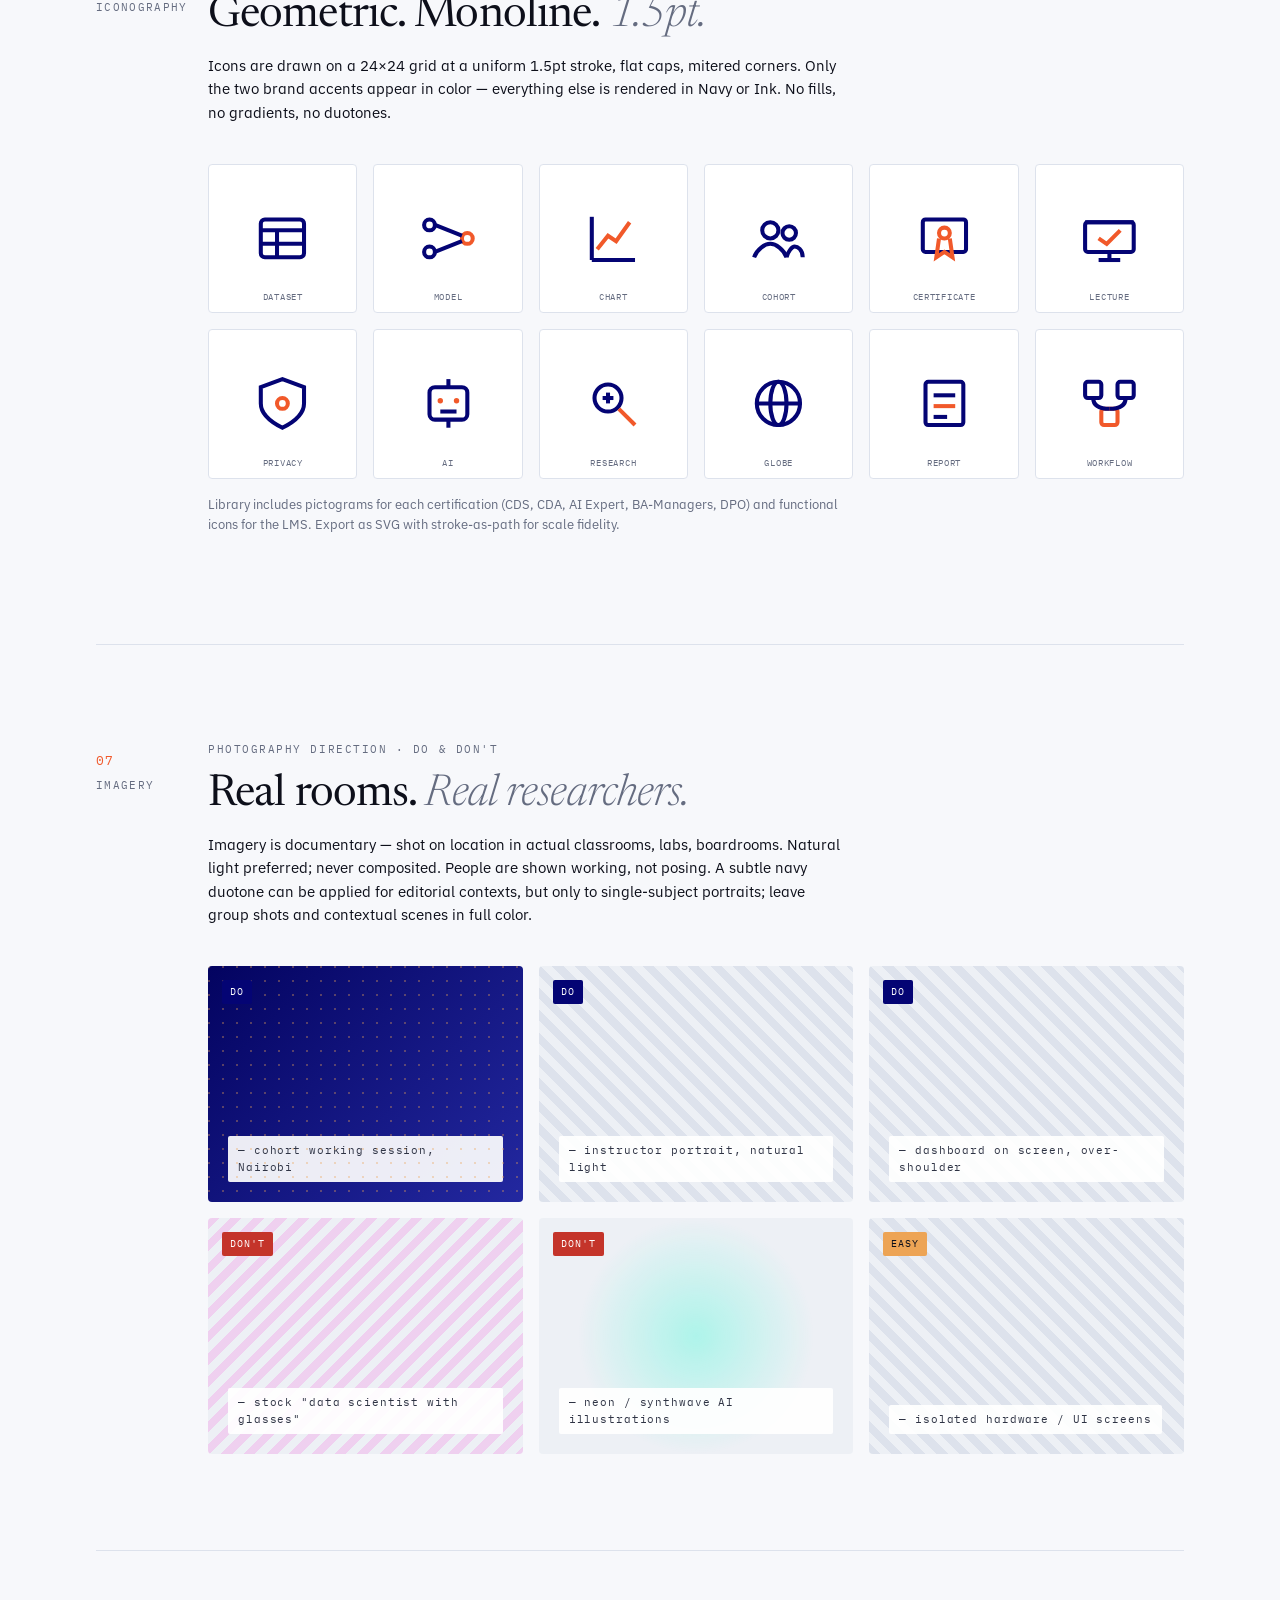
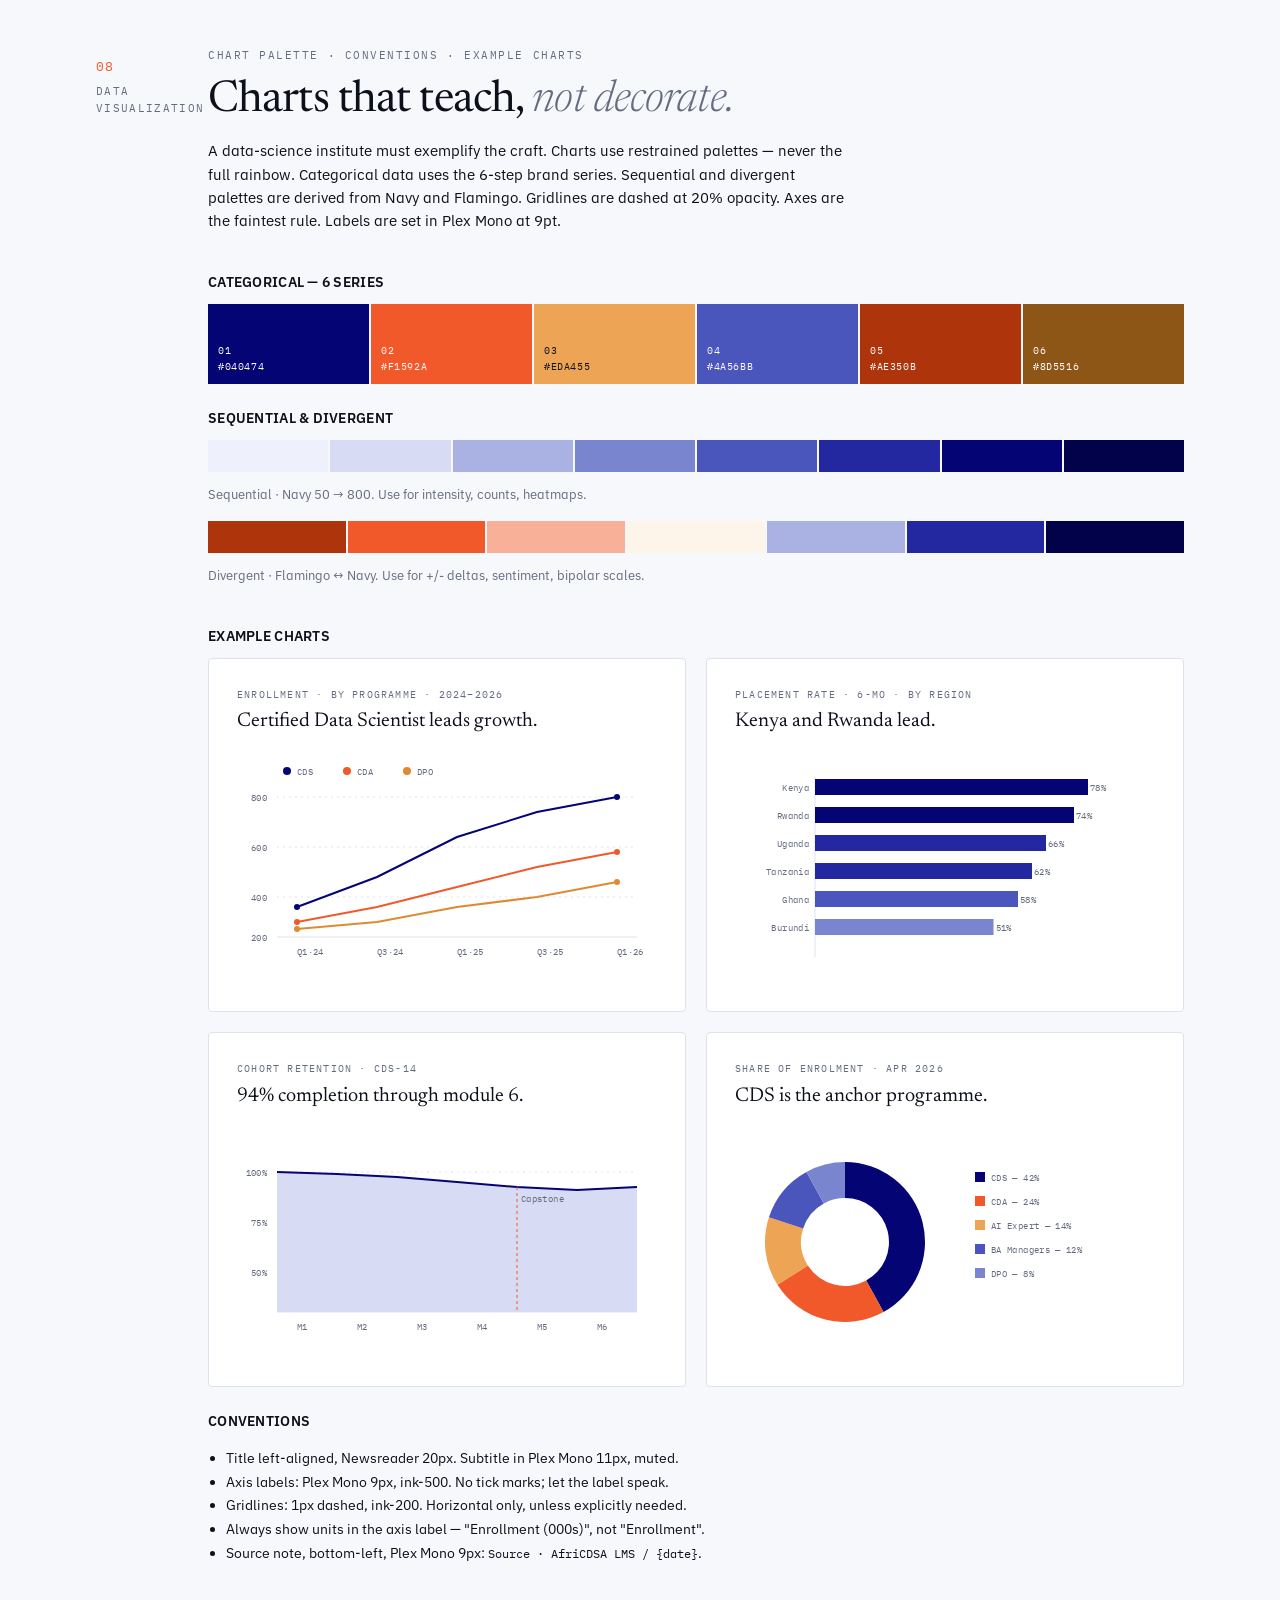
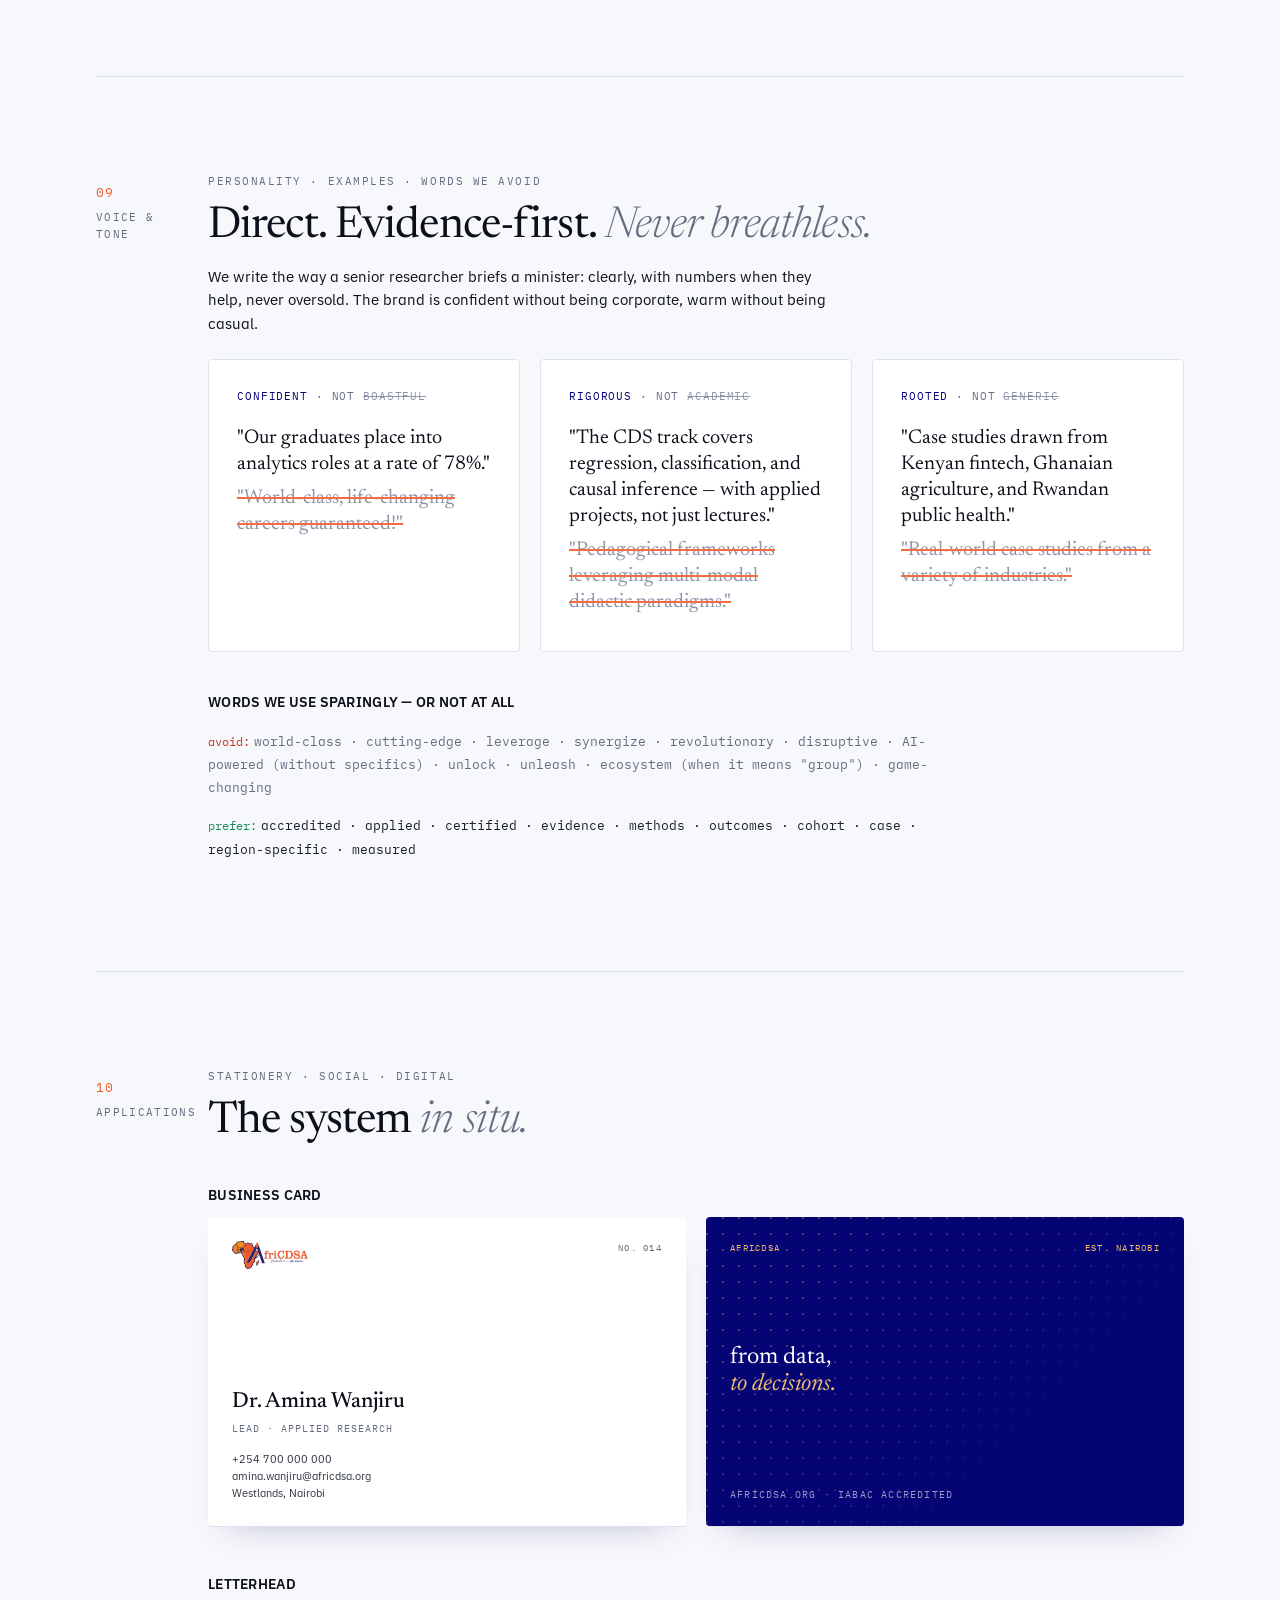
==== commit 6fb4e8e8: "Add TOKEN / STREAM graphic device (17) as second most important pattern" ====
--- a/Brand Kit.html
+++ b/Brand Kit.html
@@ -1195,11 +1195,42 @@
       </div>
       <p class="small" style="margin-top: 12px;">The banner combines three devices — <span class="mono">mesh</span>, <span class="mono">flow-lines</span>, <span class="mono">node-accents</span> — against a navy field. This is the canonical pairing for editorial covers, report spreads, and hero sections.</p>
 
+      <!-- TOKEN / STREAM featured device -->
+      <h3 style="margin-top: 48px;">Featured device — 17 · TOKEN / STREAM</h3>
+      <p style="margin-top: 10px; font-size: 14px; line-height: 1.7;">The <strong>Token / Stream</strong> device visualises the atomic unit of language AI: the token. Variable-width bricks represent tokens of differing lengths — short function words, long technical terms — flowing in rows like a real token sequence. Colour encodes token category: <span class="mono" style="color: var(--flamingo);">flamingo</span> marks high-signal content tokens, <span class="mono">navy</span> carries structural or stop tokens, <span class="mono" style="color: var(--sand);">sand</span> flags numeric or named entities, and <span class="mono" style="color: #7278C5;">iris</span> marks sub-word pieces. Use this device wherever the brand touches NLP, LLM, or text-analytics contexts.</p>
+
+      <!-- Full-width TOKEN / STREAM showcase -->
+      <div style="position: relative; margin-top: 28px; border-radius: 8px; overflow: hidden; background: #020244; height: 220px;" id="token-stream-hero" aria-label="TOKEN / STREAM graphic device preview"></div>
+
+      <div style="display: grid; grid-template-columns: repeat(4, 1fr); gap: 16px; margin-top: 20px;">
+        <div style="padding: 16px 18px; background: var(--panel); border: 1px solid var(--rule); border-radius: 4px;">
+          <div style="font-family: var(--font-mono); font-size: 10px; letter-spacing: 0.12em; text-transform: uppercase; color: var(--flamingo); margin-bottom: 6px;">Flamingo</div>
+          <p style="font-size: 12px; margin: 0; line-height: 1.5;">Content / high-signal tokens. Nouns, verbs, key terms.</p>
+        </div>
+        <div style="padding: 16px 18px; background: var(--panel); border: 1px solid var(--rule); border-radius: 4px;">
+          <div style="font-family: var(--font-mono); font-size: 10px; letter-spacing: 0.12em; text-transform: uppercase; color: var(--navy); margin-bottom: 6px;">Navy</div>
+          <p style="font-size: 12px; margin: 0; line-height: 1.5;">Structural / stop tokens. Punctuation, articles, connectors.</p>
+        </div>
+        <div style="padding: 16px 18px; background: var(--panel); border: 1px solid var(--rule); border-radius: 4px;">
+          <div style="font-family: var(--font-mono); font-size: 10px; letter-spacing: 0.12em; text-transform: uppercase; color: var(--sand); margin-bottom: 6px;">Sand</div>
+          <p style="font-size: 12px; margin: 0; line-height: 1.5;">Named entities, numbers, and proper nouns.</p>
+        </div>
+        <div style="padding: 16px 18px; background: var(--panel); border: 1px solid var(--rule); border-radius: 4px;">
+          <div style="font-family: var(--font-mono); font-size: 10px; letter-spacing: 0.12em; text-transform: uppercase; color: #7278C5; margin-bottom: 6px;">Iris</div>
+          <p style="font-size: 12px; margin: 0; line-height: 1.5;">Sub-word pieces and continuation tokens.</p>
+        </div>
+      </div>
+      <p class="small" style="margin-top: 14px;">Scale the brick height with <span class="mono">--token-bh</span> (default <span class="mono">13px</span>) and gap with <span class="mono">--token-vg</span> (default <span class="mono">4px</span>). On dark fields only — never render on light or sand backgrounds.</p>
+
       <h3 style="margin-top: 48px;">Pattern library</h3>
       <div class="pattern-grid" style="margin-top: 16px;">
         <!-- 01 Data-mesh -->
         <div class="pattern" style="background: var(--navy-600);" id="pat-01">
           <span class="label">01 · Data-mesh / Navy</span>
+        </div>
+        <!-- 17 Token / Stream -->
+        <div class="pattern" style="background: #020244;" id="pat-17">
+          <span class="label">17 · TOKEN / STREAM</span>
         </div>
         <!-- 02 Node-network -->
         <div class="pattern" style="background: var(--ink-50);" id="pat-02">
@@ -1573,6 +1604,27 @@
   `<svg xmlns='http://www.w3.org/2000/svg' viewBox='${vb}' preserveAspectRatio='xMidYMid slice' style='position:absolute;inset:0;width:100%;height:100%;'>${inner}</svg>`;
 
 const patterns = {
+  'pat-17': (()=>{
+    // Token / Stream — mosaic of variable-width NLP-style tokens on deep navy
+    const C = ['#F1592A','#F1592A','#3B41B2','#3B41B2','#3B41B2','#7278C5','#C4C7E6','#EDA455','#8C91CC'];
+    const BH = 13, VG = 4;
+    const WS = [14,26,20,34,22,30,16,40,24,18,28,12,22,32,18,24];
+    let s = '';
+    for (let r = 0; r < 17; r++) {
+      const y = 9 + r * (BH + VG);
+      let x = 5, c = 0;
+      while (x < 396) {
+        const w = WS[(r * 7 + c * 11) % WS.length];
+        const capped = Math.min(w, 395 - x);
+        if (capped < 6) { x += capped + 4; c++; continue; }
+        const ci = (r * 5 + c * 3 + Math.floor(r / 4)) % C.length;
+        s += `<rect x='${x}' y='${y}' width='${capped}' height='${BH}' rx='2.5' fill='${C[ci]}'  opacity='0.9'/>`;
+        x += w + 4; c++;
+      }
+    }
+    return patternSvg('17', `<rect width='400' height='300' fill='#020244'/>${s}`);
+  })(),
+
   'pat-01': patternSvg('01', `
     <defs><pattern id='p1' width='20' height='20' patternUnits='userSpaceOnUse'>
       <circle cx='1.5' cy='1.5' r='1.3' fill='#EDA455' opacity='0.55'/>
@@ -1686,6 +1738,33 @@
   const el = document.getElementById(id);
   if (el) el.insertAdjacentHTML('afterbegin', svg);
 });
+
+// ---------- TOKEN / STREAM hero (full-width showcase) ----------
+(()=>{
+  const hero = document.getElementById('token-stream-hero');
+  if (!hero) return;
+  const C = ['#F1592A','#F1592A','#3B41B2','#3B41B2','#3B41B2','#7278C5','#C4C7E6','#EDA455','#8C91CC'];
+  const BH = 16, VG = 5;
+  const WS = [14,30,22,42,26,36,18,50,28,20,34,12,24,38,18,28];
+  let s = '';
+  const W = 1200, H = 220;
+  for (let r = 0; r < 11; r++) {
+    const y = 8 + r * (BH + VG);
+    let x = 6, c = 0;
+    while (x < W - 5) {
+      const w = WS[(r * 7 + c * 11) % WS.length];
+      const capped = Math.min(w, W - 6 - x);
+      if (capped < 6) { x += capped + 4; c++; continue; }
+      const ci = (r * 5 + c * 3 + Math.floor(r / 4)) % C.length;
+      s += `<rect x='${x}' y='${y}' width='${capped}' height='${BH}' rx='2.5' fill='${C[ci]}' opacity='0.9'/>`;
+      x += w + 5; c++;
+    }
+  }
+  const svg = `<svg xmlns='http://www.w3.org/2000/svg' viewBox='0 0 ${W} ${H}' preserveAspectRatio='xMidYMid slice' style='position:absolute;inset:0;width:100%;height:100%;'><rect width='${W}' height='${H}' fill='#020244'/>${s}<rect width='${W}' height='${H}' fill='url(#ts-fade)'/><defs><linearGradient id='ts-fade' x1='0' y1='0' x2='1' y2='0'><stop offset='0%' stop-color='#020244' stop-opacity='0.55'/><stop offset='30%' stop-color='#020244' stop-opacity='0'/><stop offset='70%' stop-color='#020244' stop-opacity='0'/><stop offset='100%' stop-color='#020244' stop-opacity='0.55'/></linearGradient></defs></svg>`;
+  hero.insertAdjacentHTML('afterbegin', svg);
+  // overlay label
+  hero.insertAdjacentHTML('beforeend', `<div style="position:absolute;bottom:16px;left:20px;font-family:var(--font-mono);font-size:10px;letter-spacing:0.14em;text-transform:uppercase;color:rgba(255,255,255,0.55);">17 · TOKEN / STREAM · AfriCDSA graphic device</div>`);
+})();
 
 // ---------- Icon grid ----------
 const icons = [
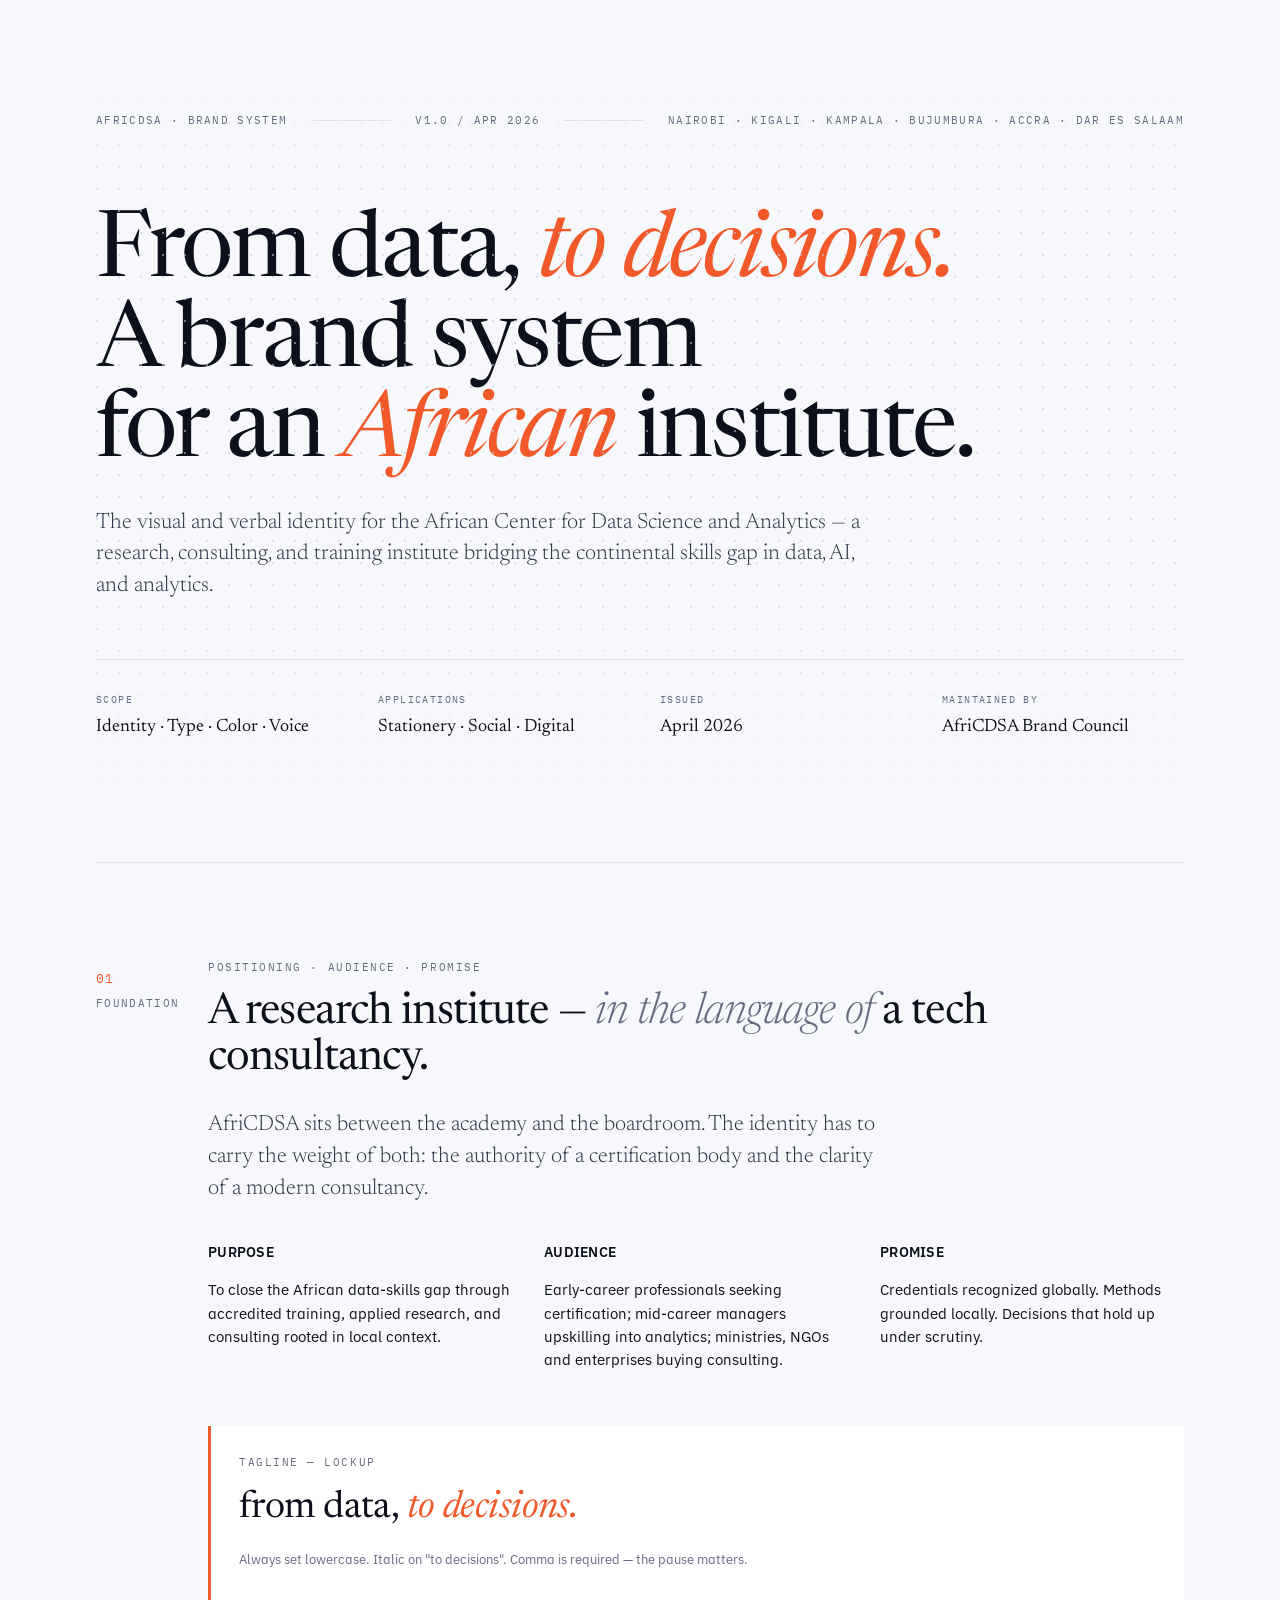
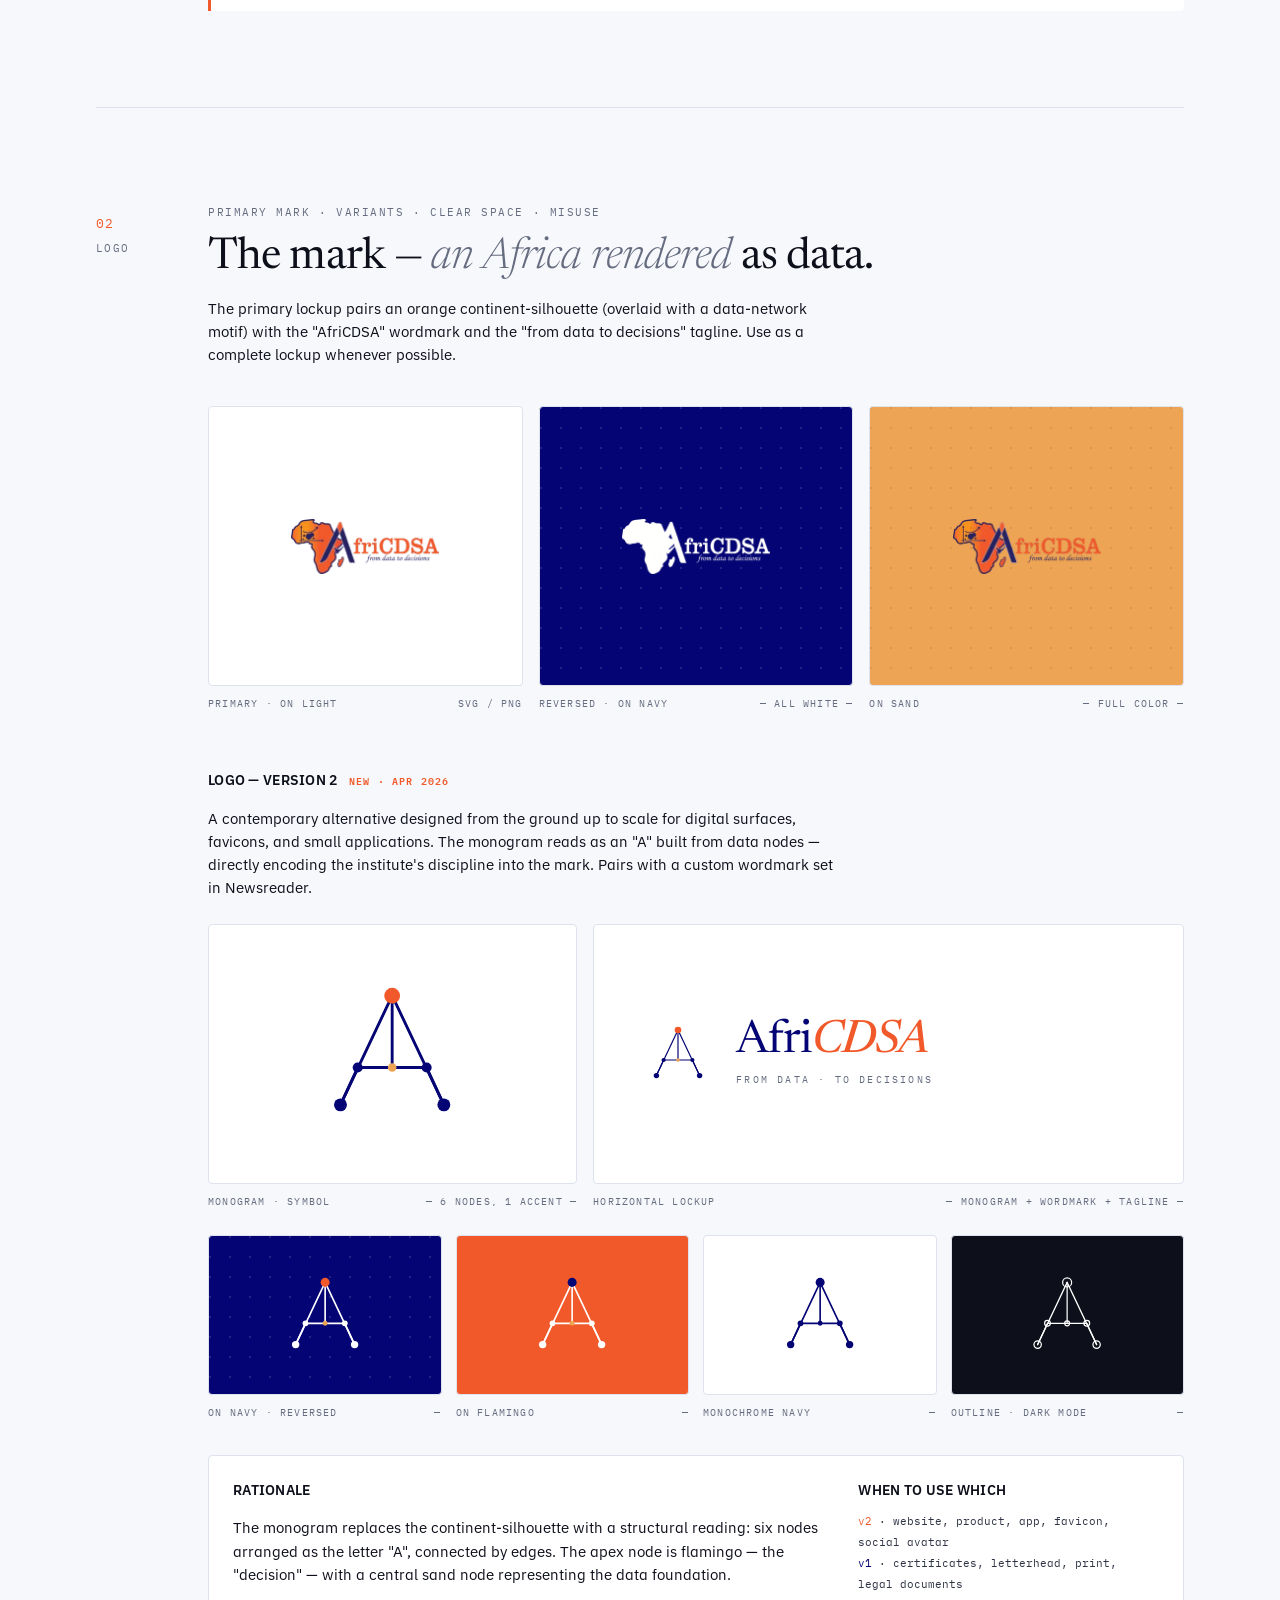
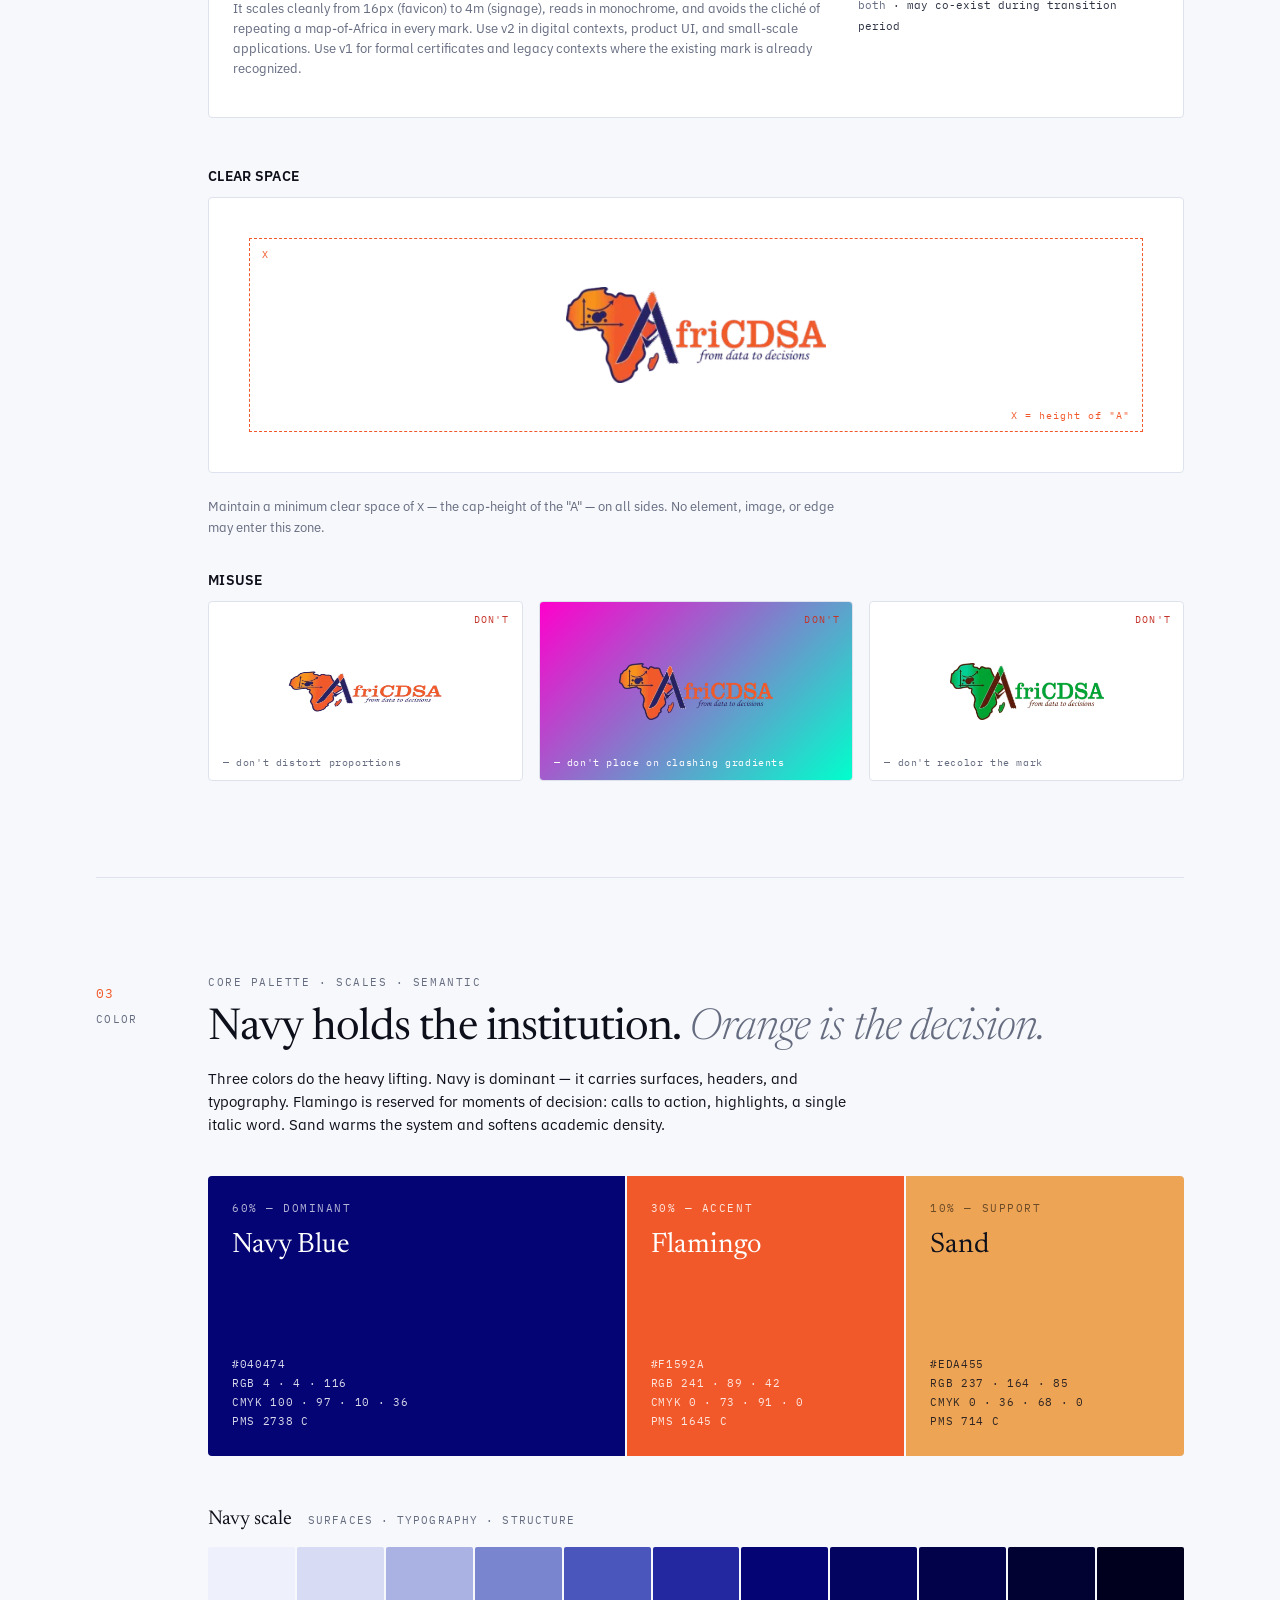
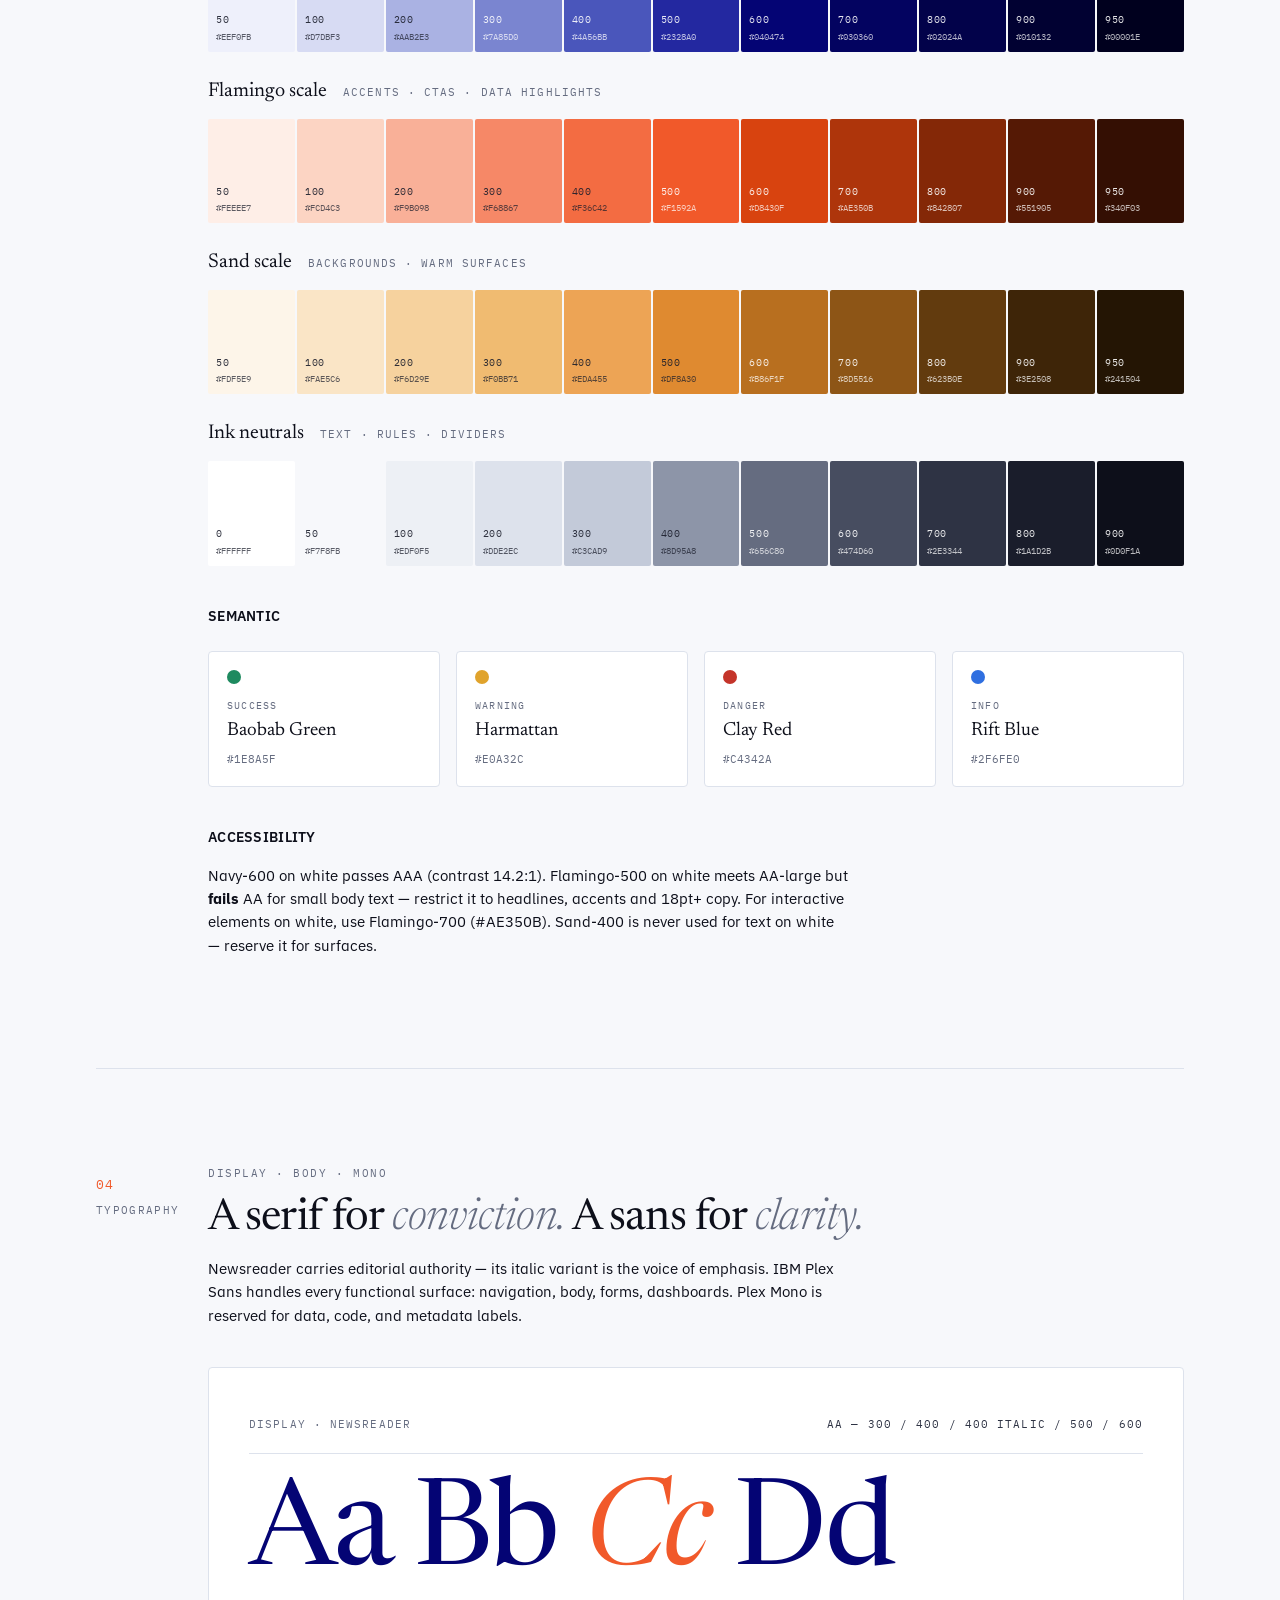
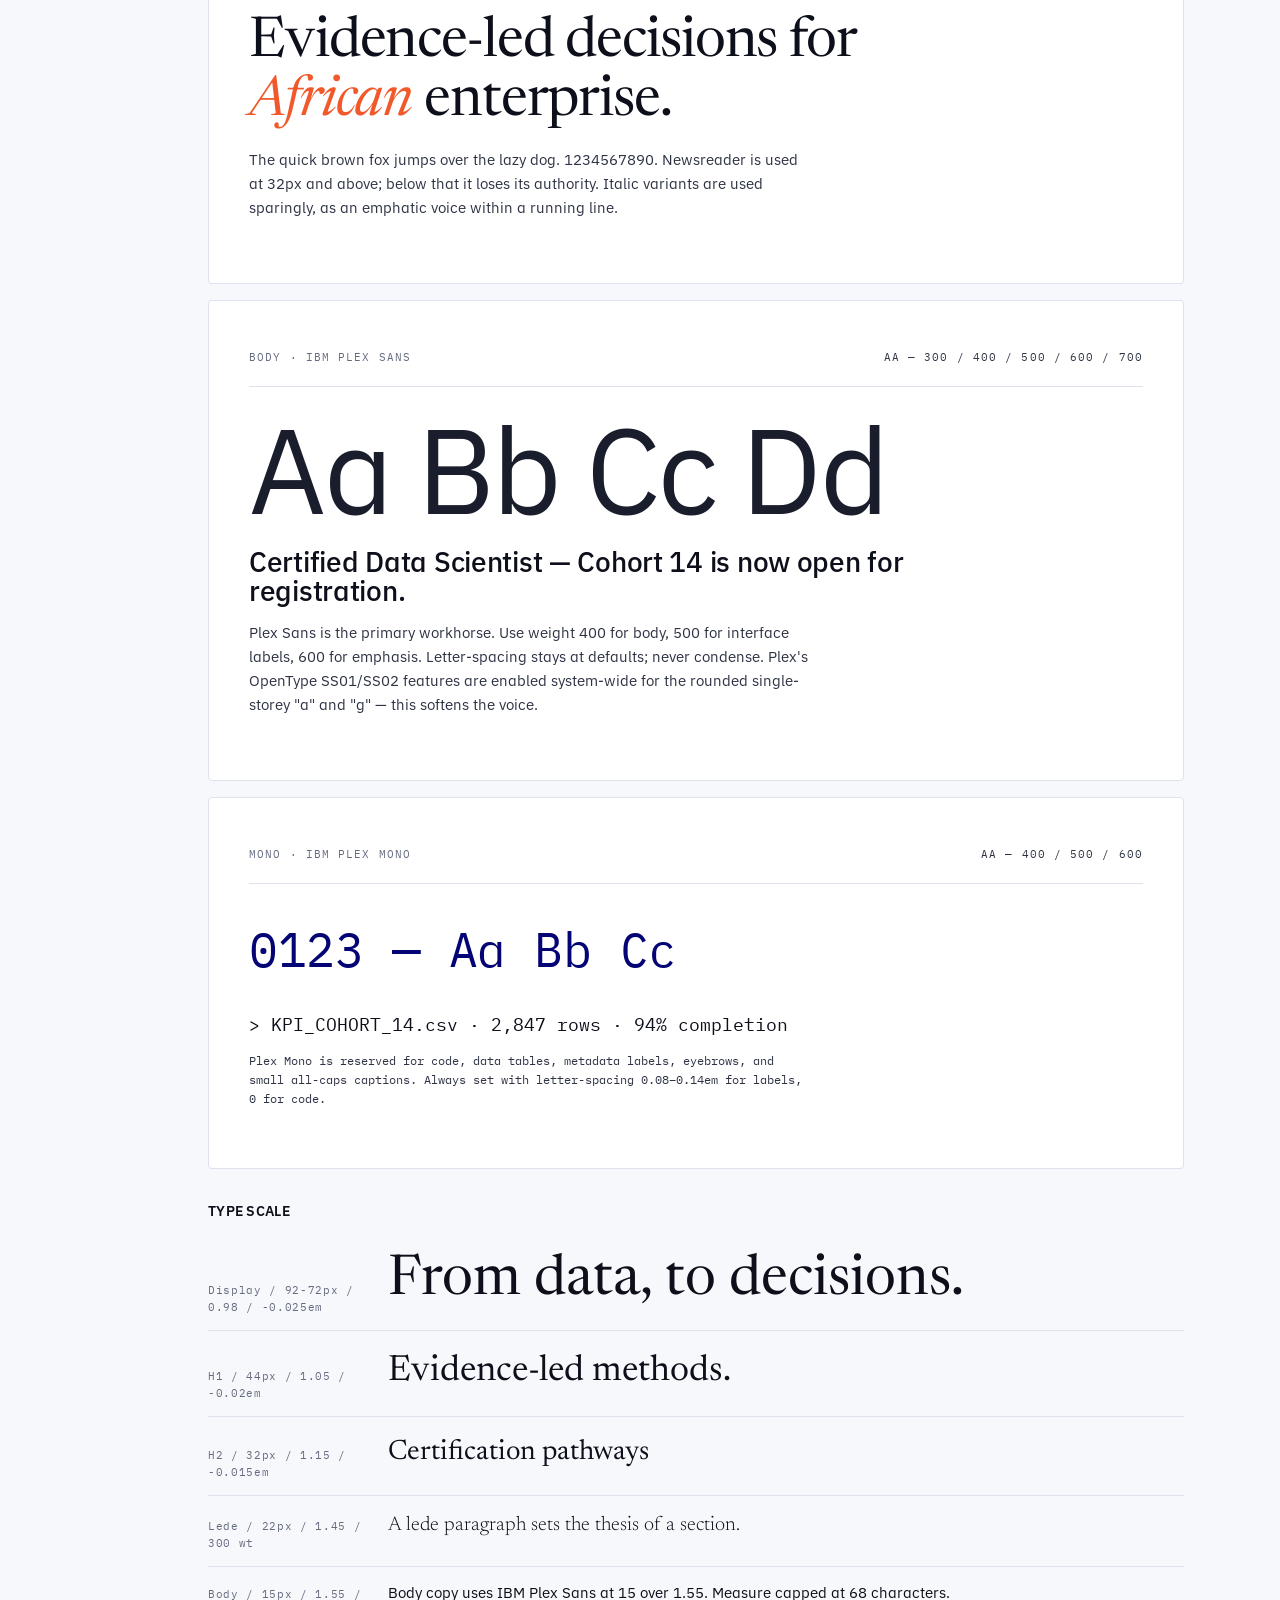
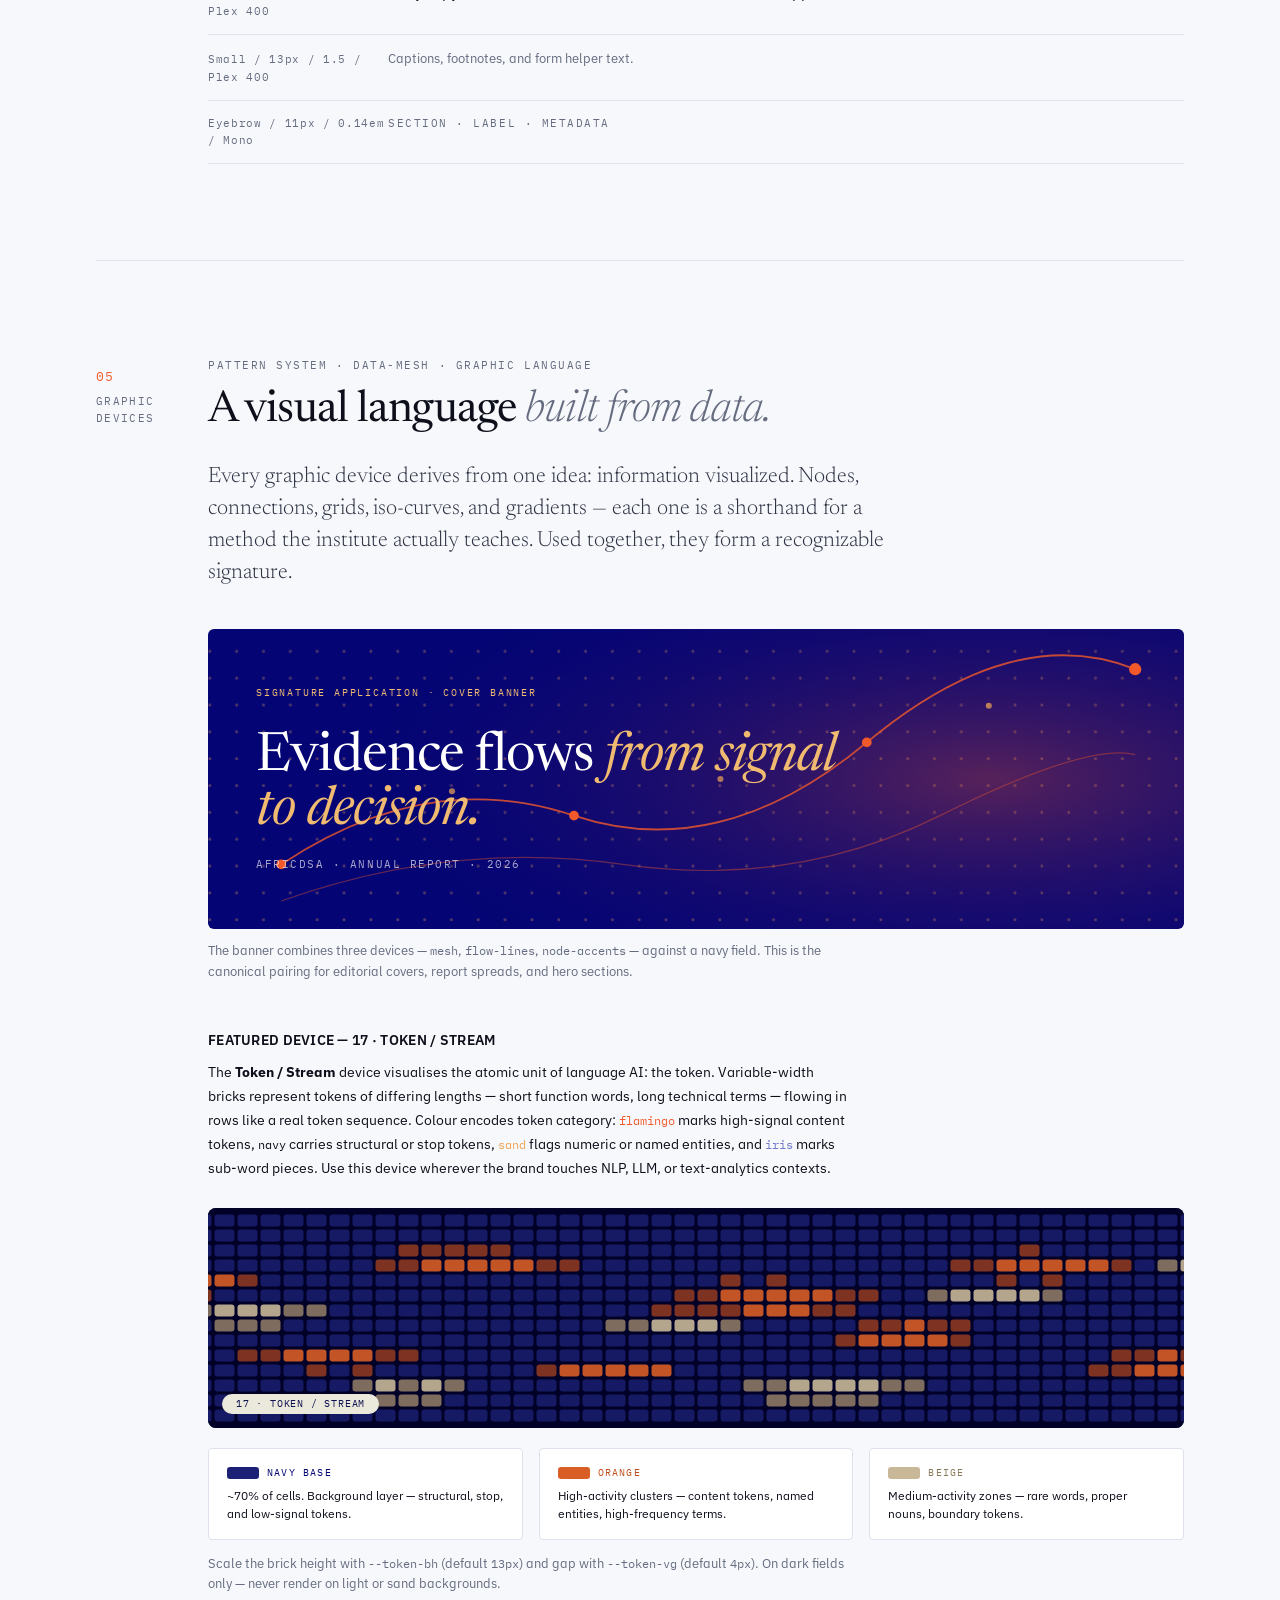
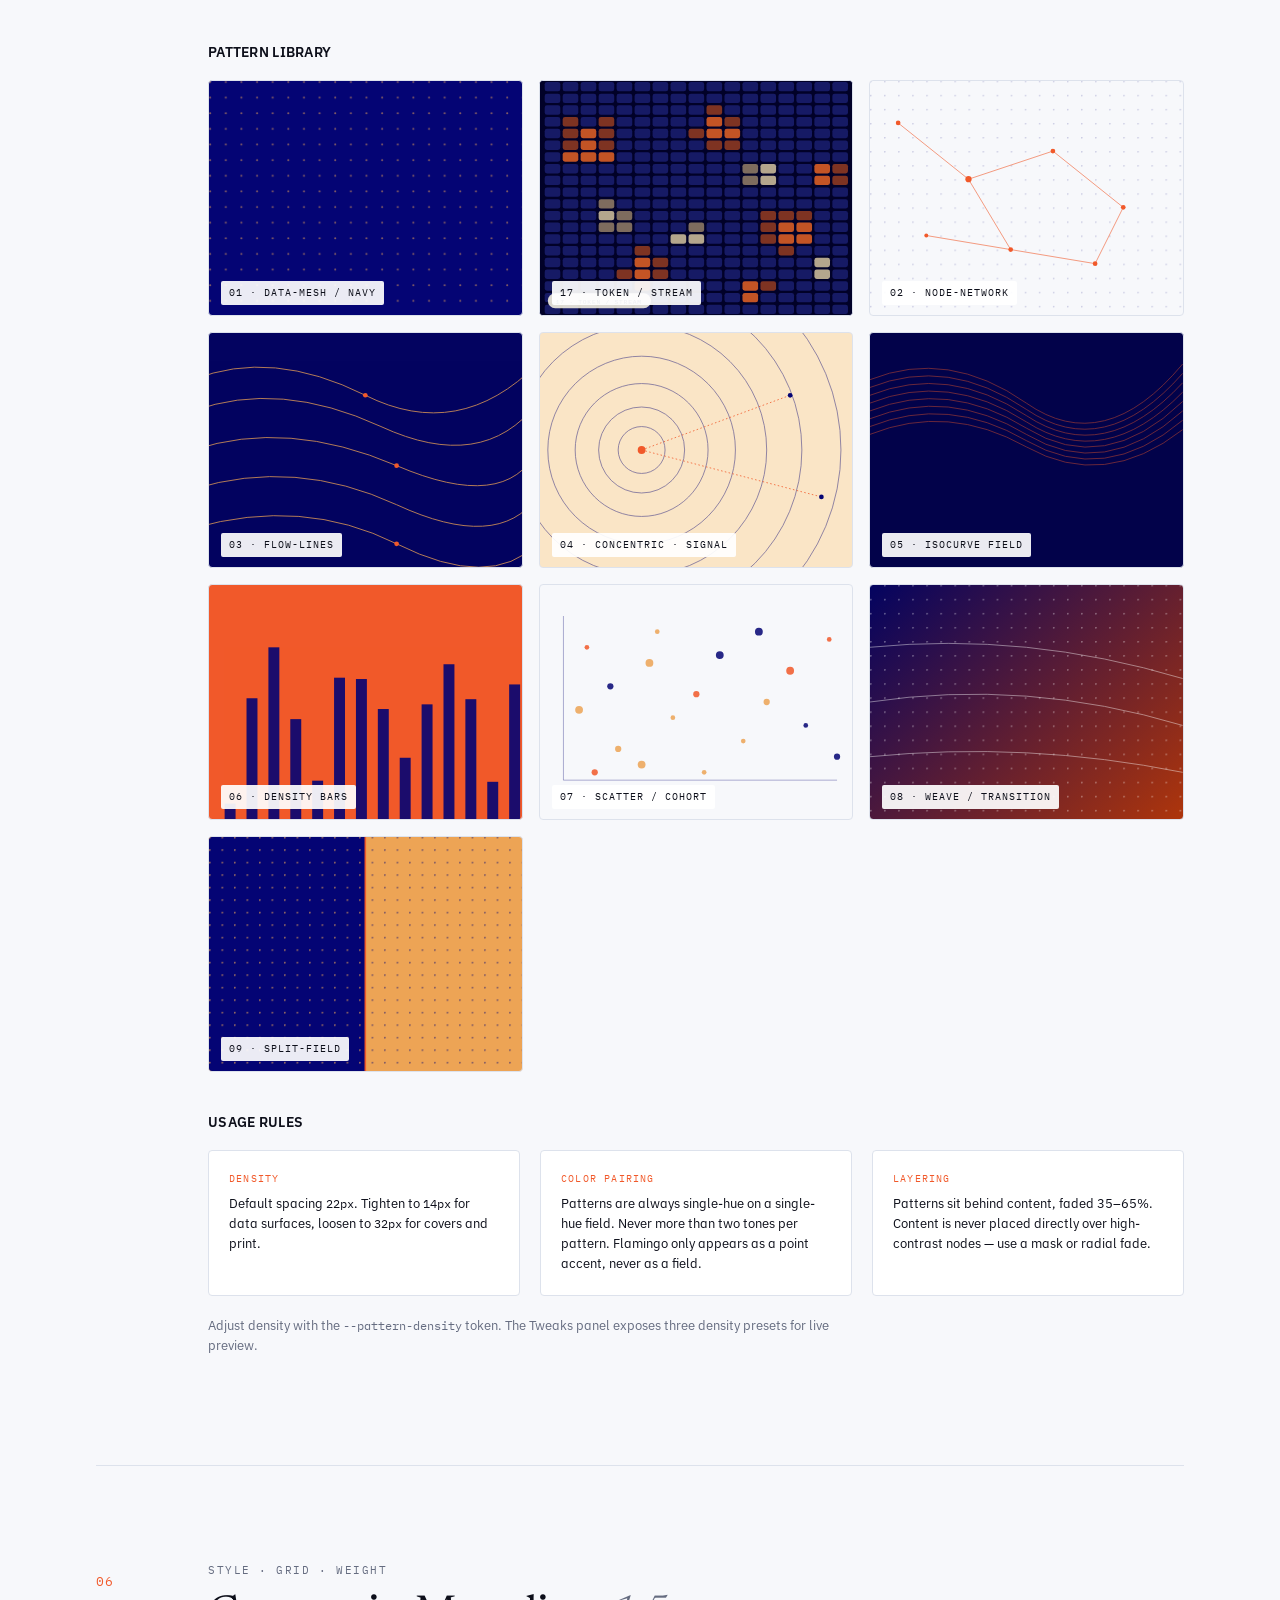
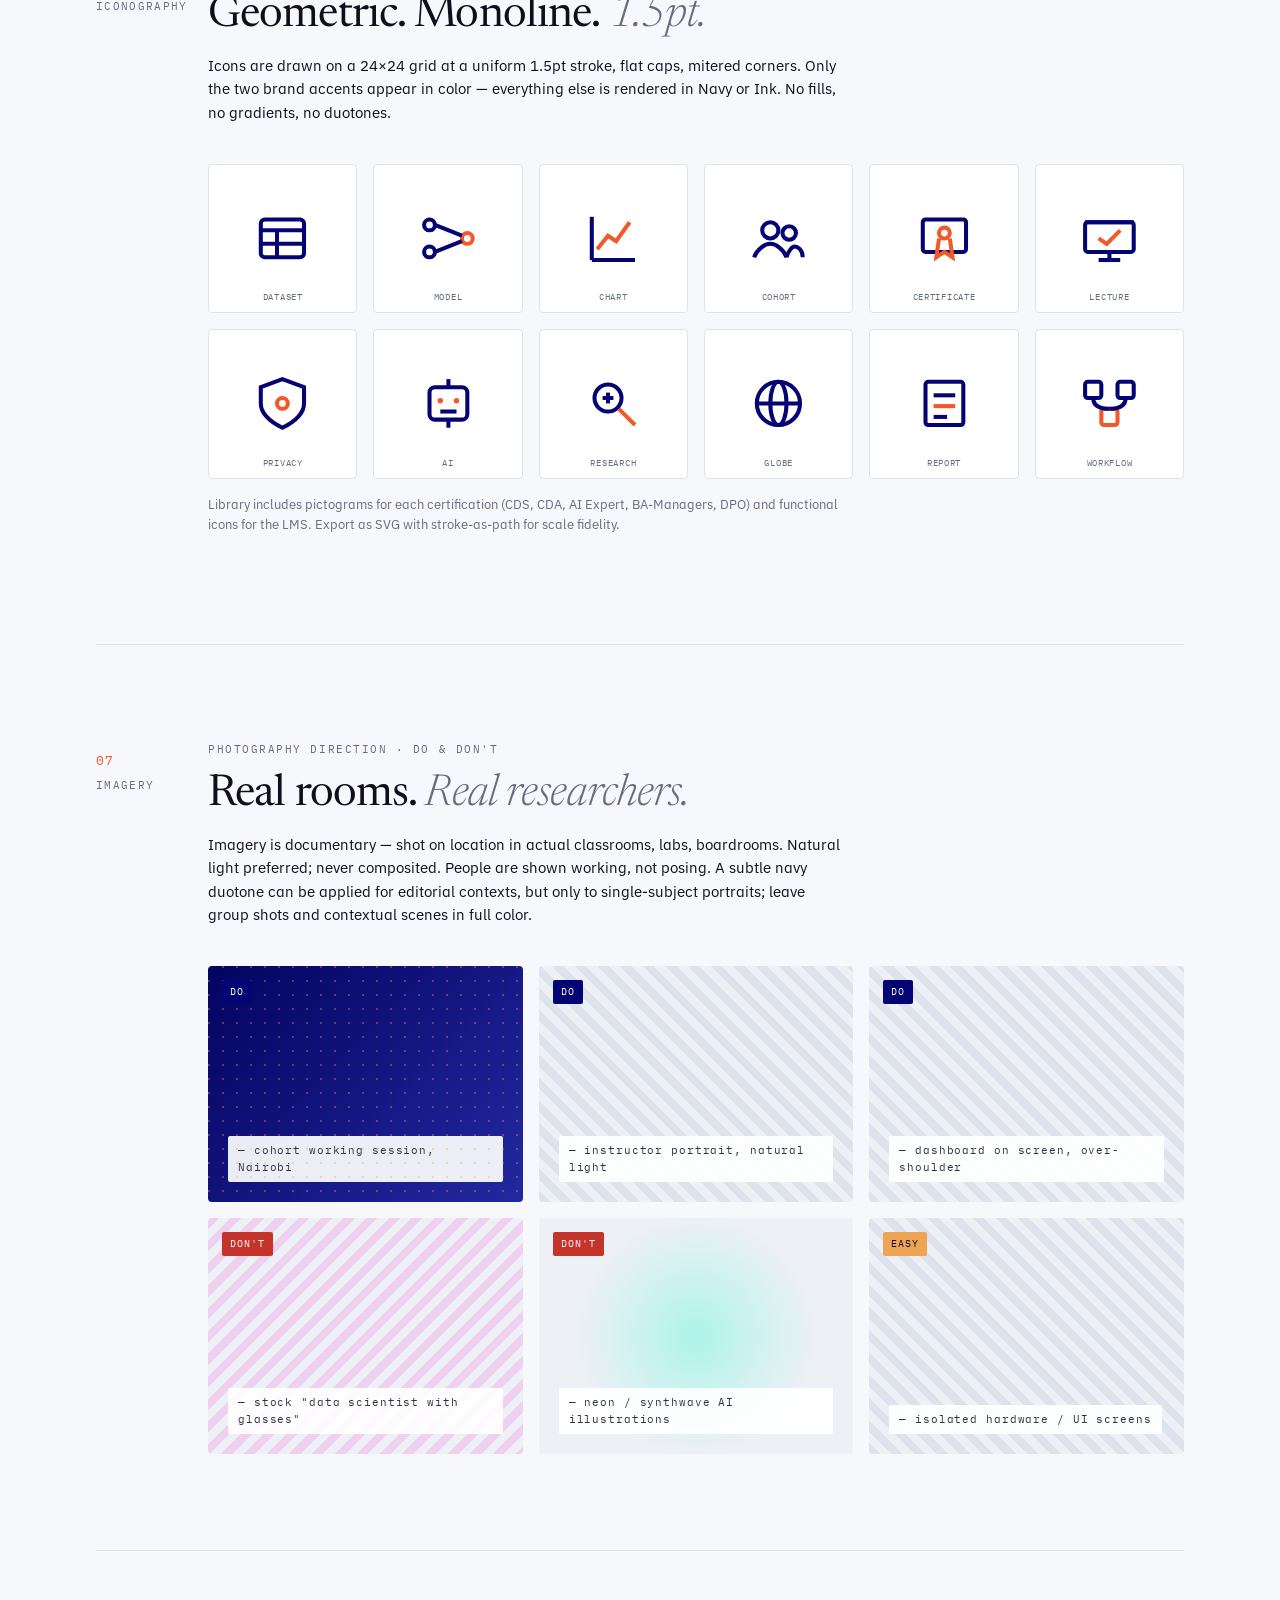
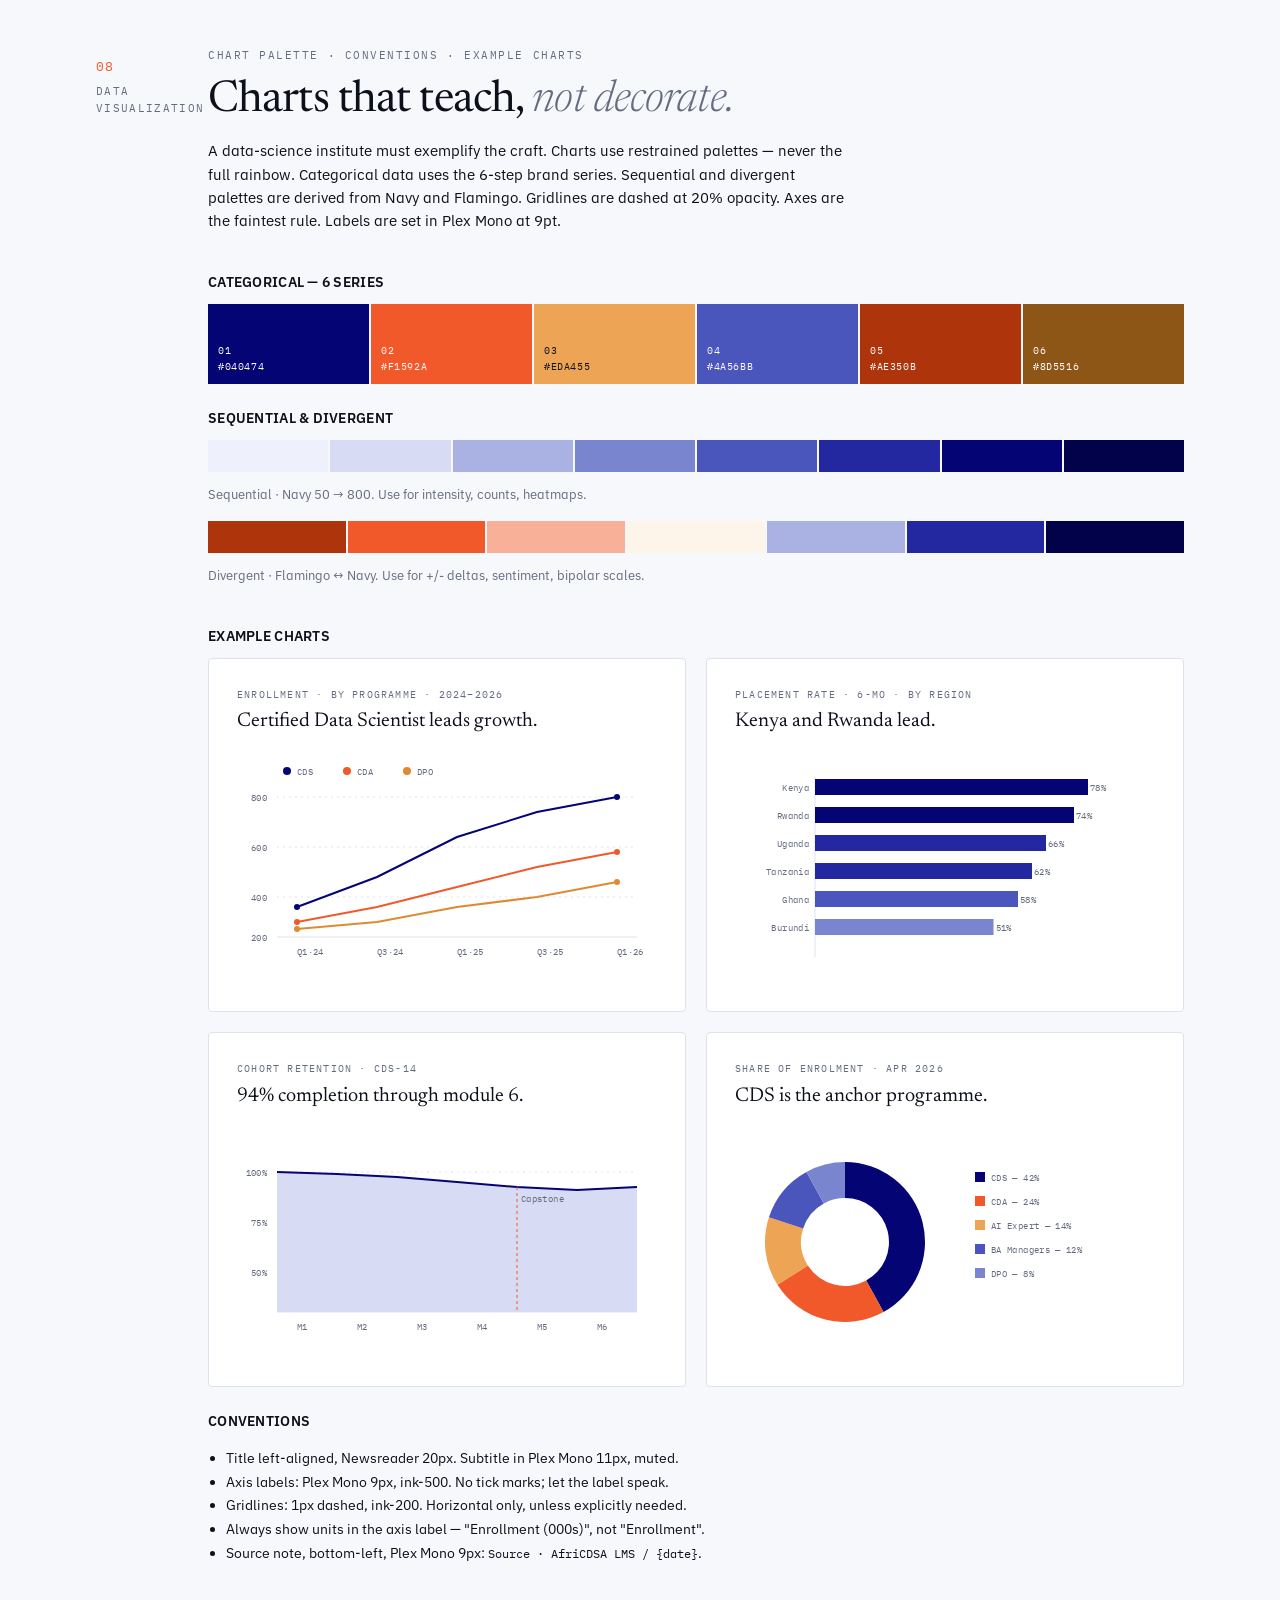
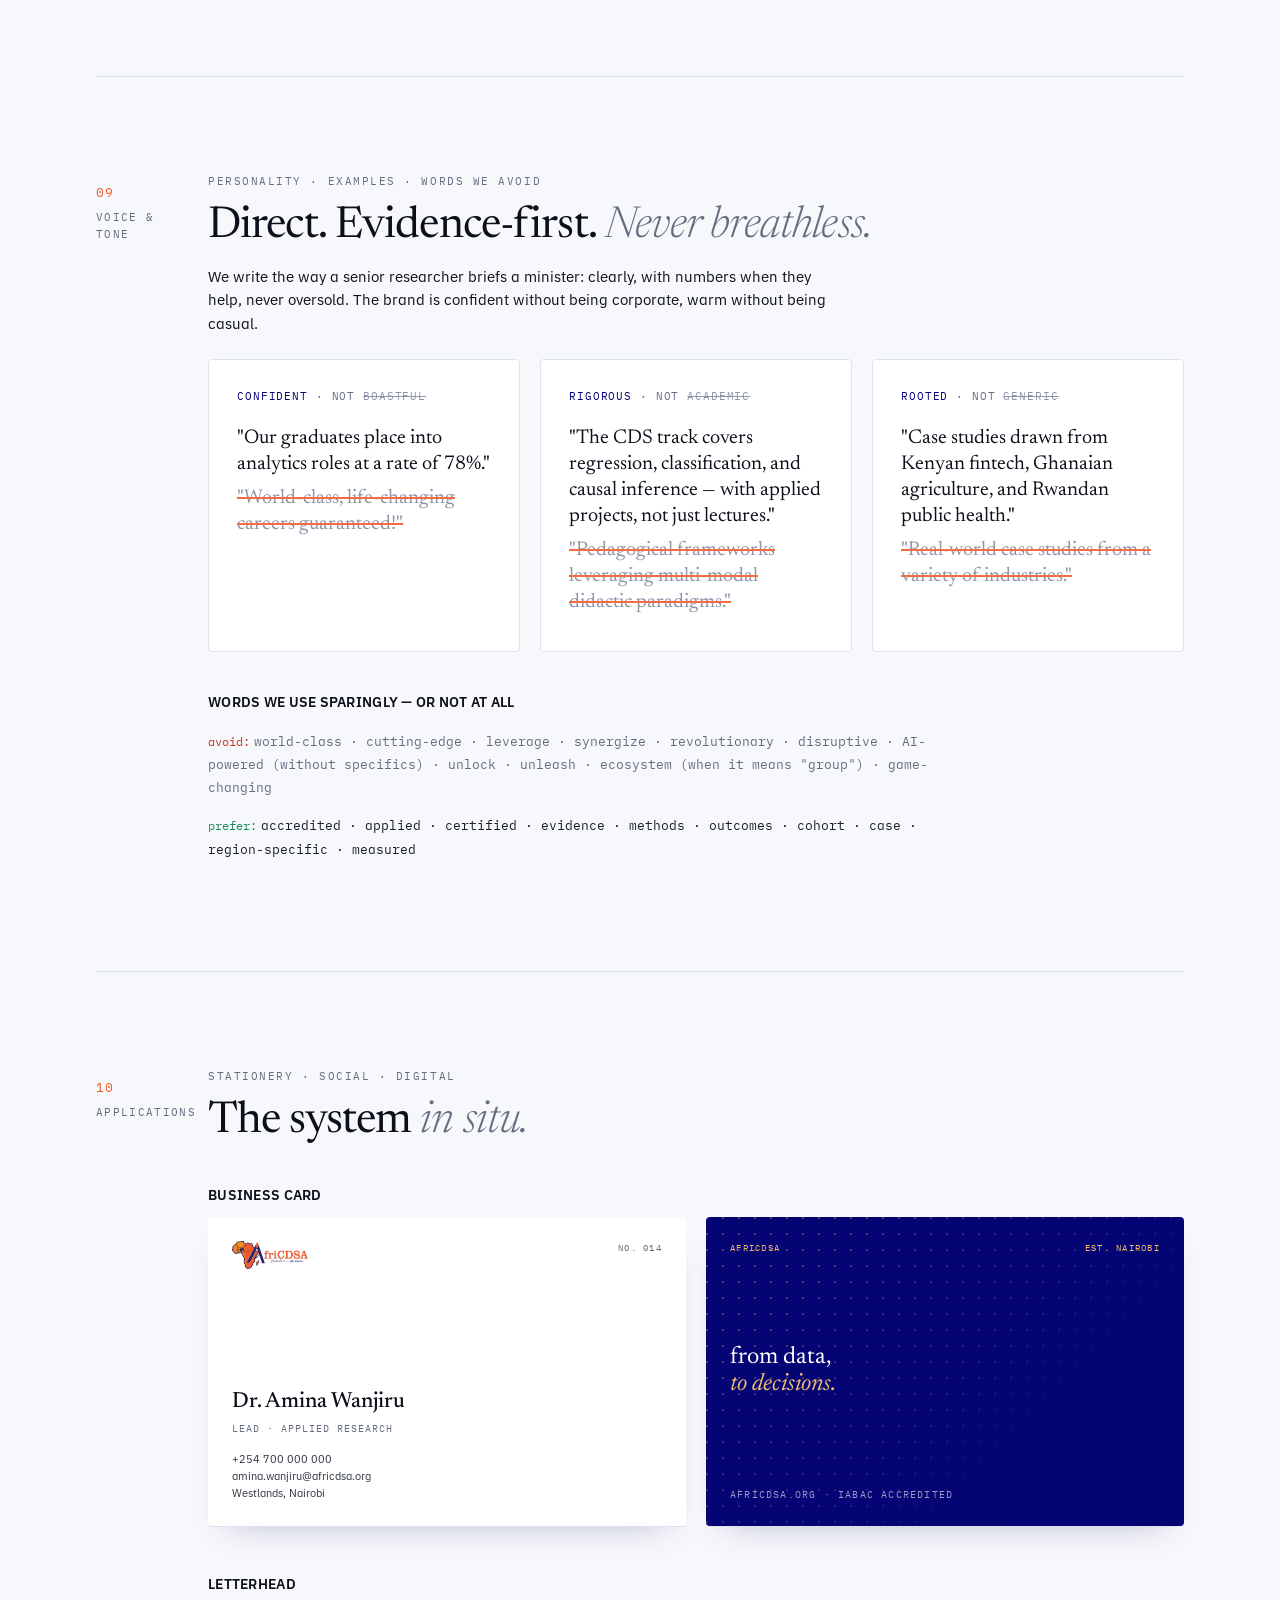
==== commit 25f31f3a: "TOKEN/STREAM: rebuild as uniform heatmap grid with organic cluster distribution" ====
--- a/Brand Kit.html
+++ b/Brand Kit.html
@@ -1202,22 +1202,27 @@
       <!-- Full-width TOKEN / STREAM showcase -->
       <div style="position: relative; margin-top: 28px; border-radius: 8px; overflow: hidden; background: #020244; height: 220px;" id="token-stream-hero" aria-label="TOKEN / STREAM graphic device preview"></div>
 
-      <div style="display: grid; grid-template-columns: repeat(4, 1fr); gap: 16px; margin-top: 20px;">
+      <div style="display: grid; grid-template-columns: repeat(3, 1fr); gap: 16px; margin-top: 20px;">
         <div style="padding: 16px 18px; background: var(--panel); border: 1px solid var(--rule); border-radius: 4px;">
-          <div style="font-family: var(--font-mono); font-size: 10px; letter-spacing: 0.12em; text-transform: uppercase; color: var(--flamingo); margin-bottom: 6px;">Flamingo</div>
-          <p style="font-size: 12px; margin: 0; line-height: 1.5;">Content / high-signal tokens. Nouns, verbs, key terms.</p>
+          <div style="display:flex;align-items:center;gap:8px;margin-bottom:6px;">
+            <span style="display:inline-block;width:32px;height:12px;border-radius:3px;background:#1C2175;"></span>
+            <span style="font-family: var(--font-mono); font-size: 10px; letter-spacing: 0.12em; text-transform: uppercase; color: var(--navy);">Navy base</span>
+          </div>
+          <p style="font-size: 12px; margin: 0; line-height: 1.5;">~70% of cells. Background layer — structural, stop, and low-signal tokens.</p>
         </div>
         <div style="padding: 16px 18px; background: var(--panel); border: 1px solid var(--rule); border-radius: 4px;">
-          <div style="font-family: var(--font-mono); font-size: 10px; letter-spacing: 0.12em; text-transform: uppercase; color: var(--navy); margin-bottom: 6px;">Navy</div>
-          <p style="font-size: 12px; margin: 0; line-height: 1.5;">Structural / stop tokens. Punctuation, articles, connectors.</p>
+          <div style="display:flex;align-items:center;gap:8px;margin-bottom:6px;">
+            <span style="display:inline-block;width:32px;height:12px;border-radius:3px;background:#D95E25;"></span>
+            <span style="font-family: var(--font-mono); font-size: 10px; letter-spacing: 0.12em; text-transform: uppercase; color: #C04E1A;">Orange</span>
+          </div>
+          <p style="font-size: 12px; margin: 0; line-height: 1.5;">High-activity clusters — content tokens, named entities, high-frequency terms.</p>
         </div>
         <div style="padding: 16px 18px; background: var(--panel); border: 1px solid var(--rule); border-radius: 4px;">
-          <div style="font-family: var(--font-mono); font-size: 10px; letter-spacing: 0.12em; text-transform: uppercase; color: var(--sand); margin-bottom: 6px;">Sand</div>
-          <p style="font-size: 12px; margin: 0; line-height: 1.5;">Named entities, numbers, and proper nouns.</p>
-        </div>
-        <div style="padding: 16px 18px; background: var(--panel); border: 1px solid var(--rule); border-radius: 4px;">
-          <div style="font-family: var(--font-mono); font-size: 10px; letter-spacing: 0.12em; text-transform: uppercase; color: #7278C5; margin-bottom: 6px;">Iris</div>
-          <p style="font-size: 12px; margin: 0; line-height: 1.5;">Sub-word pieces and continuation tokens.</p>
+          <div style="display:flex;align-items:center;gap:8px;margin-bottom:6px;">
+            <span style="display:inline-block;width:32px;height:12px;border-radius:3px;background:#C8B898;"></span>
+            <span style="font-family: var(--font-mono); font-size: 10px; letter-spacing: 0.12em; text-transform: uppercase; color: #8A7A5A;">Beige</span>
+          </div>
+          <p style="font-size: 12px; margin: 0; line-height: 1.5;">Medium-activity zones — rare words, proper nouns, boundary tokens.</p>
         </div>
       </div>
       <p class="small" style="margin-top: 14px;">Scale the brick height with <span class="mono">--token-bh</span> (default <span class="mono">13px</span>) and gap with <span class="mono">--token-vg</span> (default <span class="mono">4px</span>). On dark fields only — never render on light or sand backgrounds.</p>
@@ -1605,24 +1610,42 @@
 
 const patterns = {
   'pat-17': (()=>{
-    // Token / Stream — mosaic of variable-width NLP-style tokens on deep navy
-    const C = ['#F1592A','#F1592A','#3B41B2','#3B41B2','#3B41B2','#7278C5','#C4C7E6','#EDA455','#8C91CC'];
-    const BH = 13, VG = 4;
-    const WS = [14,26,20,34,22,30,16,40,24,18,28,12,22,32,18,24];
-    let s = '';
-    for (let r = 0; r < 17; r++) {
-      const y = 9 + r * (BH + VG);
-      let x = 5, c = 0;
-      while (x < 396) {
-        const w = WS[(r * 7 + c * 11) % WS.length];
-        const capped = Math.min(w, 395 - x);
-        if (capped < 6) { x += capped + 4; c++; continue; }
-        const ci = (r * 5 + c * 3 + Math.floor(r / 4)) % C.length;
-        s += `<rect x='${x}' y='${y}' width='${capped}' height='${BH}' rx='2.5' fill='${C[ci]}'  opacity='0.9'/>`;
-        x += w + 4; c++;
+    // TOKEN / STREAM — uniform heatmap grid, cluster-based organic highlights
+    const W=400, H=300, CW=20, CH=12, GX=3, GY=3;
+    const COLS=Math.floor(W/(CW+GX)), ROWS=Math.floor(H/(CH+GY));
+    const OX=(W-COLS*(CW+GX)+GX)/2, OY=(H-ROWS*(CH+GY)+GY)/2;
+    // Hotspot clusters [nx, ny, radius, type: 'o'=orange 'b'=beige]
+    const hot=[
+      [0.12,0.25,0.16,'o'],[0.55,0.18,0.13,'o'],[0.78,0.62,0.14,'o'],
+      [0.30,0.78,0.11,'o'],[0.90,0.38,0.09,'o'],[0.65,0.88,0.10,'o'],
+      [0.20,0.55,0.09,'b'],[0.70,0.38,0.10,'b'],[0.45,0.65,0.08,'b'],
+      [0.88,0.78,0.08,'b']
+    ];
+    let s='';
+    for(let r=0;r<ROWS;r++){
+      for(let c=0;c<COLS;c++){
+        const nx=c/COLS, ny=r/ROWS;
+        const px=OX+c*(CW+GX), py=OY+r*(CH+GY);
+        let best=0, typ='n';
+        hot.forEach(([hx,hy,hr,ht])=>{
+          const d=Math.sqrt((nx-hx)**2+(ny-hy)**2);
+          const inf=Math.max(0,1-d/hr);
+          if(inf>best){best=inf;typ=ht;}
+        });
+        // Per-cell pseudo-random jitter for organic edges
+        const jit=((r*17+c*11)%23)/23*0.22;
+        const eff=best+jit;
+        let f='#1C2175', o=0.80;
+        if(eff>0.68){ f=typ==='o'?'#D95E25':'#C8B898'; o=0.90; }
+        else if(eff>0.42){ f=typ==='o'?'#A84420':'#A89070'; o=0.75; }
+        s+=`<rect x='${px.toFixed(1)}' y='${py.toFixed(1)}' width='${CW}' height='${CH}' rx='3' fill='${f}' opacity='${o}'/>`;
       }
     }
-    return patternSvg('17', `<rect width='400' height='300' fill='#020244'/>${s}`);
+    // Label badge baked into SVG
+    const lx=10, ly=H-28, lw=132, lh=19;
+    s+=`<rect x='${lx}' y='${ly}' width='${lw}' height='${lh}' rx='9.5' fill='#EBE8DC' opacity='0.93'/>`;
+    s+=`<text x='${lx+10}' y='${ly+13}' font-family='monospace' font-size='8' fill='#0C1152' letter-spacing='1'>17 · TOKEN / STREAM</text>`;
+    return patternSvg('17', `<rect width='${W}' height='${H}' fill='#010128'/>${s}`);
   })(),
 
   'pat-01': patternSvg('01', `
@@ -1739,31 +1762,44 @@
   if (el) el.insertAdjacentHTML('afterbegin', svg);
 });
 
-// ---------- TOKEN / STREAM hero (full-width showcase) ----------
+// ---------- TOKEN / STREAM hero (full-width uniform-grid heatmap) ----------
 (()=>{
   const hero = document.getElementById('token-stream-hero');
   if (!hero) return;
-  const C = ['#F1592A','#F1592A','#3B41B2','#3B41B2','#3B41B2','#7278C5','#C4C7E6','#EDA455','#8C91CC'];
-  const BH = 16, VG = 5;
-  const WS = [14,30,22,42,26,36,18,50,28,20,34,12,24,38,18,28];
-  let s = '';
-  const W = 1200, H = 220;
-  for (let r = 0; r < 11; r++) {
-    const y = 8 + r * (BH + VG);
-    let x = 6, c = 0;
-    while (x < W - 5) {
-      const w = WS[(r * 7 + c * 11) % WS.length];
-      const capped = Math.min(w, W - 6 - x);
-      if (capped < 6) { x += capped + 4; c++; continue; }
-      const ci = (r * 5 + c * 3 + Math.floor(r / 4)) % C.length;
-      s += `<rect x='${x}' y='${y}' width='${capped}' height='${BH}' rx='2.5' fill='${C[ci]}' opacity='0.9'/>`;
-      x += w + 5; c++;
+  const W=1200, H=220, CW=20, CH=12, GX=3, GY=3;
+  const COLS=Math.floor(W/(CW+GX)), ROWS=Math.floor(H/(CH+GY));
+  const OX=(W-COLS*(CW+GX)+GX)/2, OY=(H-ROWS*(CH+GY)+GY)/2;
+  // More hotspots spread across wider canvas for visual rhythm
+  const hot=[
+    [0.06,0.30,0.11,'o'],[0.18,0.65,0.10,'o'],[0.30,0.20,0.12,'o'],
+    [0.42,0.72,0.09,'o'],[0.55,0.38,0.13,'o'],[0.67,0.55,0.10,'o'],
+    [0.78,0.22,0.11,'o'],[0.88,0.68,0.09,'o'],[0.96,0.40,0.08,'o'],
+    [0.12,0.45,0.09,'b'],[0.25,0.82,0.08,'b'],[0.48,0.50,0.08,'b'],
+    [0.60,0.80,0.10,'b'],[0.74,0.35,0.08,'b'],[0.92,0.20,0.07,'b']
+  ];
+  let s='';
+  for(let r=0;r<ROWS;r++){
+    for(let c=0;c<COLS;c++){
+      const nx=c/COLS, ny=r/ROWS;
+      const px=OX+c*(CW+GX), py=OY+r*(CH+GY);
+      let best=0, typ='n';
+      hot.forEach(([hx,hy,hr,ht])=>{
+        const d=Math.sqrt((nx-hx)**2+(ny-hy)**2);
+        const inf=Math.max(0,1-d/hr);
+        if(inf>best){best=inf;typ=ht;}
+      });
+      const jit=((r*17+c*11)%23)/23*0.22;
+      const eff=best+jit;
+      let f='#1C2175', o=0.80;
+      if(eff>0.68){ f=typ==='o'?'#D95E25':'#C8B898'; o=0.90; }
+      else if(eff>0.42){ f=typ==='o'?'#A84420':'#A89070'; o=0.75; }
+      s+=`<rect x='${px.toFixed(1)}' y='${py.toFixed(1)}' width='${CW}' height='${CH}' rx='3' fill='${f}' opacity='${o}'/>`;
     }
   }
-  const svg = `<svg xmlns='http://www.w3.org/2000/svg' viewBox='0 0 ${W} ${H}' preserveAspectRatio='xMidYMid slice' style='position:absolute;inset:0;width:100%;height:100%;'><rect width='${W}' height='${H}' fill='#020244'/>${s}<rect width='${W}' height='${H}' fill='url(#ts-fade)'/><defs><linearGradient id='ts-fade' x1='0' y1='0' x2='1' y2='0'><stop offset='0%' stop-color='#020244' stop-opacity='0.55'/><stop offset='30%' stop-color='#020244' stop-opacity='0'/><stop offset='70%' stop-color='#020244' stop-opacity='0'/><stop offset='100%' stop-color='#020244' stop-opacity='0.55'/></linearGradient></defs></svg>`;
+  const svg=`<svg xmlns='http://www.w3.org/2000/svg' viewBox='0 0 ${W} ${H}' preserveAspectRatio='xMidYMid slice' style='position:absolute;inset:0;width:100%;height:100%;'><rect width='${W}' height='${H}' fill='#010128'/>${s}</svg>`;
   hero.insertAdjacentHTML('afterbegin', svg);
-  // overlay label
-  hero.insertAdjacentHTML('beforeend', `<div style="position:absolute;bottom:16px;left:20px;font-family:var(--font-mono);font-size:10px;letter-spacing:0.14em;text-transform:uppercase;color:rgba(255,255,255,0.55);">17 · TOKEN / STREAM · AfriCDSA graphic device</div>`);
+  // Floating label badge
+  hero.insertAdjacentHTML('beforeend', `<div style="position:absolute;bottom:14px;left:14px;background:#EBE8DC;border-radius:20px;padding:5px 14px;font-family:var(--font-mono);font-size:10px;letter-spacing:0.08em;color:#0C1152;line-height:1;">17 · TOKEN / STREAM</div>`);
 })();
 
 // ---------- Icon grid ----------
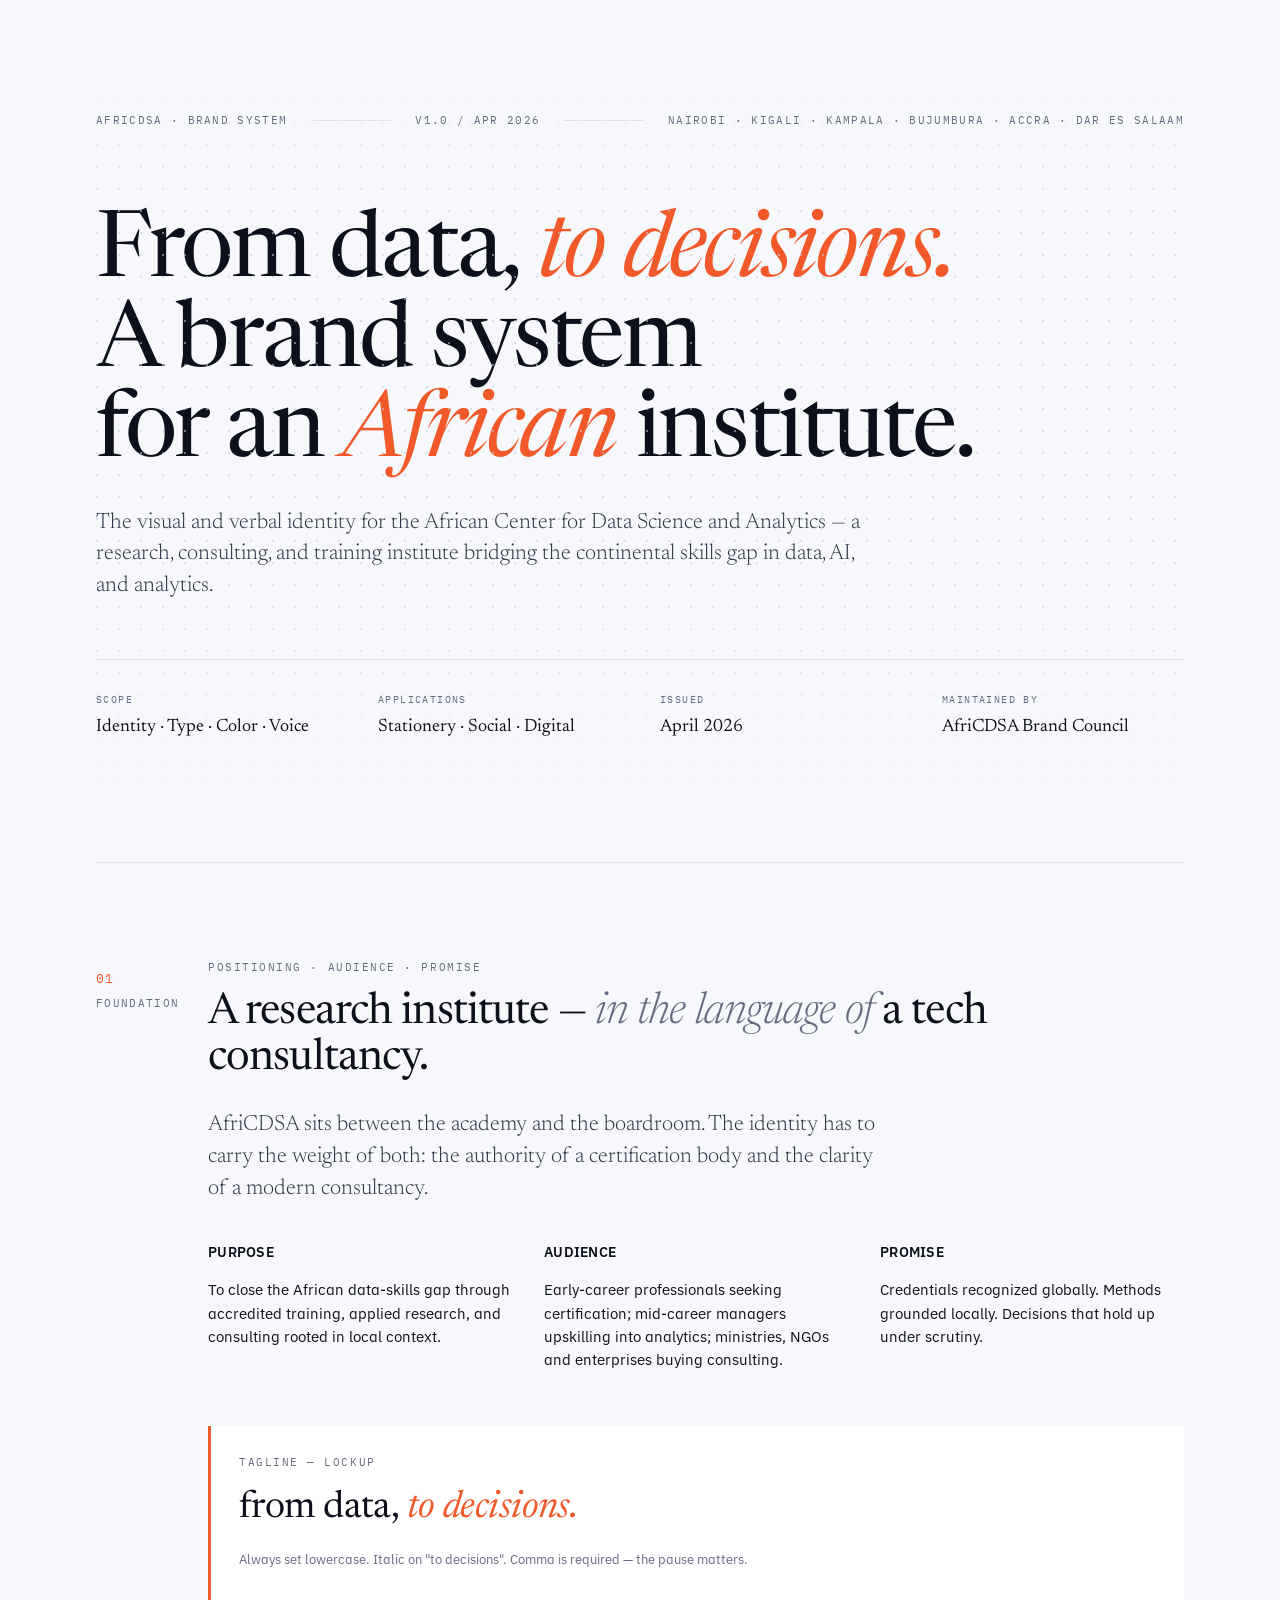
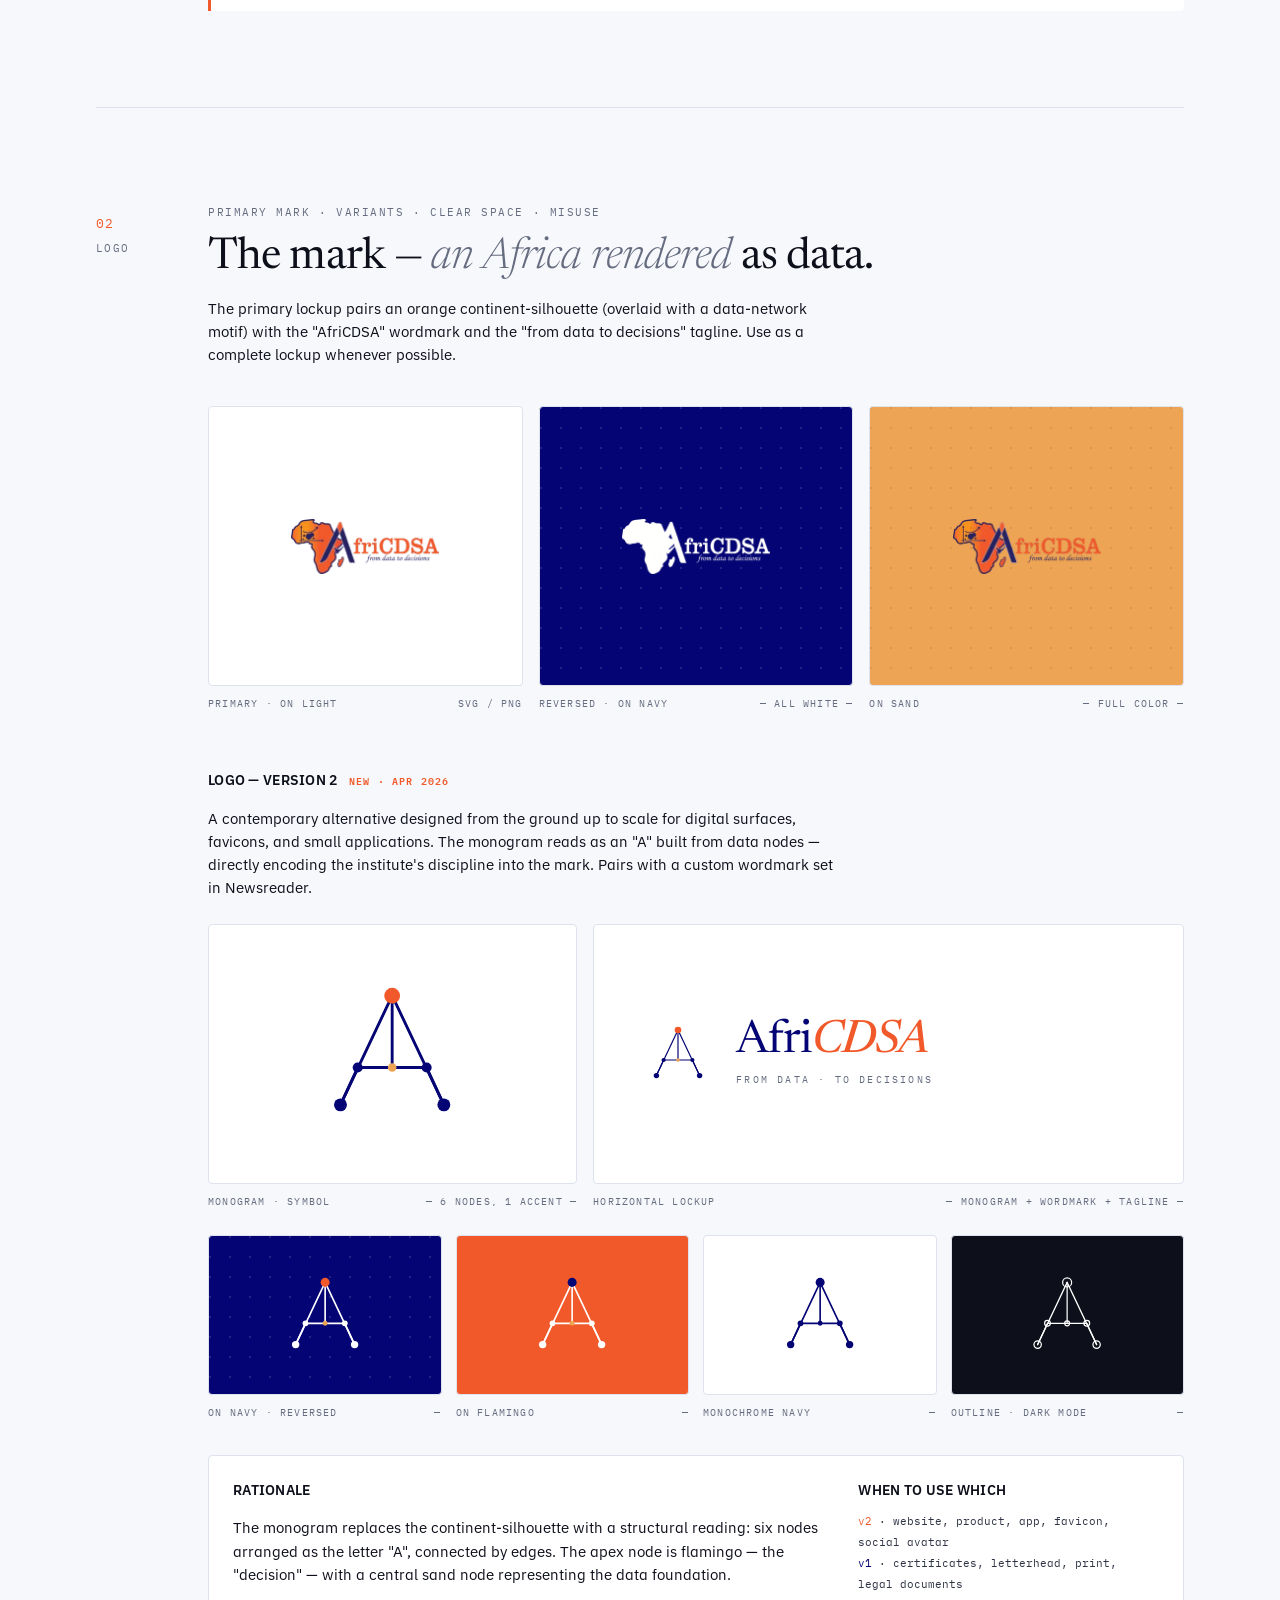
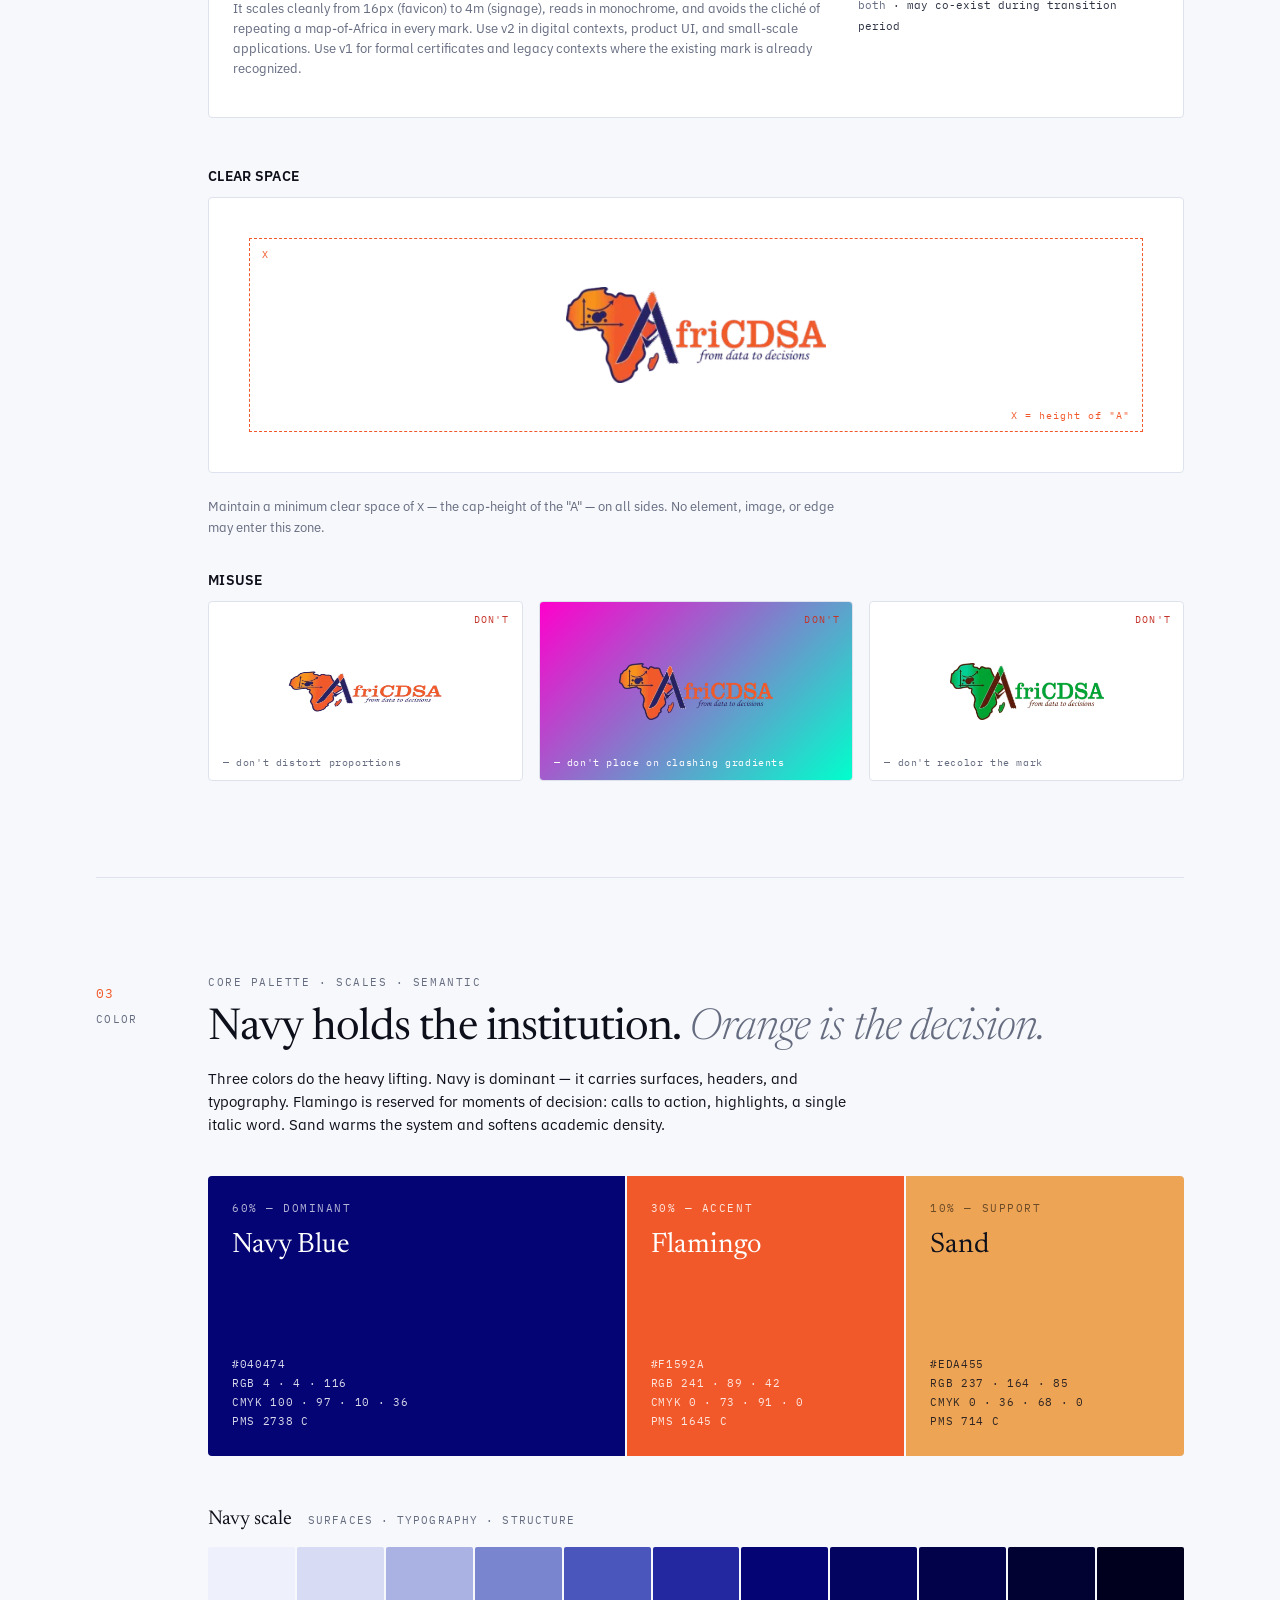
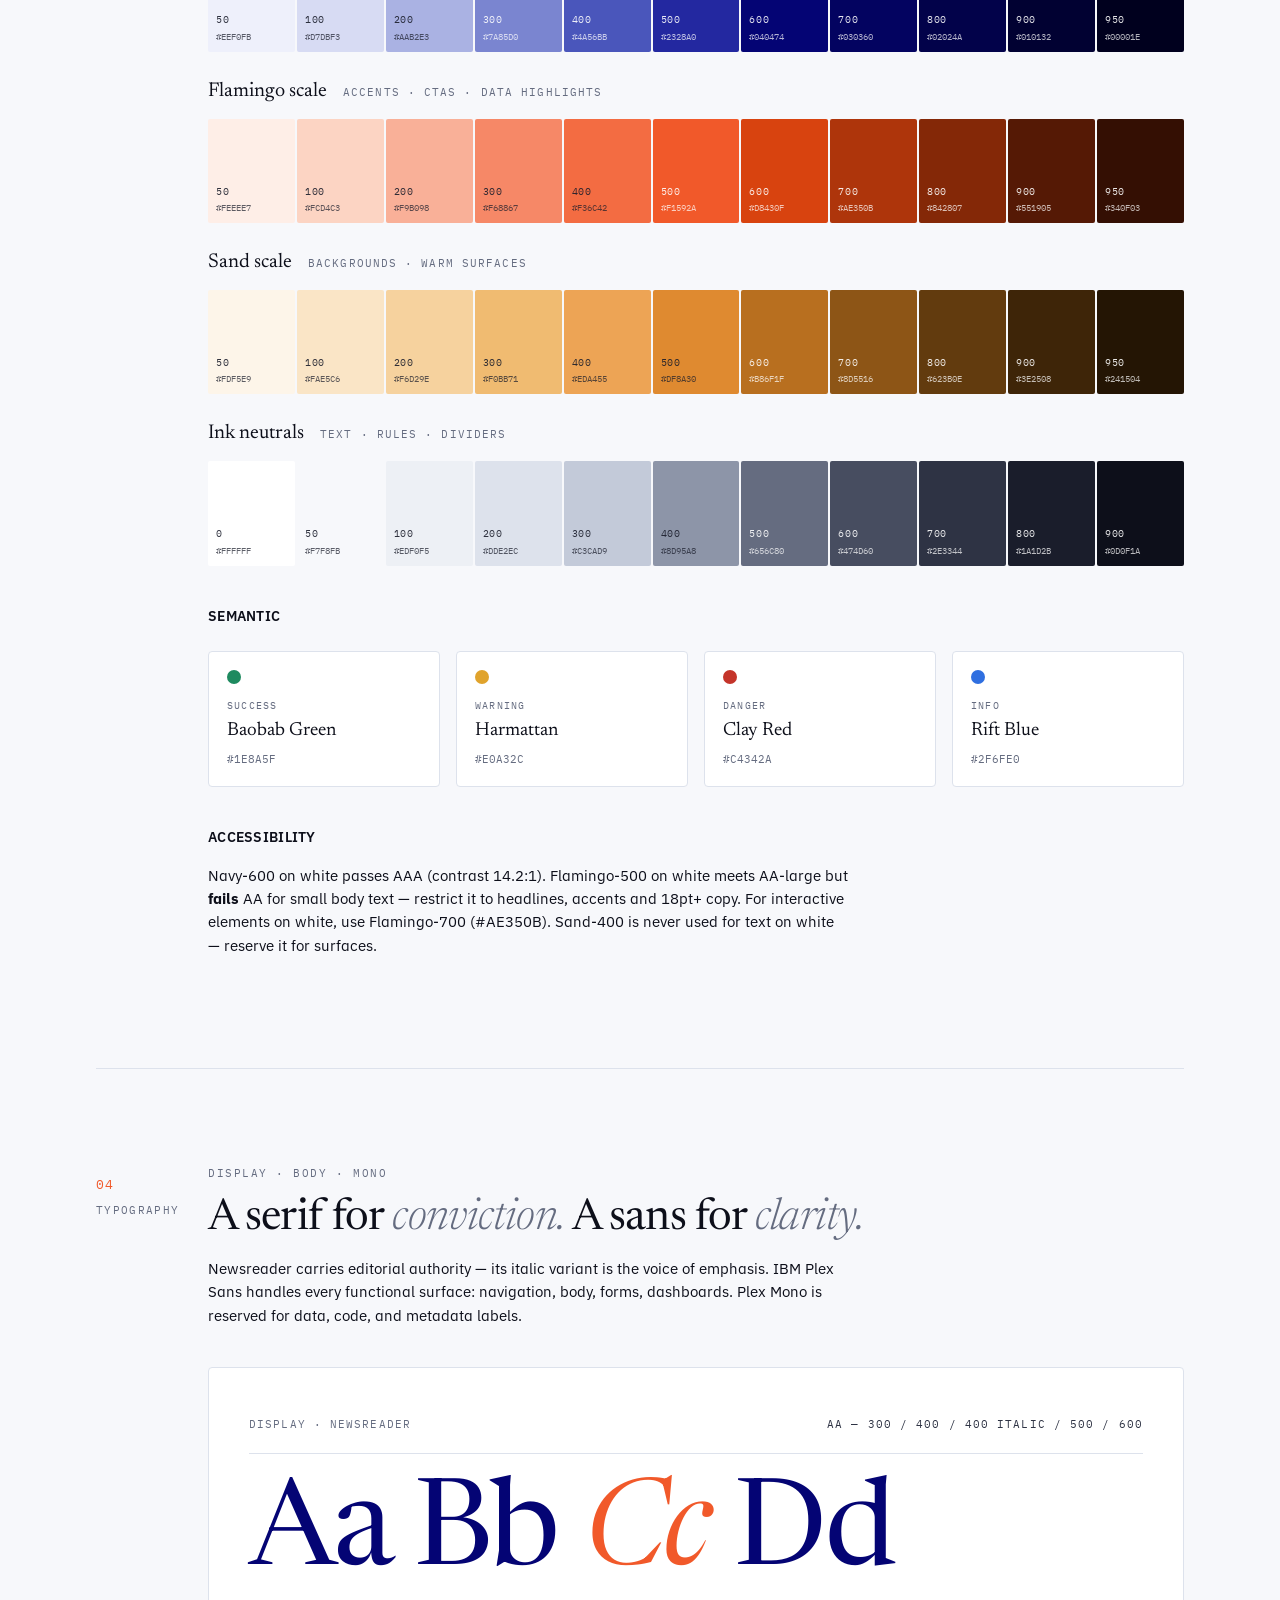
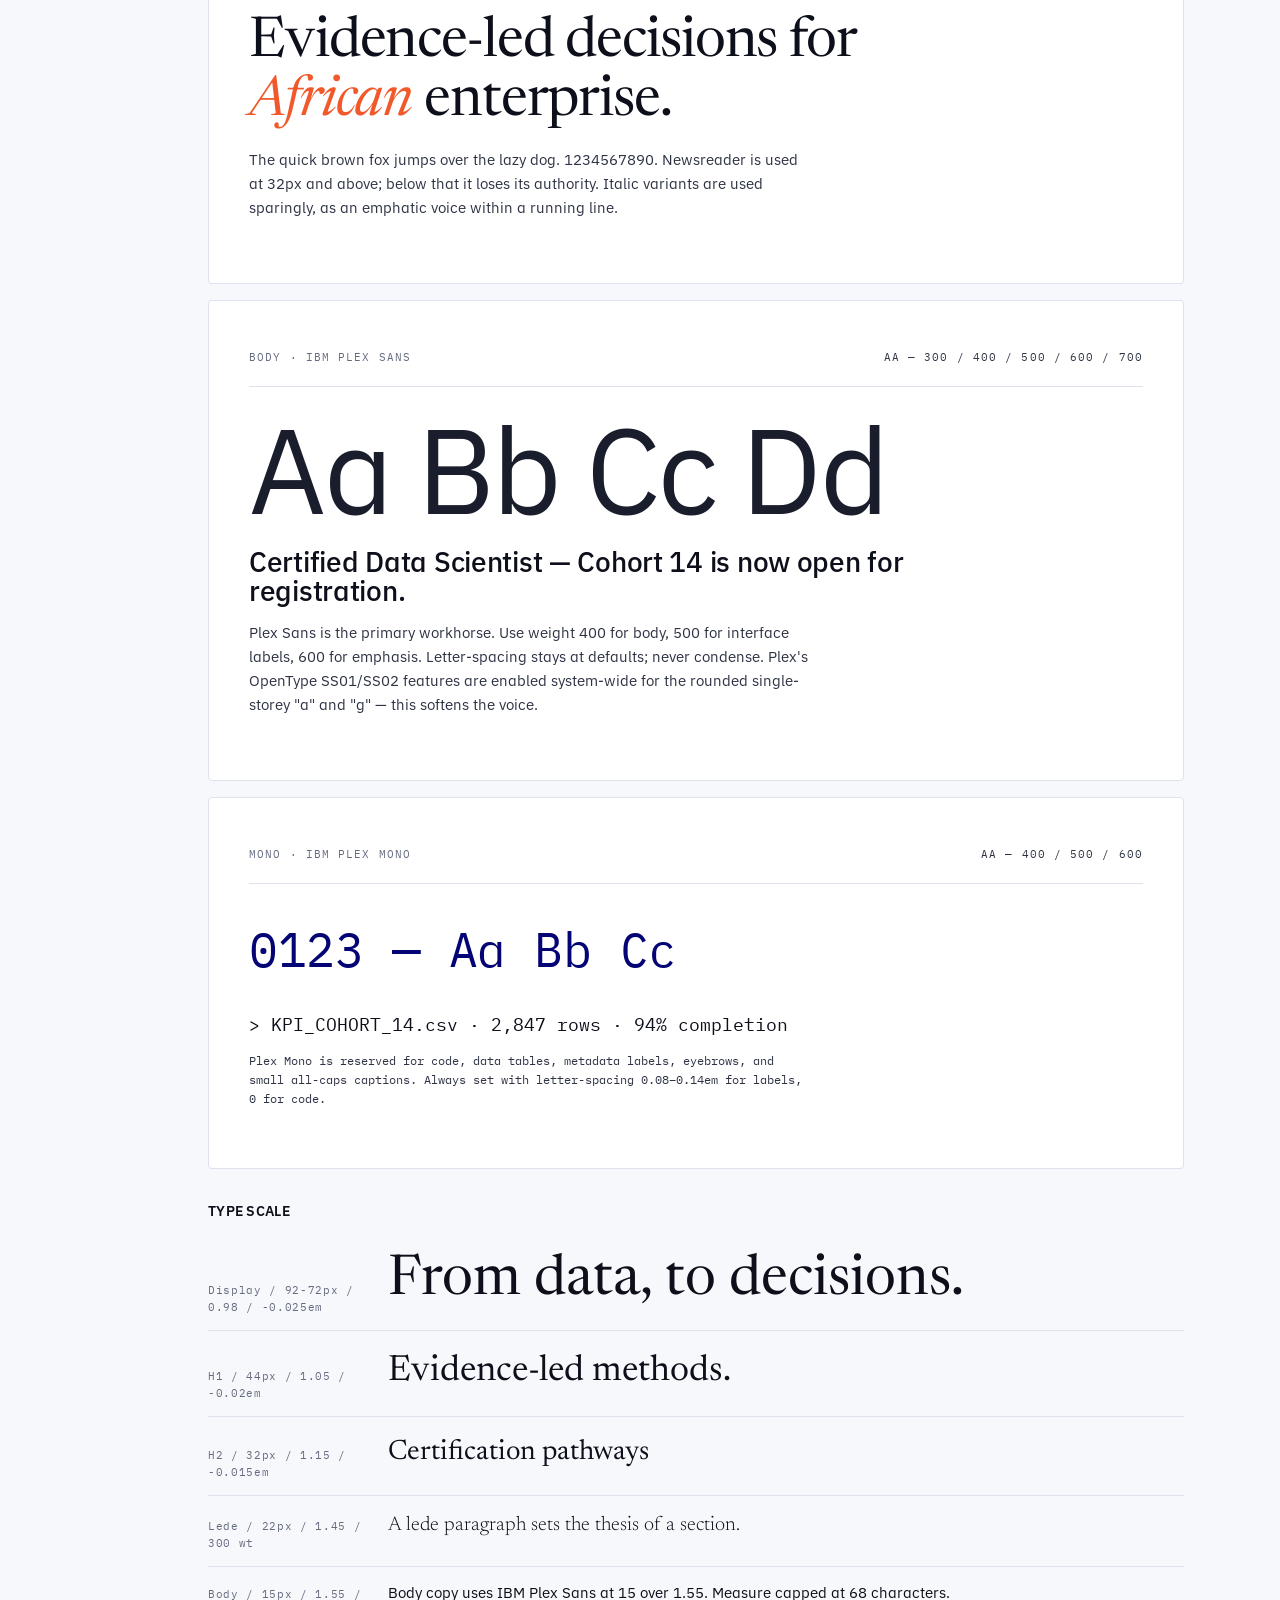
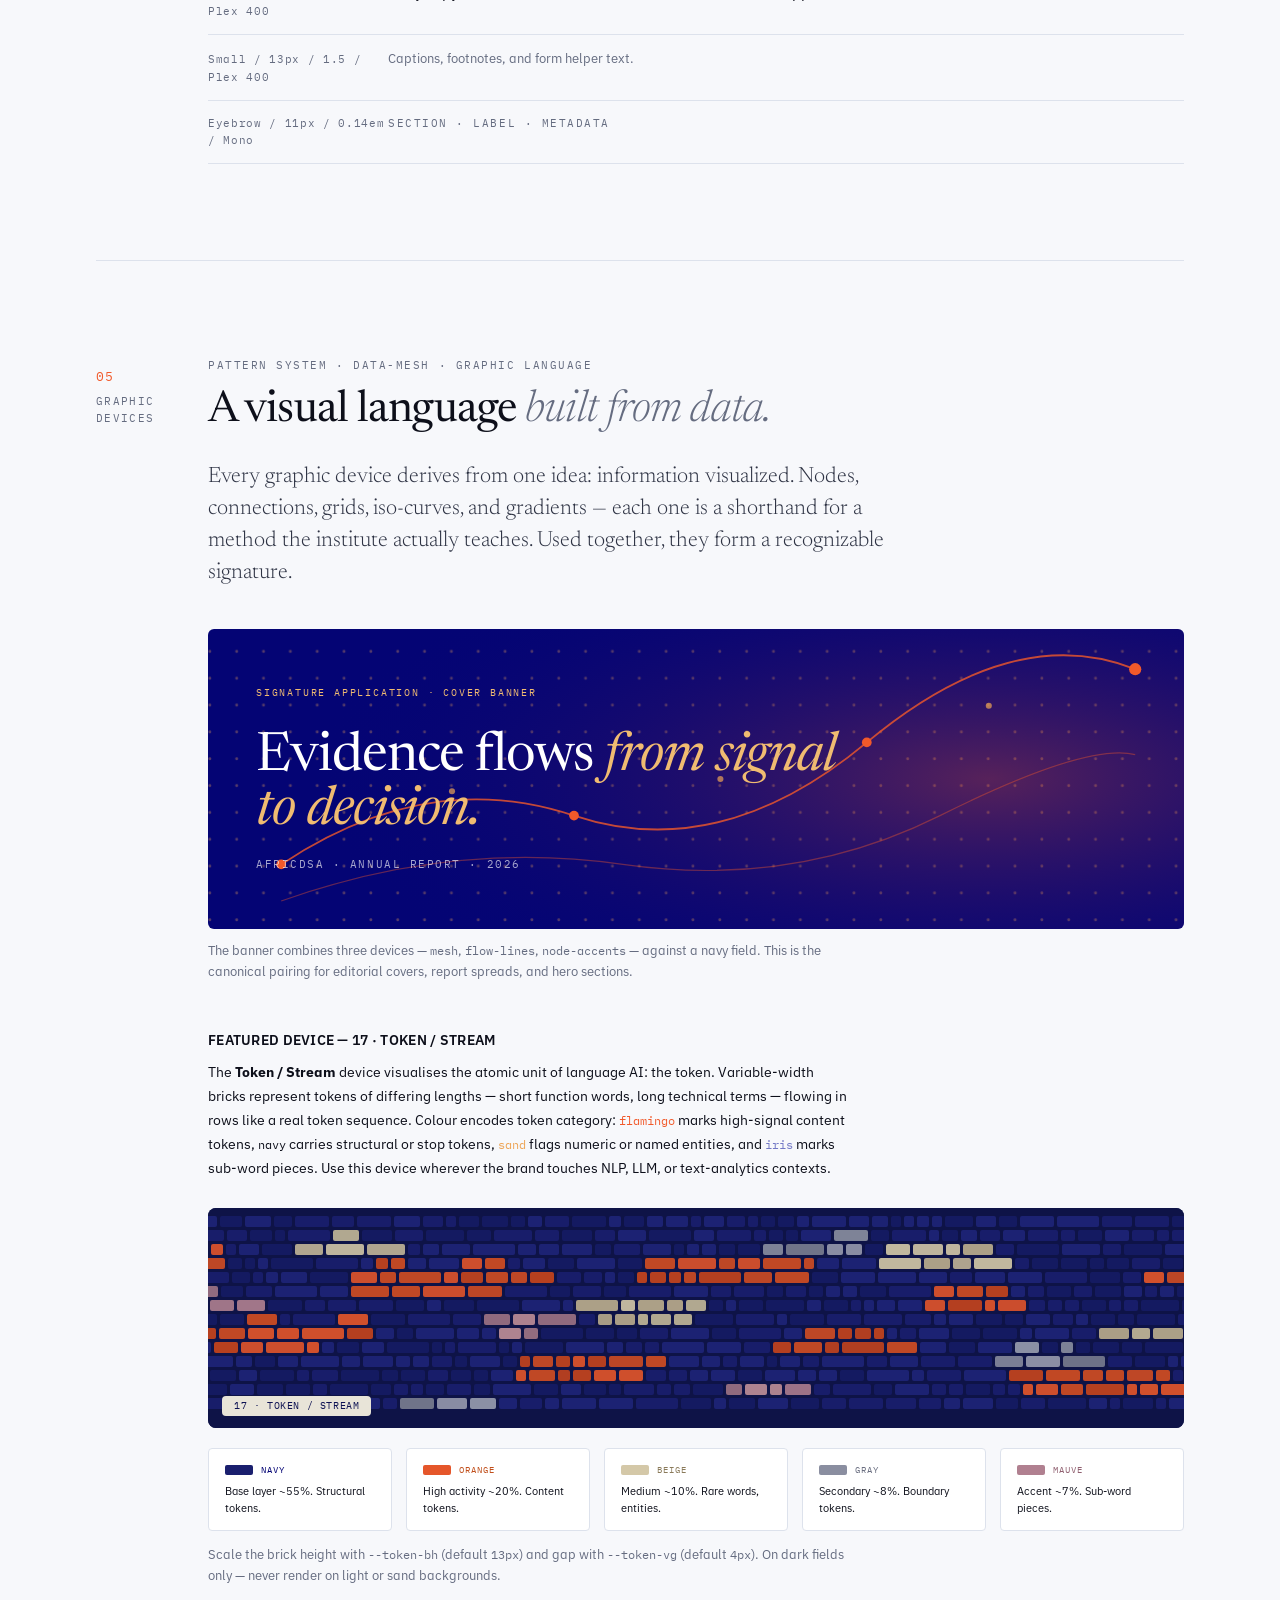
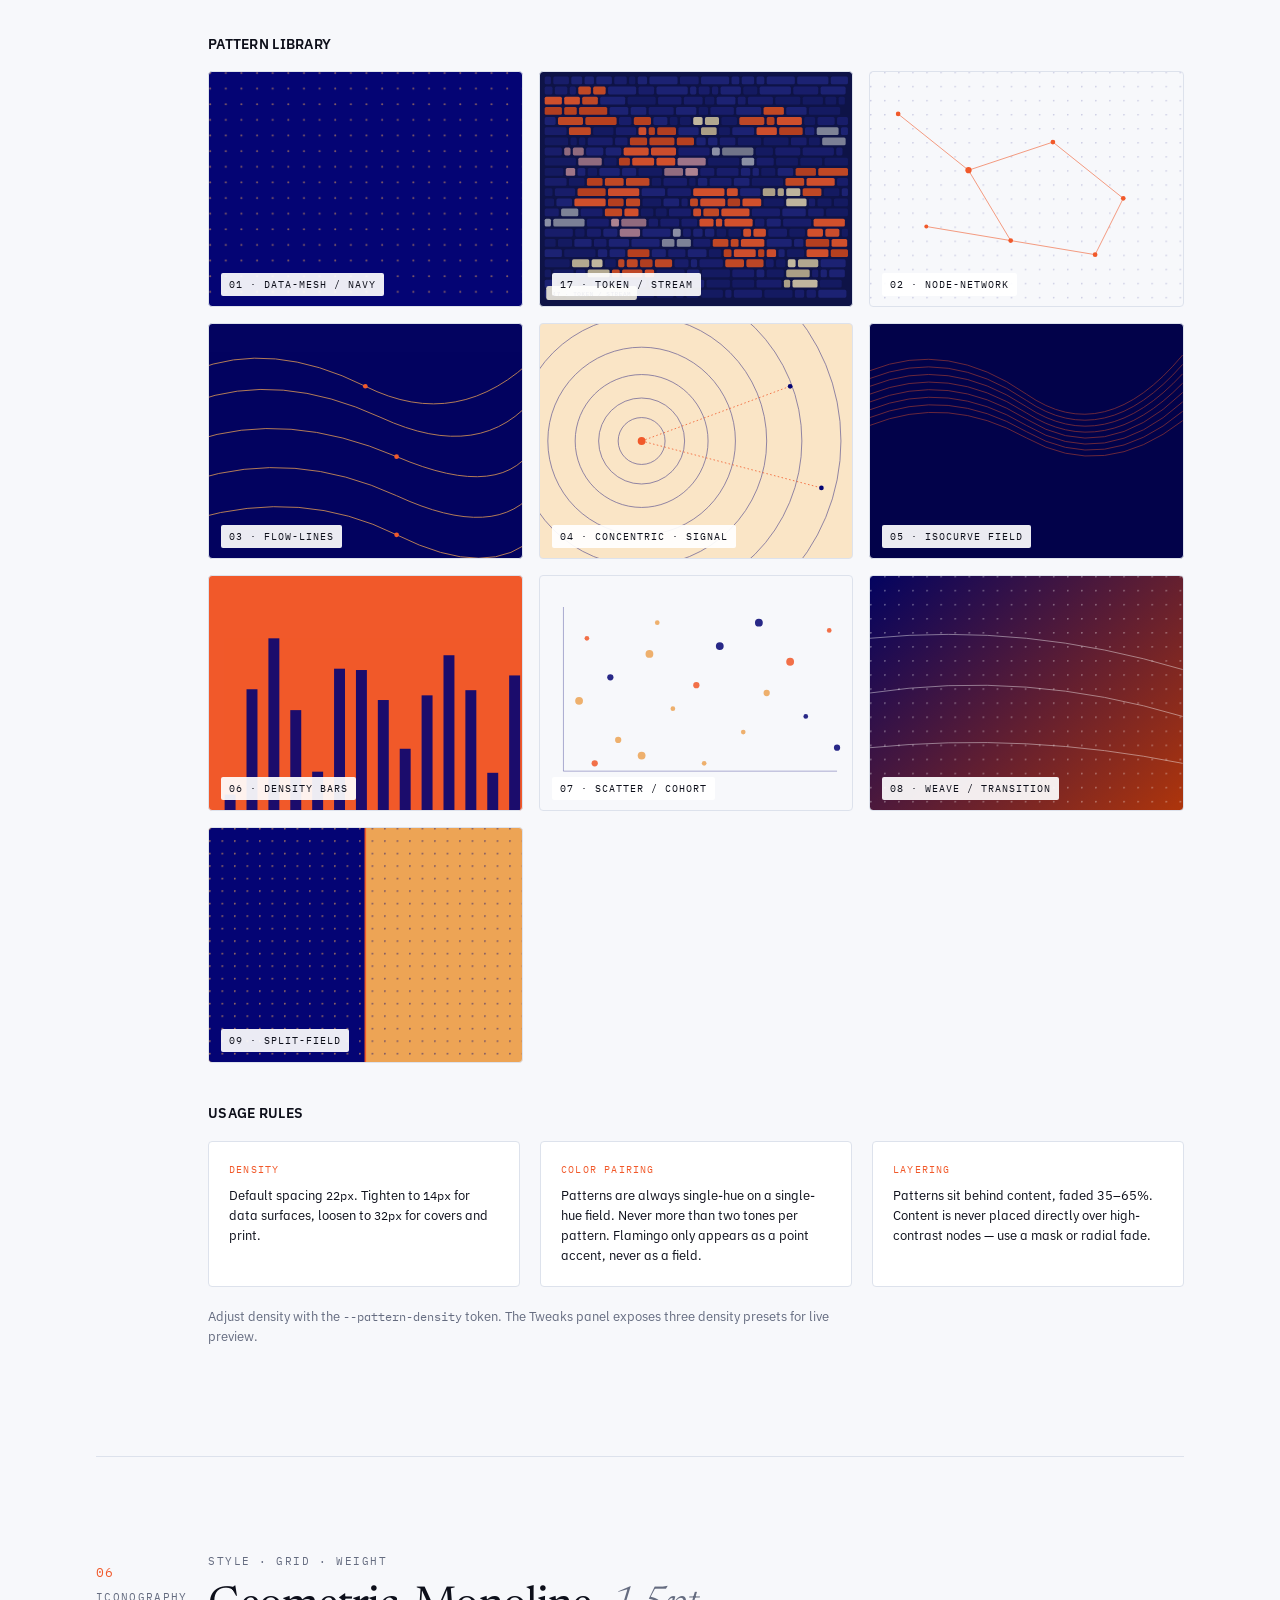
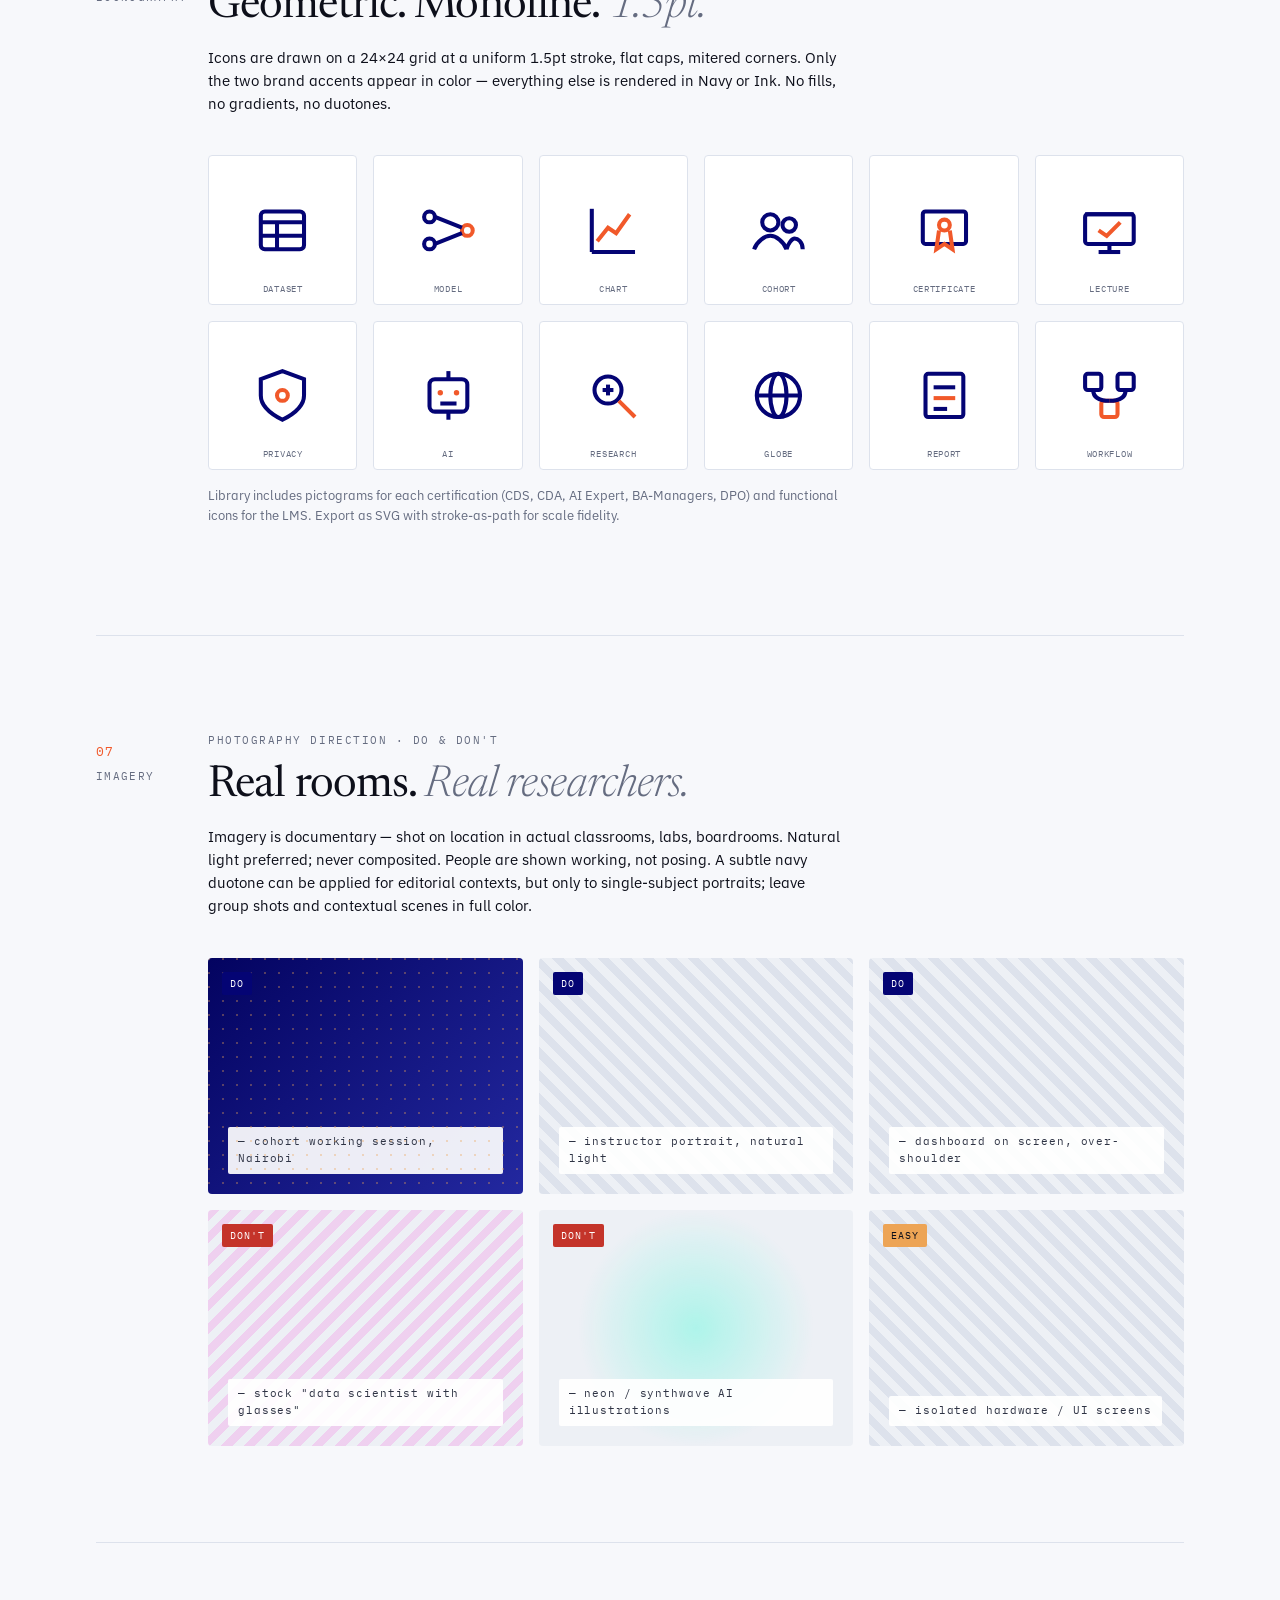
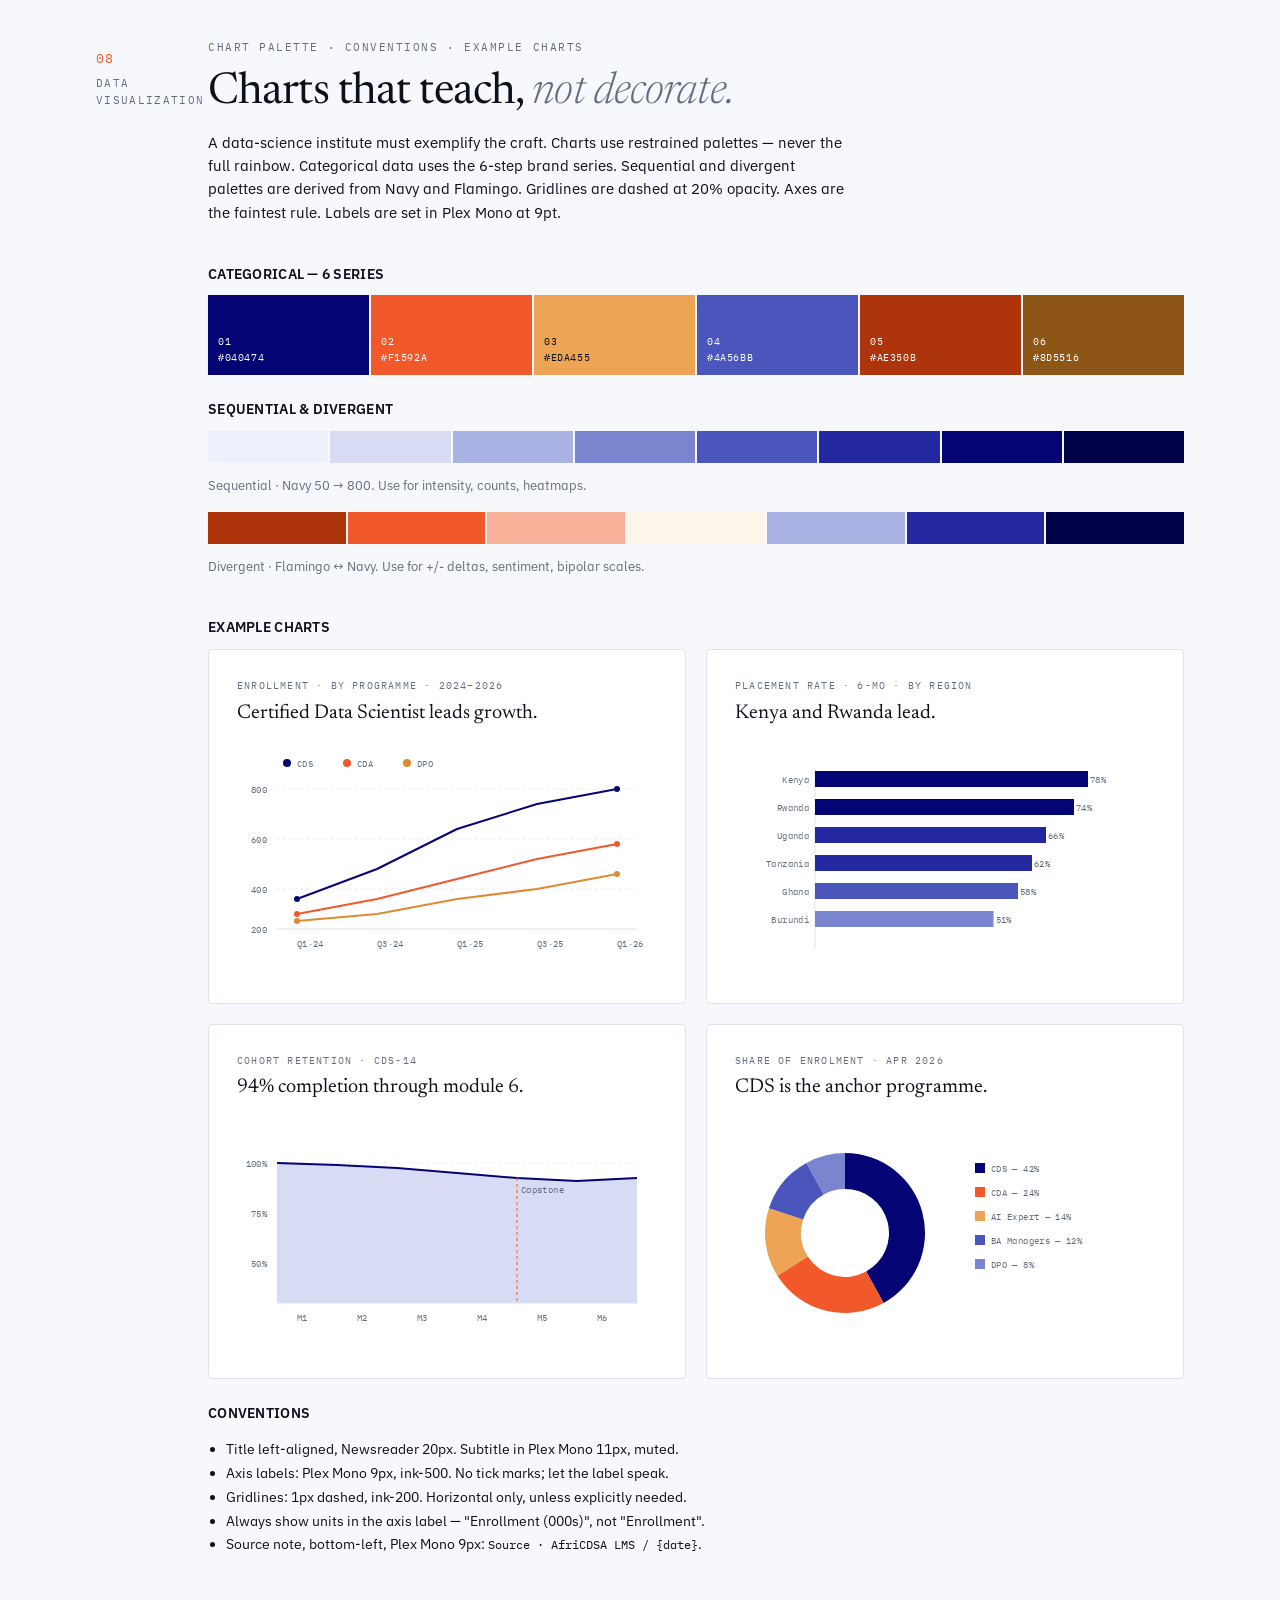
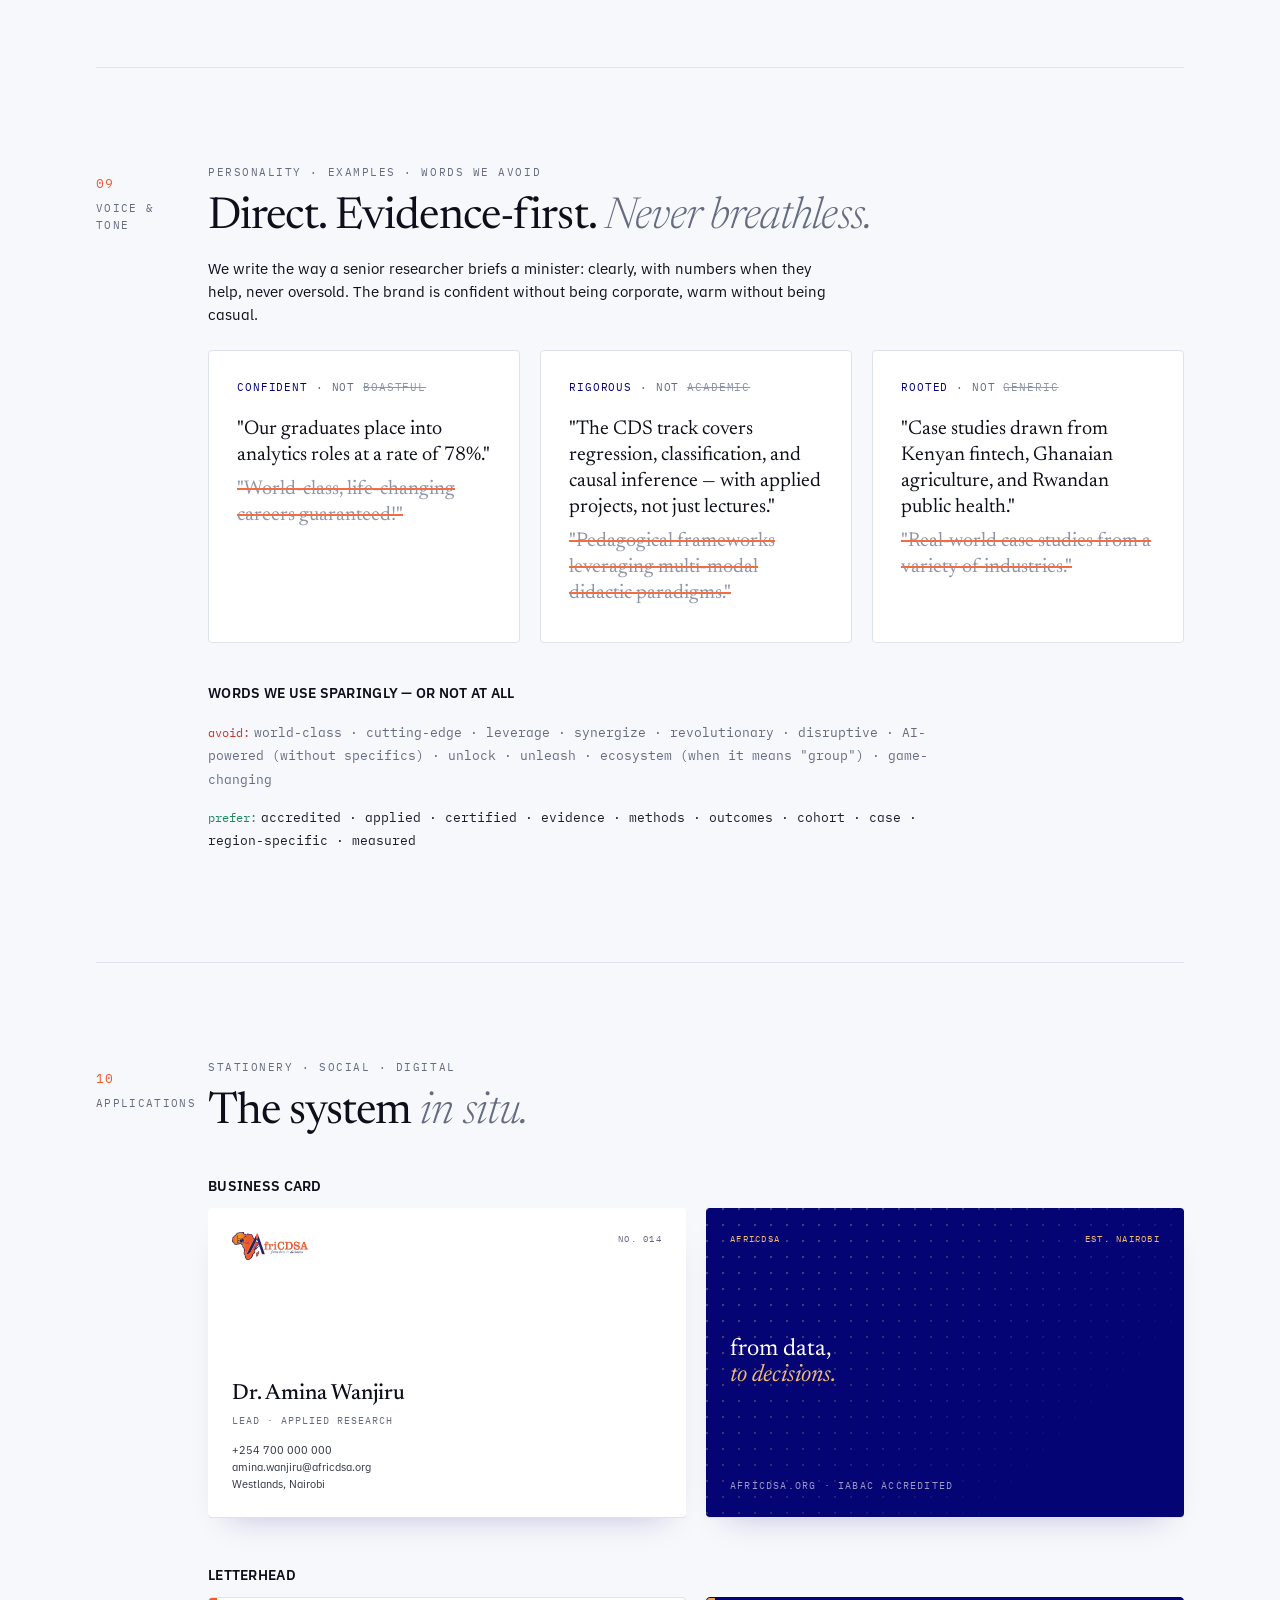
==== commit 8a068e99: "TOKEN/STREAM: variable-width bricks, 5-color heatmap, organic clusters matching reference" ====
--- a/Brand Kit.html
+++ b/Brand Kit.html
@@ -1200,29 +1200,43 @@
       <p style="margin-top: 10px; font-size: 14px; line-height: 1.7;">The <strong>Token / Stream</strong> device visualises the atomic unit of language AI: the token. Variable-width bricks represent tokens of differing lengths — short function words, long technical terms — flowing in rows like a real token sequence. Colour encodes token category: <span class="mono" style="color: var(--flamingo);">flamingo</span> marks high-signal content tokens, <span class="mono">navy</span> carries structural or stop tokens, <span class="mono" style="color: var(--sand);">sand</span> flags numeric or named entities, and <span class="mono" style="color: #7278C5;">iris</span> marks sub-word pieces. Use this device wherever the brand touches NLP, LLM, or text-analytics contexts.</p>
 
       <!-- Full-width TOKEN / STREAM showcase -->
-      <div style="position: relative; margin-top: 28px; border-radius: 8px; overflow: hidden; background: #020244; height: 220px;" id="token-stream-hero" aria-label="TOKEN / STREAM graphic device preview"></div>
-
-      <div style="display: grid; grid-template-columns: repeat(3, 1fr); gap: 16px; margin-top: 20px;">
-        <div style="padding: 16px 18px; background: var(--panel); border: 1px solid var(--rule); border-radius: 4px;">
+      <div style="position: relative; margin-top: 28px; border-radius: 8px; overflow: hidden; background: #0E1347; height: 220px;" id="token-stream-hero" aria-label="TOKEN / STREAM graphic device preview"></div>
+
+      <div style="display: grid; grid-template-columns: repeat(5, 1fr); gap: 14px; margin-top: 20px;">
+        <div style="padding: 14px 16px; background: var(--panel); border: 1px solid var(--rule); border-radius: 4px;">
           <div style="display:flex;align-items:center;gap:8px;margin-bottom:6px;">
-            <span style="display:inline-block;width:32px;height:12px;border-radius:3px;background:#1C2175;"></span>
-            <span style="font-family: var(--font-mono); font-size: 10px; letter-spacing: 0.12em; text-transform: uppercase; color: var(--navy);">Navy base</span>
-          </div>
-          <p style="font-size: 12px; margin: 0; line-height: 1.5;">~70% of cells. Background layer — structural, stop, and low-signal tokens.</p>
-        </div>
-        <div style="padding: 16px 18px; background: var(--panel); border: 1px solid var(--rule); border-radius: 4px;">
+            <span style="display:inline-block;width:28px;height:10px;border-radius:2px;background:#1A1F6E;"></span>
+            <span style="font-family: var(--font-mono); font-size: 9px; letter-spacing: 0.1em; text-transform: uppercase; color: var(--navy);">Navy</span>
+          </div>
+          <p style="font-size: 11px; margin: 0; line-height: 1.5;">Base layer ~55%. Structural tokens.</p>
+        </div>
+        <div style="padding: 14px 16px; background: var(--panel); border: 1px solid var(--rule); border-radius: 4px;">
           <div style="display:flex;align-items:center;gap:8px;margin-bottom:6px;">
-            <span style="display:inline-block;width:32px;height:12px;border-radius:3px;background:#D95E25;"></span>
-            <span style="font-family: var(--font-mono); font-size: 10px; letter-spacing: 0.12em; text-transform: uppercase; color: #C04E1A;">Orange</span>
-          </div>
-          <p style="font-size: 12px; margin: 0; line-height: 1.5;">High-activity clusters — content tokens, named entities, high-frequency terms.</p>
-        </div>
-        <div style="padding: 16px 18px; background: var(--panel); border: 1px solid var(--rule); border-radius: 4px;">
+            <span style="display:inline-block;width:28px;height:10px;border-radius:2px;background:#E5562A;"></span>
+            <span style="font-family: var(--font-mono); font-size: 9px; letter-spacing: 0.1em; text-transform: uppercase; color: #C04E1A;">Orange</span>
+          </div>
+          <p style="font-size: 11px; margin: 0; line-height: 1.5;">High activity ~20%. Content tokens.</p>
+        </div>
+        <div style="padding: 14px 16px; background: var(--panel); border: 1px solid var(--rule); border-radius: 4px;">
           <div style="display:flex;align-items:center;gap:8px;margin-bottom:6px;">
-            <span style="display:inline-block;width:32px;height:12px;border-radius:3px;background:#C8B898;"></span>
-            <span style="font-family: var(--font-mono); font-size: 10px; letter-spacing: 0.12em; text-transform: uppercase; color: #8A7A5A;">Beige</span>
-          </div>
-          <p style="font-size: 12px; margin: 0; line-height: 1.5;">Medium-activity zones — rare words, proper nouns, boundary tokens.</p>
+            <span style="display:inline-block;width:28px;height:10px;border-radius:2px;background:#D4C8A8;"></span>
+            <span style="font-family: var(--font-mono); font-size: 9px; letter-spacing: 0.1em; text-transform: uppercase; color: #8A7A5A;">Beige</span>
+          </div>
+          <p style="font-size: 11px; margin: 0; line-height: 1.5;">Medium ~10%. Rare words, entities.</p>
+        </div>
+        <div style="padding: 14px 16px; background: var(--panel); border: 1px solid var(--rule); border-radius: 4px;">
+          <div style="display:flex;align-items:center;gap:8px;margin-bottom:6px;">
+            <span style="display:inline-block;width:28px;height:10px;border-radius:2px;background:#8A8EA0;"></span>
+            <span style="font-family: var(--font-mono); font-size: 9px; letter-spacing: 0.1em; text-transform: uppercase; color: #6A6E80;">Gray</span>
+          </div>
+          <p style="font-size: 11px; margin: 0; line-height: 1.5;">Secondary ~8%. Boundary tokens.</p>
+        </div>
+        <div style="padding: 14px 16px; background: var(--panel); border: 1px solid var(--rule); border-radius: 4px;">
+          <div style="display:flex;align-items:center;gap:8px;margin-bottom:6px;">
+            <span style="display:inline-block;width:28px;height:10px;border-radius:2px;background:#B08090;"></span>
+            <span style="font-family: var(--font-mono); font-size: 9px; letter-spacing: 0.1em; text-transform: uppercase; color: #906070;">Mauve</span>
+          </div>
+          <p style="font-size: 11px; margin: 0; line-height: 1.5;">Accent ~7%. Sub-word pieces.</p>
         </div>
       </div>
       <p class="small" style="margin-top: 14px;">Scale the brick height with <span class="mono">--token-bh</span> (default <span class="mono">13px</span>) and gap with <span class="mono">--token-vg</span> (default <span class="mono">4px</span>). On dark fields only — never render on light or sand backgrounds.</p>
@@ -1234,7 +1248,7 @@
           <span class="label">01 · Data-mesh / Navy</span>
         </div>
         <!-- 17 Token / Stream -->
-        <div class="pattern" style="background: #020244;" id="pat-17">
+        <div class="pattern" style="background: #0E1347;" id="pat-17">
           <span class="label">17 · TOKEN / STREAM</span>
         </div>
         <!-- 02 Node-network -->
@@ -1610,42 +1624,55 @@
 
 const patterns = {
   'pat-17': (()=>{
-    // TOKEN / STREAM — uniform heatmap grid, cluster-based organic highlights
-    const W=400, H=300, CW=20, CH=12, GX=3, GY=3;
-    const COLS=Math.floor(W/(CW+GX)), ROWS=Math.floor(H/(CH+GY));
-    const OX=(W-COLS*(CW+GX)+GX)/2, OY=(H-ROWS*(CH+GY)+GY)/2;
-    // Hotspot clusters [nx, ny, radius, type: 'o'=orange 'b'=beige]
+    // TOKEN / STREAM — variable-width brick wall with organic highlight clusters
+    function hash(a,b){let h=(a*2654435761^b*2246822519)>>>0;h=((h>>>16)^h)*0x45d9f3b;return((h>>>16)^h)>>>0;}
+    const W=400,H=300,BH=10,VG=3,HG=3,PAD=6;
+    const WIDTHS=[8,10,12,14,16,18,20,22,24,26,28,30,32,36,40];
+    // Highlight clusters: [nx,ny,radius,type] — o=orange, b=beige, g=gray, m=mauve
     const hot=[
-      [0.12,0.25,0.16,'o'],[0.55,0.18,0.13,'o'],[0.78,0.62,0.14,'o'],
-      [0.30,0.78,0.11,'o'],[0.90,0.38,0.09,'o'],[0.65,0.88,0.10,'o'],
-      [0.20,0.55,0.09,'b'],[0.70,0.38,0.10,'b'],[0.45,0.65,0.08,'b'],
-      [0.88,0.78,0.08,'b']
+      [0.10,0.15,0.18,'o'],[0.35,0.30,0.20,'o'],[0.70,0.20,0.15,'o'],
+      [0.20,0.50,0.17,'o'],[0.55,0.55,0.16,'o'],[0.85,0.45,0.13,'o'],
+      [0.30,0.80,0.14,'o'],[0.65,0.75,0.16,'o'],[0.90,0.70,0.12,'o'],
+      [0.08,0.35,0.10,'m'],[0.45,0.40,0.09,'m'],[0.25,0.65,0.08,'m'],
+      [0.50,0.20,0.10,'b'],[0.75,0.50,0.11,'b'],[0.15,0.80,0.09,'b'],
+      [0.80,0.85,0.10,'b'],[0.40,0.70,0.08,'g'],[0.60,0.35,0.09,'g'],
+      [0.05,0.60,0.08,'g'],[0.90,0.25,0.08,'g']
     ];
-    let s='';
-    for(let r=0;r<ROWS;r++){
-      for(let c=0;c<COLS;c++){
-        const nx=c/COLS, ny=r/ROWS;
-        const px=OX+c*(CW+GX), py=OY+r*(CH+GY);
-        let best=0, typ='n';
+    // Color sets per type
+    const cols={o:['#E5562A','#D44E22','#C8451C'],b:['#D4C8A8','#C4B898','#BEB08E'],g:['#8A8EA0','#9A9EB0','#7A7E90'],m:['#B08090','#A07585','#C09098']};
+    let s='',r=0,py=PAD;
+    while(py+BH<=H-PAD){
+      let px=PAD,ci=0;
+      while(px+8<=W-PAD){
+        const wi=hash(r*31,ci*67)%WIDTHS.length;
+        let bw=WIDTHS[wi];
+        if(px+bw>W-PAD)bw=W-PAD-px;
+        if(bw<5){px+=bw+HG;ci++;continue;}
+        const nx=px/W,ny=py/H;
+        let best=0,typ='n';
         hot.forEach(([hx,hy,hr,ht])=>{
-          const d=Math.sqrt((nx-hx)**2+(ny-hy)**2);
-          const inf=Math.max(0,1-d/hr);
+          const d=Math.hypot(nx-hx,ny-hy),inf=Math.max(0,1-d/hr);
           if(inf>best){best=inf;typ=ht;}
         });
-        // Per-cell pseudo-random jitter for organic edges
-        const jit=((r*17+c*11)%23)/23*0.22;
+        const jit=(hash(r*13,ci*29)%100)/100*0.25;
         const eff=best+jit;
-        let f='#1C2175', o=0.80;
-        if(eff>0.68){ f=typ==='o'?'#D95E25':'#C8B898'; o=0.90; }
-        else if(eff>0.42){ f=typ==='o'?'#A84420':'#A89070'; o=0.75; }
-        s+=`<rect x='${px.toFixed(1)}' y='${py.toFixed(1)}' width='${CW}' height='${CH}' rx='3' fill='${f}' opacity='${o}'/>`;
+        let f,o;
+        if(eff>0.55&&typ!=='n'){
+          const cv=cols[typ],pick=hash(r*7,ci*19)%cv.length;
+          f=cv[pick];o=0.88+jit*0.12;
+        }else{
+          const shade=hash(r*23,ci*41)%3;
+          f=['#1A1F6E','#1E2478','#161B64'][shade];o=0.90;
+        }
+        s+=`<rect x='${px}' y='${py}' width='${bw}' height='${BH}' rx='2' fill='${f}' opacity='${o.toFixed(2)}'/>`;
+        px+=bw+HG;ci++;
       }
+      py+=BH+VG;r++;
     }
-    // Label badge baked into SVG
-    const lx=10, ly=H-28, lw=132, lh=19;
-    s+=`<rect x='${lx}' y='${ly}' width='${lw}' height='${lh}' rx='9.5' fill='#EBE8DC' opacity='0.93'/>`;
-    s+=`<text x='${lx+10}' y='${ly+13}' font-family='monospace' font-size='8' fill='#0C1152' letter-spacing='1'>17 · TOKEN / STREAM</text>`;
-    return patternSvg('17', `<rect width='${W}' height='${H}' fill='#010128'/>${s}`);
+    const lx=8,ly=H-26,lw=116,lh=18;
+    s+=`<rect x='${lx}' y='${ly}' width='${lw}' height='${lh}' rx='3' fill='#E8E4D8' opacity='0.92'/>`;
+    s+=`<text x='${lx+8}' y='${ly+12.5}' font-family='monospace' font-size='7.5' fill='#0C1152' letter-spacing='0.8'>17 · TOKEN / STREAM</text>`;
+    return patternSvg('17',`<rect width='${W}' height='${H}' rx='8' fill='#0E1347'/>${s}`);
   })(),
 
   'pat-01': patternSvg('01', `
@@ -1762,44 +1789,55 @@
   if (el) el.insertAdjacentHTML('afterbegin', svg);
 });
 
-// ---------- TOKEN / STREAM hero (full-width uniform-grid heatmap) ----------
+// ---------- TOKEN / STREAM hero (variable-width brick wall heatmap) ----------
 (()=>{
   const hero = document.getElementById('token-stream-hero');
   if (!hero) return;
-  const W=1200, H=220, CW=20, CH=12, GX=3, GY=3;
-  const COLS=Math.floor(W/(CW+GX)), ROWS=Math.floor(H/(CH+GY));
-  const OX=(W-COLS*(CW+GX)+GX)/2, OY=(H-ROWS*(CH+GY)+GY)/2;
-  // More hotspots spread across wider canvas for visual rhythm
+  function hash(a,b){let h=(a*2654435761^b*2246822519)>>>0;h=((h>>>16)^h)*0x45d9f3b;return((h>>>16)^h)>>>0;}
+  const W=1200,H=220,BH=11,VG=3,HG=3,PAD=8;
+  const WIDTHS=[10,12,14,16,18,20,22,24,26,28,30,34,38,42];
   const hot=[
-    [0.06,0.30,0.11,'o'],[0.18,0.65,0.10,'o'],[0.30,0.20,0.12,'o'],
-    [0.42,0.72,0.09,'o'],[0.55,0.38,0.13,'o'],[0.67,0.55,0.10,'o'],
-    [0.78,0.22,0.11,'o'],[0.88,0.68,0.09,'o'],[0.96,0.40,0.08,'o'],
-    [0.12,0.45,0.09,'b'],[0.25,0.82,0.08,'b'],[0.48,0.50,0.08,'b'],
-    [0.60,0.80,0.10,'b'],[0.74,0.35,0.08,'b'],[0.92,0.20,0.07,'b']
+    [0.05,0.20,0.12,'o'],[0.15,0.55,0.13,'o'],[0.28,0.30,0.14,'o'],
+    [0.40,0.70,0.11,'o'],[0.52,0.25,0.13,'o'],[0.62,0.60,0.12,'o'],
+    [0.72,0.40,0.11,'o'],[0.82,0.75,0.13,'o'],[0.93,0.30,0.10,'o'],
+    [0.08,0.40,0.08,'m'],[0.35,0.50,0.09,'m'],[0.55,0.80,0.08,'m'],
+    [0.20,0.15,0.09,'b'],[0.45,0.45,0.10,'b'],[0.70,0.20,0.09,'b'],
+    [0.88,0.55,0.09,'b'],[0.30,0.85,0.08,'g'],[0.60,0.15,0.08,'g'],
+    [0.78,0.65,0.08,'g'],[0.95,0.50,0.07,'g']
   ];
-  let s='';
-  for(let r=0;r<ROWS;r++){
-    for(let c=0;c<COLS;c++){
-      const nx=c/COLS, ny=r/ROWS;
-      const px=OX+c*(CW+GX), py=OY+r*(CH+GY);
-      let best=0, typ='n';
+  const cols={o:['#E5562A','#D44E22','#C8451C'],b:['#D4C8A8','#C4B898','#BEB08E'],g:['#8A8EA0','#9A9EB0','#7A7E90'],m:['#B08090','#A07585','#C09098']};
+  let s='',r=0,py=PAD;
+  while(py+BH<=H-PAD){
+    let px=PAD,ci=0;
+    while(px+8<=W-PAD){
+      const wi=hash(r*31+5,ci*67+3)%WIDTHS.length;
+      let bw=WIDTHS[wi];
+      if(px+bw>W-PAD)bw=W-PAD-px;
+      if(bw<5){px+=bw+HG;ci++;continue;}
+      const nx=px/W,ny=py/H;
+      let best=0,typ='n';
       hot.forEach(([hx,hy,hr,ht])=>{
-        const d=Math.sqrt((nx-hx)**2+(ny-hy)**2);
-        const inf=Math.max(0,1-d/hr);
+        const d=Math.hypot(nx-hx,ny-hy),inf=Math.max(0,1-d/hr);
         if(inf>best){best=inf;typ=ht;}
       });
-      const jit=((r*17+c*11)%23)/23*0.22;
+      const jit=(hash(r*13+2,ci*29+7)%100)/100*0.25;
       const eff=best+jit;
-      let f='#1C2175', o=0.80;
-      if(eff>0.68){ f=typ==='o'?'#D95E25':'#C8B898'; o=0.90; }
-      else if(eff>0.42){ f=typ==='o'?'#A84420':'#A89070'; o=0.75; }
-      s+=`<rect x='${px.toFixed(1)}' y='${py.toFixed(1)}' width='${CW}' height='${CH}' rx='3' fill='${f}' opacity='${o}'/>`;
+      let f,o;
+      if(eff>0.55&&typ!=='n'){
+        const cv=cols[typ],pick=hash(r*7+1,ci*19+4)%cv.length;
+        f=cv[pick];o=0.88+jit*0.12;
+      }else{
+        const shade=hash(r*23+6,ci*41+2)%3;
+        f=['#1A1F6E','#1E2478','#161B64'][shade];o=0.90;
+      }
+      s+=`<rect x='${px}' y='${py}' width='${bw}' height='${BH}' rx='2' fill='${f}' opacity='${o.toFixed(2)}'/>`;
+      px+=bw+HG;ci++;
     }
-  }
-  const svg=`<svg xmlns='http://www.w3.org/2000/svg' viewBox='0 0 ${W} ${H}' preserveAspectRatio='xMidYMid slice' style='position:absolute;inset:0;width:100%;height:100%;'><rect width='${W}' height='${H}' fill='#010128'/>${s}</svg>`;
+    py+=BH+VG;r++;
+  }
+  const svg=`<svg xmlns='http://www.w3.org/2000/svg' viewBox='0 0 ${W} ${H}' preserveAspectRatio='xMidYMid slice' style='position:absolute;inset:0;width:100%;height:100%;'><rect width='${W}' height='${H}' fill='#0E1347'/>${s}</svg>`;
   hero.insertAdjacentHTML('afterbegin', svg);
-  // Floating label badge
-  hero.insertAdjacentHTML('beforeend', `<div style="position:absolute;bottom:14px;left:14px;background:#EBE8DC;border-radius:20px;padding:5px 14px;font-family:var(--font-mono);font-size:10px;letter-spacing:0.08em;color:#0C1152;line-height:1;">17 · TOKEN / STREAM</div>`);
+  hero.insertAdjacentHTML('beforeend', `<div style="position:absolute;bottom:12px;left:14px;background:#E8E4D8;border-radius:4px;padding:5px 12px;font-family:var(--font-mono);font-size:10px;letter-spacing:0.06em;color:#0C1152;line-height:1;">17 · TOKEN / STREAM</div>`);
 })();
 
 // ---------- Icon grid ----------
